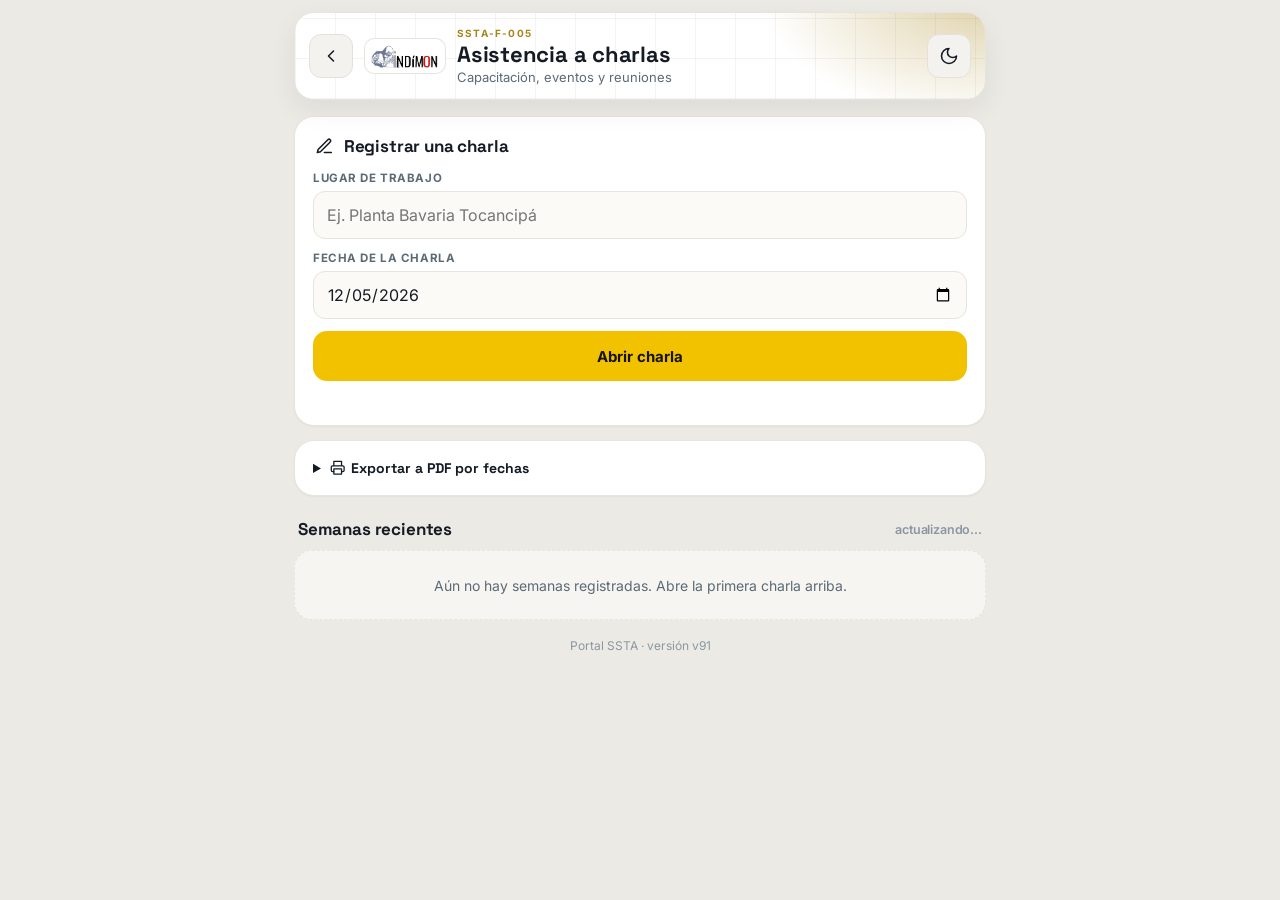
==== asistencia.html @ 8cede5d4 "Add files via upload" ====
<!DOCTYPE html>
<html lang="es">
<head>
<meta charset="UTF-8">
<meta name="viewport" content="width=device-width, initial-scale=1.0">
<title>SSTA-F-005 · Asistencia a charlas</title>
<link rel="stylesheet" href="common.css">
<style>
:root{ --amber:#c9a227; --amber-dark:#8a6408; --ink:#151b24; --line:#dde3e8; --muted:#8a97a3; --ok:#1d7a4c; --warn:#c0392b; --azul:#2f6fbf; }
*{box-sizing:border-box;}
body{margin:0;background:var(--bg,#eef1f4);color:var(--ink);font-family:var(--font-family,-apple-system,sans-serif);padding-bottom:120px;}
.wrap{max-width:680px;margin:0 auto;padding:0 14px;}
.hdr{display:block;background:var(--ink);padding:1.3rem 1.2rem 1.05rem;margin:0 -14px 14px;border-radius:0 0 16px 16px;}
.hdr .eyebrow{font-size:10px;letter-spacing:.12em;text-transform:uppercase;color:#8b97a3;margin-bottom:6px;}
.hdr h1{font-family:var(--font-display);font-size:18px;color:#fff;margin:0 0 2px;}
.hdr p{font-size:11.5px;color:#8b97a3;margin:0;}
.hdr a.back{display:inline-block;margin-bottom:10px;font-size:11.5px;color:#c9a227;text-decoration:none;font-weight:600;}
.card{background:var(--paper,#fff);border:1px solid var(--line);border-radius:12px;padding:14px 15px;margin-bottom:12px;}
.card h2{font-family:var(--font-display);font-size:14.5px;margin:0 0 10px;}
.field{margin-bottom:12px;position:relative;}
.field label{font-size:11px;font-weight:700;color:var(--muted);text-transform:uppercase;display:block;margin-bottom:6px;}
.field input,.field textarea{width:100%;border:1.5px solid var(--line);border-radius:8px;padding:12px 13px;font-size:16px;min-height:46px;background:#fcfbf8;font-family:inherit;}
.field textarea{min-height:70px;resize:vertical;}
.grid2{display:grid;grid-template-columns:1fr 1fr;gap:10px;}
/* iPhone (Safari/Brave): los campos de fecha y hora traen un ancho mínimo propio
   y el texto centrado; se salían de la tarjeta y se montaban sobre el de al lado. */
.grid2{grid-template-columns:minmax(0,1fr) minmax(0,1fr) !important;}
.field input[type=date],.field input[type=time]{-webkit-appearance:none;appearance:none;min-width:0;max-width:100%;width:100%;display:block;text-align:left;}
.field input::-webkit-date-and-time-value{text-align:left;}
.field select{width:100%;border:1.5px solid var(--line);border-radius:8px;padding:12px 13px;font-size:16px;min-height:46px;background:#fcfbf8;font-family:inherit;color:var(--ink);-webkit-appearance:none;appearance:none;
  background-image:linear-gradient(45deg,transparent 50%,#8a97a3 50%),linear-gradient(135deg,#8a97a3 50%,transparent 50%);background-position:calc(100% - 18px) 50%,calc(100% - 12px) 50%;background-size:6px 6px;background-repeat:no-repeat;padding-right:32px;}
.field select + input{margin-top:8px;}
.btn{display:block;width:100%;text-align:center;background:var(--ink);color:#fff;font-weight:700;font-size:14px;border:none;border-radius:10px;padding:14px;margin-top:8px;cursor:pointer;font-family:inherit;}
.btn.amber{background:var(--amber);color:#151b24;}
.btn.ghost{background:#fff;border:1.5px solid var(--line);color:var(--ink);}
.btn:disabled{opacity:.55;}
.chips{display:flex;flex-wrap:wrap;gap:6px;margin-top:7px;}
.chips button{border:1.5px solid var(--line);background:#fff;border-radius:20px;padding:6px 11px;font-size:12.5px;font-weight:600;cursor:pointer;color:var(--ink);}
.chips button.on{border-color:var(--amber);background:#fdf6e3;}
.status-msg{font-size:12.5px;color:var(--muted);text-align:center;margin-top:10px;min-height:16px;}
.empty{background:#fff;border:1px solid var(--line);border-radius:14px;padding:1.6rem;text-align:center;color:var(--muted);font-size:13px;}
.aviso{background:#fdf1ef;border:1px solid #f0c8c1;color:#8a2a1c;border-radius:10px;padding:11px 13px;font-size:12.5px;line-height:1.45;margin-bottom:12px;}
.aviso.info{background:#eef5fd;border-color:#c8dcf3;color:#1d4a7a;}
.screen{display:none;}
.screen.active{display:block;}
.semana-item{display:block;background:#fff;border:1px solid var(--line);border-left:4px solid var(--azul);border-radius:12px;padding:12px 14px;margin-bottom:9px;text-decoration:none;color:inherit;cursor:pointer;}
.semana-item .t{font-family:var(--font-display);font-weight:700;font-size:13.5px;}
.semana-item .m{font-size:11.5px;color:var(--muted);margin-top:3px;line-height:1.4;}
.dia-item{display:flex;gap:12px;align-items:center;background:#fff;border:1px solid var(--line);border-radius:12px;padding:11px 13px;margin-bottom:8px;cursor:pointer;}
.dia-item.hoy{border-color:var(--amber);box-shadow:0 0 0 2px #f4e4b0;}
.dia-item .dn{width:52px;flex-shrink:0;text-align:center;}
.dia-item .dn b{display:block;font-family:var(--font-display);font-size:13px;}
.dia-item .dn span{font-size:11px;color:var(--muted);}
.dia-item .dt{flex:1;min-width:0;}
.dia-item .tema{font-weight:700;font-size:13px;overflow:hidden;text-overflow:ellipsis;}
.dia-item .tema.vacio{color:#aab3ba;font-weight:500;}
.dia-item .meta{font-size:11px;color:var(--muted);margin-top:2px;}
.dia-item .n{font-size:11px;font-weight:700;background:#eef1f4;color:#5c6570;border-radius:20px;padding:3px 9px;flex-shrink:0;}
.guardado{display:flex;align-items:center;gap:10px;border:1px solid var(--line);border-radius:12px;padding:10px 12px;margin-bottom:8px;background:#fff;}
.guardado.quitado{opacity:.45;text-decoration:line-through;}
.guardado .gi{flex:1;min-width:0;}
.guardado .gn{font-weight:700;font-size:13px;line-height:1.3;overflow-wrap:anywhere;}
.guardado .gm{font-size:11px;color:var(--muted);}
.guardado img{height:34px;width:72px;object-fit:contain;flex-shrink:0;}
.guardado .sf{font-size:10.5px;color:var(--ok);font-weight:700;}
.guardado .sf.no{color:var(--warn);}

.as-row{border:1px solid var(--line);border-radius:12px;padding:12px 12px 10px;margin-bottom:12px;background:#fcfbf8;}
.as-row input{width:100%;border:1.5px solid #e3e7ea;border-radius:8px;padding:10px 12px;font-size:15px;margin-bottom:8px;background:#fff;min-height:44px;font-family:inherit;}
.as-row .firma-lbl{font-size:10.5px;font-weight:700;color:var(--muted);text-transform:uppercase;margin:4px 0 6px;display:block;}
.fila-cab{display:flex;align-items:center;justify-content:space-between;gap:10px;margin:-2px 0 10px;}
.fila-cab .fila-n{font-size:11px;font-weight:700;color:var(--muted);text-transform:uppercase;letter-spacing:.05em;}
.btn-quitar{display:inline-flex;align-items:center;gap:5px;flex-shrink:0;border:1.5px solid #f0c8c1;background:#fff;color:var(--warn);font-size:12.5px;font-weight:700;border-radius:20px;padding:6px 12px;min-height:34px;cursor:pointer;font-family:inherit;}
.btn-quitar:active{background:#fdf1ef;}
canvas.mini-pad{width:100%;height:150px;border:1.5px dashed #b9b2a2;border-radius:8px;background:#fff;touch-action:none;cursor:crosshair;display:block;}
.sig-actions{display:flex;justify-content:space-between;align-items:center;margin-top:5px;}
.sig-actions button{font-size:11px;border:1px solid var(--line);background:#fff;border-radius:5px;padding:5px 10px;cursor:pointer;color:var(--muted);}
.sig-status{font-size:11px;color:var(--muted);}
.sig-status.signed{color:var(--ok);font-weight:700;}
.sec-t{font-family:var(--font-display);font-size:13.5px;font-weight:700;margin:16px 2px 8px;display:flex;justify-content:space-between;align-items:center;}
.sec-t span{font-size:11px;color:var(--muted);font-weight:600;}
.version-portal{font-size:10.5px;color:var(--muted);text-align:center;margin:18px 0 0;}
.modal-fondo{position:fixed;inset:0;background:rgba(15,25,35,.5);z-index:9000;display:flex;align-items:flex-end;justify-content:center;}
.modal{background:#fff;border-radius:16px 16px 0 0;width:100%;max-width:680px;max-height:80vh;overflow:auto;padding:16px;}
.modal h3{margin:0 0 10px;font-size:15px;}
.toast.aviso{background:#8a2a1c;}
.toast{position:fixed;left:50%;transform:translateX(-50%);bottom:78px;background:#1d7a4c;color:#fff;font-weight:600;font-size:13px;padding:10px 16px;border-radius:9px;z-index:9500;box-shadow:0 3px 12px rgba(0,0,0,.25);max-width:92%;}

/* ── Hoja SSTA-F-005 para imprimir / PDF (carta horizontal) ── */
.f5{padding:1px 2px 0 1px;font-family:Arial, Helvetica, sans-serif;color:#000;font-size:8.5px;-webkit-print-color-adjust:exact;print-color-adjust:exact;}
.f5 table{width:100%;border-collapse:collapse;table-layout:fixed;}
.f5 td,.f5 th{border:1px solid #000;padding:2px 4px;vertical-align:middle;overflow-wrap:anywhere;}
.f5 tr{break-inside:avoid;page-break-inside:avoid;}
.f5 .cab .logo img{max-height:44px;max-width:100%;display:block;margin:0 auto;}
.f5 .cab .tit{text-align:center;font-weight:700;font-size:11px;}
.f5 .cab .meta td{font-size:7px;padding:1px 3px;border:none;border-bottom:1px solid #000;}
.f5 .cab .meta tr:last-child td{border-bottom:none;}
.f5 .cab .meta td + td{border-left:1px solid #000;}
.f5 .cab td.meta-c{padding:0;}
.f5 .azul{background:#5b8fd3;font-weight:700;text-align:center;}
.f5 .tem td{height:17px;font-size:8.5px;}
.f5 .tem b{font-weight:700;}
.f5 .asis{margin-top:-1px;}
.f5 .asis thead th{font-weight:700;font-size:8px;text-align:center;}
.f5 .asis thead tr.dias th{background:#fff;font-size:8px;padding:1px 2px;}
.f5 .asis td{height:30px;}
.f5 .asis td.n{text-align:center;font-size:7px;}
.f5 .asis td.f{text-align:center;padding:1px;}
.f5 .asis td.f img{max-height:26px;max-width:100%;}
.f5 .asis td.f .no{font-size:7.5px;font-weight:700;color:#8a2a1c;}
.f5 .asis td.f.nd{background:#ececec;color:#777;font-size:8px;}
.f5 .tem .sin{color:#777;font-style:italic;}
.f5 .asis td.f .tx{font-size:6.5px;color:#333;}
.f5 .pie{font-size:6.5px;color:#555;text-align:right;margin-top:3px;}
</style>
<link rel="stylesheet" href="portal-ui.css">
<script src="portal-ui.js"></script>
<link rel="stylesheet" href="ui-extra.css">
<script src="ui-extra.js"></script>
</head>
<body>
<div class="wrap">

<!-- ═══════ INICIO ═══════ -->
<div class="screen active" id="screenInicio">
  <div class="hdr">
    <a class="back" href="index.html">← Volver al portal</a>
    <div class="marca-titulo"><span class="marca" role="img" aria-label="INDIMON"></span><div><div class="eyebrow">SSTA-F-005</div>
    <h1>Asistencia a charlas</h1>
    <p>Capacitación, eventos y reuniones</p></div></div>
  </div>
  <div id="avisoServidor"></div>
  <div class="card">
    <h2>✍️ Registrar una charla</h2>
    <div class="field"><label>Lugar de trabajo</label><input type="text" id="inLugar" autocomplete="off" placeholder="Ej. Planta Bavaria Tocancipá"></div>
    <div class="field"><label>Fecha de la charla</label><input type="date" id="inFecha"></div>
    <button class="btn amber" id="btnAbrirCharla">Abrir charla</button>
    <div class="status-msg" id="inicioStatus"></div>
  </div>
  <details class="card" id="cardRango">
    <summary style="font-family:var(--font-display);font-weight:700;font-size:14px;cursor:pointer;">🖨️ Exportar a PDF por fechas</summary>
    <div style="margin-top:12px;">
      <div class="grid2">
        <div class="field"><label>Desde</label><input type="date" id="rgDesde"></div>
        <div class="field"><label>Hasta</label><input type="date" id="rgHasta"></div>
      </div>
      <div class="field"><label>Lugar de trabajo (vacío = todos)</label><input type="text" id="rgLugar" autocomplete="off" placeholder="Todos los lugares"></div>
      <button class="btn amber" id="btnPdfRango">Exportar</button>
      <div class="status-msg" id="rangoStatus"></div>
    </div>
  </details>
  <div class="sec-t">Semanas recientes <span id="semanasNota"></span></div>
  <div id="semanasList"><div class="status-msg">Cargando…</div></div>
  <div class="version-portal">Portal SSTA · versión v91</div>
</div>

<!-- ═══════ SEMANA ═══════ -->
<div class="screen" id="screenSemana">
  <div class="hdr">
    <a class="back" href="#" id="backSemana">← Semanas</a>
    <div class="eyebrow" id="semLugar">—</div>
    <h1 id="semTitulo">Semana</h1>
    <p id="semSub">—</p>
  </div>
  <div id="semAviso"></div>
  <div id="diasList"></div>
  <button class="btn amber" id="btnPdfSemana">🖨️ Ver / exportar PDF de la semana</button>
  <button class="btn ghost" id="btnRefrescarSemana">↻ Actualizar (ver lo de otros celulares)</button>
</div>

<!-- ═══════ DÍA ═══════ -->
<div class="screen" id="screenDia">
  <div class="hdr">
    <a class="back" href="#" id="backDia">← Semana</a>
    <div class="eyebrow" id="diaLugar">—</div>
    <h1 id="diaTitulo">—</h1>
    <p id="diaSub">SSTA-F-005 · Charla del día</p>
  </div>
  <div class="card">
    <div class="field"><label>Tema de la charla</label><textarea id="inTema" placeholder="Ej. Uso correcto del arnés y línea de vida"></textarea></div>
    <div class="grid2">
      <div class="field"><label>Hora</label><input type="time" id="inHora"></div>
      <div class="field"><label>Duración</label>
        <select id="selDuracion">
          <option value="">Elegir…</option>
          <option>5 min</option><option>10 min</option><option>15 min</option><option>20 min</option><option>30 min</option><option>45 min</option>
          <option>1 hora</option><option>1 hora 30 min</option><option>2 horas</option><option>3 horas</option><option>4 horas</option><option>5 horas</option><option>6 horas</option>
          <option value="otra">Otra…</option>
        </select>
        <input type="text" id="inDuracion" placeholder="Escribe la duración" hidden>
      </div>
    </div>
    <div class="field"><label>Ejecutor (quien da la charla)</label><input type="text" id="inEjecutor" autocomplete="off" placeholder="Nombre (escribe para buscar)"></div>
    <div class="field" id="campoEjecutor2" hidden><label>Segundo ejecutor <button type="button" id="btnQuitarEjecutor2" class="btn-quitar" style="float:right;min-height:26px;padding:2px 10px;font-size:11.5px;margin-top:-4px;">✕ Quitar</button></label>
      <input type="text" id="inEjecutor2" autocomplete="off" placeholder="Nombre (escribe para buscar)"></div>
    <button type="button" class="btn ghost" id="btnEjecutor2" style="font-size:12.5px;padding:10px;margin-top:0;">+ Agregar otro ejecutor</button>
  </div>

  <div class="sec-t">Asistentes <span id="cuentaAsis">0</span></div>
  <div id="guardadosList"></div>
  <div id="nuevosList"></div>
  <button class="btn ghost" id="btnAgregarAsis" style="font-size:13px;">+ Agregar asistente</button>
  <div class="grid2">
    <button class="btn ghost" id="btnTraerAts" style="font-size:12.5px;padding:12px 8px;">🧭 Traer del ATS</button>
    <button class="btn ghost" id="btnCopiarDia" style="font-size:12.5px;padding:12px 8px;">📋 Lista de otro día</button>
  </div>
  <button class="btn amber" id="btnGuardarDia" style="margin-top:16px;">Guardar charla</button>
  <div class="status-msg" id="diaStatus"></div>
</div>

</div>

<script src="config.js"></script>
<script src="common.js"></script>
<script>
OfflineBanner.init();
OutboxBadge.init();
if (typeof Outbox !== 'undefined') Outbox.flush();
if (typeof UpdateManager !== 'undefined') UpdateManager.init();

/* ============================================================
   CONTROL DE ASISTENCIA A CAPACITACIÓN, EVENTOS Y REUNIONES (SSTA-F-005)
   El formato es semanal: una hoja por semana y lugar, con el tema de cada
   día y la firma de cada trabajador en la columna del día que asistió.
   Aquí se diligencia día por día desde el celular (tema + firmas) y la hoja
   semanal se arma sola para imprimir o guardar en PDF.
   ============================================================ */
const URL_ASIS = (PORTAL_CONFIG.BACKENDS.asistencia && PORTAL_CONFIG.BACKENDS.asistencia.url) || '';
const URL_PERSONAL = PORTAL_CONFIG.BACKENDS.personal && PORTAL_CONFIG.BACKENDS.personal.url;
const DIAS = ['lun','mar','mie','jue','vie','sab','dom'];
const NOMBRE_DIA = { lun:'Lunes', mar:'Martes', mie:'Miércoles', jue:'Jueves', vie:'Viernes', sab:'Sábado', dom:'Domingo' };
const $ = (id)=>document.getElementById(id);
const token = ()=>PORTAL_CONFIG.API_TOKEN;

/* ---------- almacenamiento local (nunca debe tumbar la página) ---------- */
const LS = { semanas:'ssta-asis-semanas', lugar:'ssta-asis-lugar', personal:'ssta-asis-personal',
             doc:(c)=>'ssta-asis-doc:'+c, borrador:(c,d)=>'ssta-asis-borrador:'+c+':'+d };
function lsGet(k, def){ try{ const v = localStorage.getItem(k); return v ? JSON.parse(v) : def; }catch(e){ return def; } }
function lsSet(k, v){ try{ localStorage.setItem(k, JSON.stringify(v)); return true; }catch(e){ return false; } }
function lsDel(k){ try{ localStorage.removeItem(k); }catch(e){} }

/* ---------- fechas (siempre texto AAAA-MM-DD, en hora local) ---------- */
function hoyISO(){ const d = new Date(); d.setMinutes(d.getMinutes() - d.getTimezoneOffset()); return d.toISOString().slice(0,10); }
function sumarDias(iso, n){ const p = iso.split('-').map(Number); const d = new Date(Date.UTC(p[0], p[1]-1, p[2]+n)); return d.toISOString().slice(0,10); }
function diaSemana(iso){ const p = iso.split('-').map(Number); return new Date(Date.UTC(p[0], p[1]-1, p[2])).getUTCDay(); }
function lunesDe(iso){ const w = diaSemana(iso); return sumarDias(iso, w === 0 ? -6 : 1 - w); }
function diaDe(iso){ return DIAS[(diaSemana(iso) + 6) % 7]; }
function fechaDelDia(doc, dia){ return sumarDias(doc.semanaDel, DIAS.indexOf(dia)); }
function fechaCorta(iso){ return /^\d{4}-\d{2}-\d{2}$/.test(iso||'') ? iso.slice(8,10)+'/'+iso.slice(5,7)+'/'+iso.slice(0,4) : (iso||''); }
function fechaBonita(iso, conAnio){ const p = iso.split('-').map(Number); return new Date(p[0], p[1]-1, p[2]).toLocaleDateString('es-CO', conAnio ? {day:'numeric', month:'long', year:'numeric'} : {day:'numeric', month:'short'}); }
function normLugar(s){ return String(s||'').trim().toUpperCase().replace(/\s+/g,' '); }
function clavePersona(p){ const c = String((p && p.cedula) || '').replace(/[^0-9A-Za-z]/g,''); return c ? 'C:'+c : 'N:'+String((p && p.nombre) || '').trim().toUpperCase().replace(/\s+/g,' '); }
function nuevoOpId(){ return 'asi-' + Date.now().toString(36) + '-' + Math.random().toString(36).slice(2,8); }
function codigoLocal(semanaDel){ return 'ASI-' + semanaDel.replace(/-/g,'') + '-' + String(Math.floor(Math.random()*900000)+100000); }
function toast(msg, tipo){ const t = document.createElement('div'); t.className = 'toast' + (tipo ? ' ' + tipo : ''); t.textContent = msg; document.body.appendChild(t); setTimeout(()=>t.remove(), tipo ? 6000 : 3500); }

/* ---------- respuestas del servidor ----------
   Si el Apps Script no está publicado para "Cualquier usuario" (o la URL es
   de otra implementación), Google responde con una PÁGINA (inicio de sesión
   o error), no con datos. Antes eso se trataba como "sin señal": la charla
   quedaba en cola para siempre sin que nadie supiera por qué. */
const MSG_PAGINA = 'El servidor de asistencia respondió con una página en vez de datos. Revisa en Apps Script → Implementar → Administrar implementaciones: debe decir "Ejecutar como: yo" y "Acceso: Cualquier usuario", y la URL de config.js debe ser la de esa implementación (termina en /exec).';
async function leerJson(res){
  const texto = await res.text();
  try { return JSON.parse(texto); }
  catch(e){ const err = new Error(MSG_PAGINA + ' (HTTP ' + res.status + ')'); err.pagina = true; throw err; }
}

/* ---------- la misma mezcla que hace el servidor (para mostrar lo pendiente) ---------- */
function mezclarDia(doc, body){
  doc.dias = doc.dias || {};
  const previo = doc.dias[body.dia] || { tema:'', hora:'', duracion:'', ejecutor:'', asistentes:[] };
  const quitar = new Set(body.quitar || []);
  const lista = [], indice = {};
  (previo.asistentes || []).forEach(a=>{ const k = clavePersona(a); if (quitar.has(k)) return; indice[k] = lista.length; lista.push(a); });
  (body.asistentes || []).forEach(a=>{
    if (!String(a.nombre||'').trim()) return;
    const p = { nombre:String(a.nombre).trim(), cedula:String(a.cedula||'').trim(), cargo:String(a.cargo||'').trim(), firma:a.firma || '', pendiente: !!body._pendiente };
    const k = clavePersona(p);
    if (k in indice){ if (!p.firma) p.firma = lista[indice[k]].firma || ''; lista[indice[k]] = p; }
    else { indice[k] = lista.length; lista.push(p); }
  });
  const campo = (k)=> Object.prototype.hasOwnProperty.call(body, k) ? String(body[k]||'').trim() : (previo[k] || '');
  doc.dias[body.dia] = { tema:campo('tema'), hora:campo('hora'), duracion:campo('duracion'), ejecutor:campo('ejecutor'), ejecutorCedula:campo('ejecutorCedula'), asistentes:lista };
  if (body.opId) doc.opIds = (doc.opIds || []).concat([body.opId]);
  return doc;
}
/* Copia para guardar en el equipo sin las imágenes (pesan): se deja una marca. */
function sinImagenes(doc){
  return JSON.parse(JSON.stringify(doc, (k, v)=> (k === 'firma' && typeof v === 'string' && v.indexOf('data:image') === 0) ? '✓' : v));
}
function guardarCache(doc){
  if (!doc || !doc.code) return;
  // Sin servidor (modo solo-equipo) la semana guarda también las firmas: es la única copia.
  if (!URL_ASIS && lsSet(LS.doc(doc.code), doc)) return;
  lsSet(LS.doc(doc.code), sinImagenes(doc));
}
/* Lo que está en la cola sin señal para esta semana se suma a lo que se ve. */
async function aplicarPendientes(doc){
  doc._pendientes = 0;
  if (typeof Outbox === 'undefined' || !URL_ASIS) return doc;
  let items = [];
  try { items = await Outbox.list(); } catch(e){ return doc; }
  items.filter(it=> it.url === URL_ASIS && it.body && it.body.action === 'guardarDia' &&
      (it.body.code === doc.code || (lunesDe(it.body.semanaDel || doc.semanaDel) === doc.semanaDel && normLugar(it.body.lugar) === normLugar(doc.lugar))) &&
      !(doc.opIds || []).includes(it.body.opId))
    .forEach(it=>{ mezclarDia(doc, Object.assign({}, it.body, { _pendiente:true, opId:null })); doc._pendientes++; });
  return doc;
}

/* ---------- navegación ---------- */
function showScreen(id){ document.querySelectorAll('.screen').forEach(s=>s.classList.remove('active')); $(id).classList.add('active'); window.scrollTo(0,0); }
$('backSemana').addEventListener('click', e=>{ e.preventDefault(); cargarSemanas(); showScreen('screenInicio'); });
$('backDia').addEventListener('click', e=>{ e.preventDefault(); if (hayCambiosSinGuardar() && !confirm('Hay asistentes o cambios sin guardar. Quedan guardados como borrador en este equipo. ¿Salir?')) return; mostrarSemana(); });

/* ---------- autocompletar (propio: el <datalist> casi no funciona en iPhone) ---------- */
function autocompletar(inputEl, buscar, onSelect){
  let box = null;
  const cerrar = ()=>{ if (box){ box.remove(); box = null; } };
  function abrir(){
    cerrar();
    const q = inputEl.value.trim().toLowerCase();
    if (!q) return;
    const items = buscar(q).slice(0, 6);
    if (!items.length) return;
    box = document.createElement('div');
    box.className = 'autocomplete-box';
    const r = inputEl.getBoundingClientRect();
    Object.assign(box.style, { position:'absolute', left:(r.left + scrollX)+'px', top:(r.bottom + scrollY + 2)+'px', width:r.width+'px' });
    items.forEach(it=>{
      const d = document.createElement('div');
      d.className = 'autocomplete-item';
      d.innerHTML = '<b>' + esc(it.titulo) + '</b>' + (it.sub ? '<span>' + esc(it.sub) + '</span>' : '');
      d.addEventListener('mousedown', e=>{ e.preventDefault(); onSelect(it); cerrar(); });
      box.appendChild(d);
    });
    document.body.appendChild(box);
  }
  inputEl.addEventListener('input', abrir);
  inputEl.addEventListener('focus', abrir);
  inputEl.addEventListener('blur', ()=>setTimeout(cerrar, 150));
  inputEl.addEventListener('keydown', (e)=>{ if (e.key === 'Escape' || e.key === 'Enter') cerrar(); });
  // Al abrir el teclado el celular desplaza la página: si se cerrara con
  // cada desplazamiento, las sugerencias desaparecerían justo al escribir.
  // Mientras se escribe en el campo, la lista lo sigue.
  window.addEventListener('scroll', ()=>{
    if (!box) return;
    if (document.activeElement !== inputEl) { cerrar(); return; }
    const r = inputEl.getBoundingClientRect();
    box.style.left = (r.left + scrollX) + 'px'; box.style.top = (r.bottom + scrollY + 2) + 'px';
  }, true);
}

/* ---------- base de datos de personal (la misma del anexo) ---------- */
let personal = lsGet(LS.personal, []);
async function cargarPersonal(){
  if (!URL_PERSONAL) return;
  try {
    const res = await fetchWithRetry(URL_PERSONAL + '?action=listPersonal&token=' + encodeURIComponent(token()));
    const data = await res.json();
    if (data.ok && Array.isArray(data.personal)){ personal = data.personal; lsSet(LS.personal, personal); }
  } catch(e){ /* sin señal: se usa la última lista guardada en el equipo */ }
}
const buscarPersona = (q)=> personal.filter(p=> String(p.nombre||'').toLowerCase().includes(q) || String(p.cedula||'').includes(q))
  .map(p=>({ titulo:p.nombre, sub:'CC ' + p.cedula + (p.cargo ? ' · ' + p.cargo : ''), p }));

/* ================= INICIO ================= */
let semanasCache = lsGet(LS.semanas, []);
$('inFecha').value = hoyISO();
$('inLugar').value = lsGet(LS.lugar, '');
autocompletar($('inLugar'), (q)=>{
  const vistos = new Set(), out = [];
  semanasCache.forEach(s=>{ const L = String(s.lugar||''); if (L.toLowerCase().includes(q) && !vistos.has(normLugar(L))){ vistos.add(normLugar(L)); out.push({ titulo:L }); } });
  return out;
}, (it)=>{ $('inLugar').value = it.titulo; });

if (!URL_ASIS) {
  $('avisoServidor').innerHTML = '<div class="aviso info"><b>Modo solo en este equipo.</b> Todavía no está configurado el servidor de asistencia (falta la URL en config.js → BACKENDS.asistencia). Las charlas se guardan en este celular y se pueden imprimir o guardar en PDF, pero no se comparten con otros equipos.</div>';
}

function renderSemanas(){
  const el = $('semanasList');
  if (!semanasCache.length){ el.innerHTML = '<div class="empty">Aún no hay semanas registradas. Abre la primera charla arriba.</div>'; return; }
  el.innerHTML = semanasCache.map(s=>`
    <div class="semana-item" data-code="${esc(s.code)}">
      <div class="t">Semana del ${esc(fechaBonita(s.semanaDel))} al ${esc(fechaBonita(s.semanaAl || sumarDias(s.semanaDel,6), true))}</div>
      <div class="m">📍 ${esc(s.lugar)} · ${Number(s.charlas)||0} charla${Number(s.charlas)===1?'':'s'} · ${Number(s.asistentes)||0} persona${Number(s.asistentes)===1?'':'s'}${s.local ? ' · <b>solo en este equipo</b>' : ''}</div>
      ${s.temas ? `<div class="m">${esc(String(s.temas).slice(0,160))}</div>` : ''}
    </div>`).join('');
  el.querySelectorAll('.semana-item').forEach(x=> x.addEventListener('click', ()=> abrirSemanaPorCodigo(x.dataset.code)));
}
async function cargarSemanas(){
  renderSemanas();
  if (!URL_ASIS){
    // Modo local: el listado sale de lo guardado en el equipo.
    semanasCache = semanasCache.map(s=>{ const d = lsGet(LS.doc(s.code), null); return d ? Object.assign(s, resumenLocal(d)) : s; });
    renderSemanas(); return;
  }
  $('semanasNota').textContent = 'actualizando…';
  try {
    const res = await fetchWithRetry(URL_ASIS + '?list=1&token=' + encodeURIComponent(token()));
    const data = await leerJson(res);
    $('avisoServidor').innerHTML = '';
    if (data.ok && Array.isArray(data.rows)){
      const locales = semanasCache.filter(s=> s.local && !data.rows.some(r=> r.code === s.code || (r.semanaDel === s.semanaDel && normLugar(r.lugar) === normLugar(s.lugar))));
      semanasCache = locales.concat(data.rows);
      lsSet(LS.semanas, semanasCache);
      $('semanasNota').textContent = '';
    } else $('semanasNota').textContent = (data && data.error) ? 'error: ' + data.error : '';
  } catch(e){
    $('semanasNota').textContent = e.pagina ? 'el servidor no respondió con datos' : 'sin conexión (lista guardada)';
    if (e.pagina) $('avisoServidor').innerHTML = '<div class="aviso">⚠️ ' + esc(e.message) + '</div>';
  }
  renderSemanas();
}
function resumenLocal(doc){
  const personas = new Set(); let charlas = 0; const temas = [];
  DIAS.forEach(d=>{ const x = doc.dias && doc.dias[d]; if (!x) return; if (x.tema){ charlas++; temas.push(NOMBRE_DIA[d] + ': ' + x.tema); } (x.asistentes||[]).forEach(a=>personas.add(clavePersona(a))); });
  return { code:doc.code, semanaDel:doc.semanaDel, semanaAl:doc.semanaAl, lugar:doc.lugar, charlas, asistentes:personas.size, temas:temas.join(' | ') };
}
function recordarSemana(doc, local){
  const r = resumenLocal(doc);
  if (local) r.local = true;
  semanasCache = [r].concat(semanasCache.filter(s=> s.code !== doc.code));
  lsSet(LS.semanas, semanasCache);
}

/* ================= ABRIR ================= */
let semana = null;   // la semana abierta
let diaActual = null;

$('btnAbrirCharla').addEventListener('click', async ()=>{
  const lugar = $('inLugar').value.trim(), fecha = $('inFecha').value;
  const st = $('inicioStatus');
  if (!lugar){ st.textContent = 'Escribe el lugar de trabajo.'; $('inLugar').focus(); return; }
  if (!fecha){ st.textContent = 'Elige la fecha.'; return; }
  lsSet(LS.lugar, lugar);
  const btn = $('btnAbrirCharla'); btn.disabled = true; st.textContent = 'Abriendo…';
  try {
    semana = await obtenerSemana(fecha, lugar);
    st.textContent = '';
    abrirDia(diaDe(fecha));
  } finally { btn.disabled = false; }
});

/* La semana de esa fecha y lugar: la del servidor si hay señal; si no, la
   guardada en el equipo, o una nueva con código propio (el servidor la une
   con la de otro celular si ya existía). */
async function obtenerSemana(fecha, lugar){
  const semanaDel = lunesDe(fecha);
  if (URL_ASIS && navigator.onLine){
    try {
      const res = await fetchWithRetry(URL_ASIS, { method:'POST', headers:{'Content-Type':'text/plain;charset=utf-8'},
        body: JSON.stringify({ action:'abrirSemana', fecha, lugar, opId:nuevoOpId(), token:token() }) });
      const data = await leerJson(res);
      if (data.ok && data.semana){
        const doc = await aplicarPendientes(data.semana);
        guardarCache(data.semana); recordarSemana(data.semana, false);
        return doc;
      }
      if (ClavePortal.esErrorDeClave(data)) throw new Error('clave');
    } catch(e){ /* sigue con lo del equipo */ }
  }
  const conocida = semanasCache.find(s=> s.semanaDel === semanaDel && normLugar(s.lugar) === normLugar(lugar));
  const code = conocida ? conocida.code : codigoLocal(semanaDel);
  // Una semana que existe en el servidor pero nunca se abrió en este equipo:
  // sin señal no se sabe qué tiene; se marca para no decir "sin charla".
  const doc = lsGet(LS.doc(code), null) || { code, semanaDel, semanaAl:sumarDias(semanaDel,6), lugar, dias:{}, opIds:[], version:0, local:!conocida, sinDetalle:!!(conocida && !conocida.local) };
  if (!conocida) recordarSemana(doc, true);
  return aplicarPendientes(doc);
}
async function traerSemana(code){
  if (URL_ASIS && navigator.onLine && !/^local/.test(code)){
    try {
      const res = await fetchWithRetry(URL_ASIS + '?code=' + encodeURIComponent(code) + '&token=' + encodeURIComponent(token()));
      const data = await leerJson(res);
      if (data.ok && data.semana){ guardarCache(data.semana); recordarSemana(data.semana, false); return aplicarPendientes(data.semana); }
    } catch(e){}
  }
  const doc = lsGet(LS.doc(code), null);
  if (doc) return aplicarPendientes(doc);
  const s = semanasCache.find(x=> x.code === code);
  if (!s) return null;
  return aplicarPendientes({ code, semanaDel:s.semanaDel, semanaAl:s.semanaAl, lugar:s.lugar, dias:{}, opIds:[], sinDetalle:true });
}
async function abrirSemanaPorCodigo(code){
  $('semanasNota').textContent = 'abriendo…';
  semana = await traerSemana(code);
  $('semanasNota').textContent = '';
  if (!semana){ alert('No se pudo abrir esa semana. Verifique su conexión.'); return; }
  mostrarSemana();
}

/* ================= SEMANA ================= */
function mostrarSemana(){
  const s = semana;
  $('semLugar').textContent = '📍 ' + s.lugar;
  $('semTitulo').textContent = 'Semana del ' + fechaBonita(s.semanaDel) + ' al ' + fechaBonita(s.semanaAl || sumarDias(s.semanaDel,6), true);
  $('semSub').textContent = 'SSTA-F-005 · Control de asistencia';
  const avisos = [];
  if (s._pendientes) avisos.push('<div class="aviso info">⏳ ' + s._pendientes + ' guardado(s) de esta semana están en cola en este equipo. Ya se ven aquí y se envían solos en cuanto el servidor los reciba.</div>');
  if (s.sinDetalle) avisos.push('<div class="aviso">Sin conexión: esta semana no se había abierto en este equipo, así que solo se ve lo registrado aquí. Lo de otros celulares aparece al volver la señal.</div>');
  $('semAviso').innerHTML = avisos.join('');
  const hoy = hoyISO();
  $('diasList').innerHTML = DIAS.map(d=>{
    const f = fechaDelDia(s, d), x = (s.dias && s.dias[d]) || {};
    const n = (x.asistentes || []).length;
    return `<div class="dia-item${f === hoy ? ' hoy' : ''}" data-dia="${d}">
      <div class="dn"><b>${NOMBRE_DIA[d].slice(0,3)}</b><span>${esc(fechaBonita(f))}</span></div>
      <div class="dt"><div class="tema${x.tema ? '' : ' vacio'}">${x.tema ? esc(x.tema) : (s.sinDetalle ? 'Sin datos en este equipo' : 'Sin charla registrada')}</div>
        ${x.tema ? `<div class="meta">${[x.hora, x.duracion, x.ejecutor ? 'Ejecutor: ' + x.ejecutor : ''].filter(Boolean).map(esc).join(' · ')}</div>` : ''}</div>
      <span class="n">${n} 👤</span>
    </div>`;
  }).join('');
  $('diasList').querySelectorAll('.dia-item').forEach(el=> el.addEventListener('click', ()=> abrirDia(el.dataset.dia)));
  showScreen('screenSemana');
}
$('btnRefrescarSemana').addEventListener('click', async ()=>{
  const b = $('btnRefrescarSemana'); b.disabled = true; b.textContent = 'Actualizando…';
  const nueva = await traerSemana(semana.code);
  b.disabled = false; b.textContent = '↻ Actualizar (ver lo de otros celulares)';
  if (nueva) { semana = nueva; mostrarSemana(); toast('✓ Semana actualizada'); }
});

/* ================= DÍA ================= */
const sigMgr = SignaturePad.createManager({ signedLabel:'Firmado', unsignedLabel:'Sin firmar' });
const pads = sigMgr.pads;
sigMgr.bindOrientationChange();
document.addEventListener('click', e=>{
  const c = e.target.closest('button[data-clear]'); if (c){ pads[c.dataset.clear] && pads[c.dataset.clear].clear(); guardarBorradorPronto(); return; }
  const u = e.target.closest('button[data-undo]'); if (u){ pads[u.dataset.undo] && pads[u.dataset.undo].undo(); guardarBorradorPronto(); }
});
let quitarSet = new Set();
let contador = 0;

autocompletar($('inEjecutor'), buscarPersona, (it)=>{ $('inEjecutor').value = it.p.nombre; $('inEjecutor').dataset.cedula = it.p.cedula || ''; guardarBorradorPronto(); });
autocompletar($('inEjecutor2'), buscarPersona, (it)=>{ $('inEjecutor2').value = it.p.nombre; $('inEjecutor2').dataset.cedula = it.p.cedula || ''; guardarBorradorPronto(); });
/* Hasta DOS ejecutores. Se guardan juntos en el mismo campo ("Ana / Carlos"),
   así el servidor, la hoja y el PDF no cambian. */
const SEP_EJEC = ' / ';
function mostrarEjecutor2(si){ $('campoEjecutor2').hidden = !si; $('btnEjecutor2').style.display = si ? 'none' : ''; /* .btn trae display:block, que le gana a [hidden] */ if (!si){ $('inEjecutor2').value = ''; $('inEjecutor2').dataset.cedula = ''; } }
$('btnEjecutor2').addEventListener('click', ()=>{ mostrarEjecutor2(true); $('inEjecutor2').focus(); });
$('btnQuitarEjecutor2').addEventListener('click', ()=>{ mostrarEjecutor2(false); guardarBorradorPronto(); });
function ponerEjecutores(texto, cedulas){
  const n = String(texto || '').split(SEP_EJEC), c = String(cedulas || '').split(SEP_EJEC);
  $('inEjecutor').value = (n[0] || '').trim(); $('inEjecutor').dataset.cedula = (c[0] || '').trim();
  $('inEjecutor2').value = n.slice(1).join(SEP_EJEC).trim(); $('inEjecutor2').dataset.cedula = c.slice(1).join(SEP_EJEC).trim();
  mostrarEjecutor2(!!$('inEjecutor2').value);
}
function ejecutoresTexto(){ return [$('inEjecutor').value.trim(), $('inEjecutor2').value.trim()].filter(Boolean).join(SEP_EJEC); }
function ejecutoresCedula(){
  const c1 = $('inEjecutor').value.trim() ? ($('inEjecutor').dataset.cedula || '') : '';
  if (!$('inEjecutor2').value.trim()) return c1;
  return c1 + SEP_EJEC + ($('inEjecutor2').dataset.cedula || '');
}
/* Duración: lista de 5 min a 6 horas; "Otra…" deja escribirla. El valor que se
   guarda siempre es el del campo de texto (oculto si se eligió de la lista). */
$('selDuracion').addEventListener('change', ()=>{
  const v = $('selDuracion').value;
  if (v === 'otra'){ $('inDuracion').hidden = false; $('inDuracion').value = ''; $('inDuracion').focus(); }
  else { $('inDuracion').hidden = true; $('inDuracion').value = v; }
  guardarBorradorPronto();
});
function marcarChips(){
  const v = $('inDuracion').value.trim();
  const hay = [...$('selDuracion').options].some(o=> o.value === v && v !== 'otra');
  $('selDuracion').value = hay ? v : (v ? 'otra' : '');
  $('inDuracion').hidden = !(v && !hay);
}

function abrirDia(dia){
  diaActual = dia;
  const s = semana, x = (s.dias && s.dias[dia]) || {};
  const f = fechaDelDia(s, dia);
  $('diaLugar').textContent = '📍 ' + s.lugar;
  $('diaTitulo').textContent = NOMBRE_DIA[dia] + ' ' + fechaBonita(f, true);
  $('inTema').value = x.tema || '';
  $('inHora').value = x.hora || (f === hoyISO() && !x.tema ? new Date().toTimeString().slice(0,5) : '');
  $('inDuracion').value = x.duracion || '';
  ponerEjecutores(x.ejecutor || '', x.ejecutorCedula || '');
  marcarChips();
  quitarSet = new Set();
  $('nuevosList').innerHTML = ''; contador = 0;
  Object.keys(pads).forEach(k=>{ if (/^padAs/.test(k)) delete pads[k]; });
  renderGuardados();
  const b = lsGet(LS.borrador(s.code, dia), null);
  if (b){
    if (b.tema != null) $('inTema').value = b.tema;
    if (b.hora != null) $('inHora').value = b.hora;
    if (b.duracion != null) $('inDuracion').value = b.duracion;
    if (b.ejecutor != null) ponerEjecutores(b.ejecutor, '');
    (b.quitar || []).forEach(k=>quitarSet.add(k));
    renderGuardados();
    marcarChips();
  }
  $('diaStatus').textContent = '';
  showScreen('screenDia');
  if (b && b.nuevos && b.nuevos.length){
    b.nuevos.forEach(n=> agregarFila(n));
    $('diaStatus').textContent = 'Se recuperó lo que quedó sin guardar en este equipo.';
  } else agregarFila(); // siempre una fila lista para el siguiente (las vacías no se guardan)
  setTimeout(()=> sigMgr.refreshIn($('screenDia')), 60);
}

function renderGuardados(){
  const x = (semana.dias && semana.dias[diaActual]) || {};
  const lista = x.asistentes || [];
  $('guardadosList').innerHTML = lista.map(a=>{
    const k = clavePersona(a), q = quitarSet.has(k);
    const firma = a.firma && a.firma.indexOf('data:image') === 0 ? `<img src="${a.firma}" alt="firma">`
      : (a.firma ? '<span class="sf">✓ firmó</span>' : '<span class="sf no">sin firma</span>');
    return `<div class="guardado${q ? ' quitado' : ''}" data-k="${esc(k)}">
      <div class="gi"><div class="gn">${esc(a.nombre)}</div><div class="gm">${a.cedula ? 'CC ' + esc(a.cedula) : 'Sin cédula'}${a.pendiente ? ' · ⏳ en cola' : ''}</div></div>
      ${firma}<button type="button" class="btn-quitar">${q ? '↺ Volver' : '✕ Quitar'}</button></div>`;
  }).join('');
  $('guardadosList').querySelectorAll('.guardado button').forEach(b=> b.addEventListener('click', ()=>{
    const k = b.parentElement.dataset.k;
    if (quitarSet.has(k)) quitarSet.delete(k);
    else if (confirm('¿Quitar a esta persona de la charla de este día?')) quitarSet.add(k);
    renderGuardados(); guardarBorradorPronto();
  }));
  actualizarCuenta();
}
function actualizarCuenta(){
  const x = (semana.dias && semana.dias[diaActual]) || {};
  const n = (x.asistentes || []).filter(a=>!quitarSet.has(clavePersona(a))).length + $('nuevosList').querySelectorAll('.as-row').length;
  $('cuentaAsis').textContent = n + ' persona' + (n === 1 ? '' : 's');
}

function renumerarFilas(){ $('nuevosList').querySelectorAll('.as-row .fila-n').forEach((el,i)=>{ el.textContent = 'Asistente nuevo ' + (i+1); }); }
function agregarFila(pre){
  contador++;
  const n = contador;
  const div = document.createElement('div');
  div.className = 'as-row'; div.dataset.n = n;
  div.innerHTML = `
    <div class="fila-cab"><span class="fila-n">Asistente nuevo ${n}</span><button type="button" class="btn-quitar quitar">✕ Quitar</button></div>
    <input type="text" id="asNombre${n}" placeholder="Nombre completo (escribe para buscar)" autocomplete="off" value="${pre ? esc(pre.nombre || '') : ''}">
    <input type="text" id="asCedula${n}" placeholder="N° de identificación" inputmode="numeric" value="${pre ? esc(pre.cedula || '') : ''}">
    <label class="firma-lbl">Firma del trabajador</label>
    <canvas class="mini-pad" id="padAs${n}"></canvas>
    <div class="sig-actions">
      <button type="button" data-clear="padAs${n}">Borrar firma</button>
      <button type="button" data-undo="padAs${n}">Deshacer trazo</button>
      <span class="sig-status" id="status_padAs${n}">Sin firmar</span>
    </div>`;
  $('nuevosList').appendChild(div);
  sigMgr.setup($('padAs' + n));
  if (pre && pre.firma && pre.firma.indexOf('data:image') === 0) setTimeout(()=> pads['padAs' + n] && pads['padAs' + n].setDataUrl(pre.firma), 80);
  div.querySelector('.quitar').addEventListener('click', ()=>{ delete pads['padAs' + n]; div.remove(); renumerarFilas(); actualizarCuenta(); guardarBorradorPronto(); });
  renumerarFilas();
  autocompletar($('asNombre' + n), buscarPersona, (it)=>{ $('asNombre' + n).value = it.p.nombre; $('asCedula' + n).value = it.p.cedula || ''; div.dataset.cargo = it.p.cargo || ''; guardarBorradorPronto(); });
  actualizarCuenta();
  return div;
}
$('btnAgregarAsis').addEventListener('click', ()=>{
  const d = agregarFila();
  setTimeout(()=>{ sigMgr.refreshIn(d); d.querySelector('input').focus(); }, 50);
});

/* Lista de otro día: los días de ESTA semana y, si existe, la semana
   anterior del mismo lugar (el lunes ya hay de dónde copiar). Se traen
   nombre, cédula y cargo; cada persona vuelve a firmar. */
async function opcionesParaCopiar(){
  const ops = [];
  const idx = DIAS.indexOf(diaActual);
  // Primero los días anteriores (el más cercano primero), luego los posteriores.
  const orden = DIAS.map((d,i)=>({ d, i })).filter(x=> x.d !== diaActual)
    .sort((a,b)=> (a.i < idx) !== (b.i < idx) ? (a.i < idx ? -1 : 1) : (a.i < idx ? b.i - a.i : a.i - b.i));
  orden.forEach(({ d })=>{
    const x = semana.dias && semana.dias[d];
    if (x && (x.asistentes || []).length) ops.push({ etq: NOMBRE_DIA[d] + ' ' + fechaBonita(fechaDelDia(semana, d)), x });
  });
  const previa = semanasCache.filter(s=> s.code !== semana.code && s.semanaDel < semana.semanaDel && normLugar(s.lugar) === normLugar(semana.lugar))
    .sort((a,b)=> a.semanaDel < b.semanaDel ? 1 : -1)[0];
  if (previa){
    let doc = null;
    try { doc = await traerSemana(previa.code); } catch (e) {}
    if (doc && doc.dias){
      DIAS.slice().reverse().forEach(d=>{
        const x = doc.dias[d];
        if (x && (x.asistentes || []).length && ops.length < 10) ops.push({ etq: NOMBRE_DIA[d] + ' ' + fechaBonita(fechaDelDia(doc, d)) + ' (semana anterior)', x });
      });
    }
  }
  return ops;
}
$('btnCopiarDia').addEventListener('click', async ()=>{
  const btn = $('btnCopiarDia'), texto = btn.textContent;
  btn.disabled = true; btn.textContent = 'Buscando…';
  let ops = [];
  try { ops = await opcionesParaCopiar(); } finally { btn.disabled = false; btn.textContent = texto; }
  if (!ops.length){ alert('No hay asistentes en otros días de esta semana ni en la semana anterior de este lugar.'); return; }
  const fondo = document.createElement('div');
  fondo.className = 'modal-fondo';
  fondo.innerHTML = '<div class="modal"><h3>¿De qué día traer la lista?</h3><p style="font-size:12px;color:var(--muted);margin-top:0;">Se traen nombre, cédula y cargo. Cada persona debe volver a firmar hoy.</p>' +
    ops.map((o,i)=>`<button type="button" class="btn ghost" data-i="${i}">${esc(o.etq)} · ${o.x.asistentes.length} personas${o.x.tema ? ' · ' + esc(String(o.x.tema).slice(0,40)) : ''}</button>`).join('') +
    '<button type="button" class="btn" data-i="">Cancelar</button></div>';
  document.body.appendChild(fondo);
  fondo.addEventListener('click', e=>{
    const b = e.target.closest('button'); if (!b && e.target !== fondo) return;
    fondo.remove();
    if (!b || b.dataset.i === '' || b.dataset.i === undefined) return;
    const elegido = ops[Number(b.dataset.i)];
    const ya = new Set(((semana.dias[diaActual] || {}).asistentes || []).map(clavePersona));
    [...$('nuevosList').querySelectorAll('.as-row')].forEach(r=>{
      const nom = $('asNombre'+r.dataset.n).value.trim();
      if (nom) ya.add(clavePersona({ nombre:nom, cedula:$('asCedula'+r.dataset.n).value }));
      else { delete pads['padAs'+r.dataset.n]; r.remove(); }   // las filas vacías se reemplazan por la lista
    });
    renumerarFilas();
    let n = 0;
    elegido.x.asistentes.forEach(a=>{
      if (!a || !String(a.nombre || '').trim()) return;
      const k = clavePersona(a); if (ya.has(k)) return; ya.add(k);
      const fila = agregarFila({ nombre:a.nombre, cedula:a.cedula || '' });
      if (fila && a.cargo) fila.dataset.cargo = a.cargo;
      n++;
    });
    if (!$('nuevosList').querySelector('.as-row')) agregarFila();
    setTimeout(()=> sigMgr.refreshIn($('nuevosList')), 50);
    actualizarCuenta(); guardarBorradorPronto();
    toast(n ? '✓ Se agregaron ' + n + ' personas. Cada una debe firmar.' : 'Todas esas personas ya están en este día.');
  });
});

/* Trae a la gente de un ATS abierto (cada uno firma aquí). */
$('btnTraerAts').addEventListener('click', async ()=>{
  const r = await TraerDeAts.elegir();
  if (!r) return;
  const ya = new Set(((semana.dias[diaActual] || {}).asistentes || []).map(clavePersona));
  [...$('nuevosList').querySelectorAll('.as-row')].forEach(row=>{
    const n = row.dataset.n, nom = $('asNombre'+n).value.trim();
    if (nom) ya.add(clavePersona({ nombre:nom, cedula:$('asCedula'+n).value }));
    else { delete pads['padAs'+n]; row.remove(); }
  });
  renumerarFilas();
  let n = 0;
  r.personas.forEach(p=>{ const k = clavePersona(p); if (ya.has(k)) return; ya.add(k); const d = agregarFila(p); d.dataset.cargo = p.cargo || ''; n++; });
  if (!$('nuevosList').querySelector('.as-row')) agregarFila();
  setTimeout(()=> sigMgr.refreshIn($('nuevosList')), 50);
  actualizarCuenta(); guardarBorradorPronto();
  toast(n ? '✓ Se agregaron ' + n + ' personas del ' + r.code + '. Cada una debe firmar.' : 'Todas las personas del ' + r.code + ' ya están en esta charla.');
});

/* ---------- borrador en el equipo: nada se pierde si se cierra la página ---------- */
function leerNuevos(){
  return [...$('nuevosList').querySelectorAll('.as-row')].map(r=>{
    const n = r.dataset.n, p = pads['padAs' + n];
    return { nombre:$('asNombre'+n).value.trim(), cedula:$('asCedula'+n).value.trim(), cargo:r.dataset.cargo || '', firma: p ? p.getDataUrl() : null };
  });
}
function hayCambiosSinGuardar(){
  if (!$('screenDia').classList.contains('active')) return false;
  const x = (semana.dias && semana.dias[diaActual]) || {};
  return leerNuevos().some(a=>a.nombre) || quitarSet.size > 0 || ($('inTema').value.trim() !== (x.tema || '') && $('inTema').value.trim() !== '');
}
function guardarBorrador(){
  if (!semana || !diaActual || !$('screenDia').classList.contains('active')) return;
  const b = { tema:$('inTema').value, hora:$('inHora').value, duracion:$('inDuracion').value, ejecutor:ejecutoresTexto(),
              nuevos:leerNuevos().filter(a=>a.nombre || a.firma), quitar:[...quitarSet], ts:Date.now() };
  if (!lsSet(LS.borrador(semana.code, diaActual), b)) {
    // Sin espacio: se guarda al menos sin las firmas.
    b.nuevos = b.nuevos.map(a=>Object.assign({}, a, { firma:null }));
    lsSet(LS.borrador(semana.code, diaActual), b);
  }
}
let tBorrador = null;
function guardarBorradorPronto(){ clearTimeout(tBorrador); tBorrador = setTimeout(guardarBorrador, 500); }
['input','change','pointerup','touchend'].forEach(ev=> $('screenDia').addEventListener(ev, guardarBorradorPronto, true));
window.addEventListener('pagehide', guardarBorrador);

/* ---------- guardar ---------- */
$('btnGuardarDia').addEventListener('click', async ()=>{
  const st = $('diaStatus');
  const tema = $('inTema').value.trim();
  if (!tema){ st.textContent = 'Escribe el tema de la charla.'; $('inTema').focus(); return; }
  const nuevos = leerNuevos().filter(a=>a.nombre);
  const sinFirma = nuevos.filter(a=>!a.firma).length;
  const x = (semana.dias && semana.dias[diaActual]) || {};
  const quedan = (x.asistentes || []).filter(a=>!quitarSet.has(clavePersona(a))).length + nuevos.length;
  if (!quedan && !confirm('La charla no tiene asistentes. ¿Guardar solo el tema?')) return;
  if (sinFirma && !confirm(sinFirma + ' persona(s) quedaron sin firmar. ¿Guardar de todas formas?')) return;
  const body = { action:'guardarDia', code:semana.code, semanaDel:semana.semanaDel, lugar:semana.lugar, dia:diaActual,
    tema, hora:$('inHora').value, duracion:$('inDuracion').value.trim(), ejecutor:ejecutoresTexto(),
    ejecutorCedula:ejecutoresCedula(), asistentes:nuevos, quitar:[...quitarSet], opId:nuevoOpId(), token:token() };
  const btn = $('btnGuardarDia'); btn.disabled = true; st.textContent = 'Guardando…';

  if (!URL_ASIS){
    mezclarDia(semana, body); semana.updatedAt = new Date().toISOString();
    const ok = lsSet(LS.doc(semana.code), semana);
    btn.disabled = false;
    if (!ok){ st.textContent = 'La memoria del equipo está llena: no se pudo guardar. Exporta el PDF ahora o libera espacio.'; return; }
    recordarSemana(semana, true);
    terminarGuardado('✓ Charla guardada en este equipo'); return;
  }
  let json;
  try {
    const res = await fetchWithRetry(URL_ASIS, { method:'POST', headers:{'Content-Type':'text/plain;charset=utf-8'}, body:JSON.stringify(body) });
    json = await leerJson(res);
  } catch(err){
    // Sin señal o respuesta que no es de datos: la charla NO se pierde, queda
    // en el equipo y se reenvía sola. El aviso dice cuál de las dos pasó.
    try {
      await Outbox.add(URL_ASIS, body);
      mezclarDia(semana, Object.assign({}, body, { _pendiente:true }));
      semana._pendientes = (semana._pendientes || 0) + 1;
      recordarSemana(semana, !!semana.local);
      btn.disabled = false;
      if (err.pagina){
        terminarGuardado('La charla quedó guardada en el equipo, pero el servidor no la recibió.', 'aviso');
        $('semAviso').insertAdjacentHTML('afterbegin', '<div class="aviso">⚠️ ' + esc(err.message) + '</div>');
      } else terminarGuardado('Sin conexión — la charla quedó guardada en el equipo y se envía sola al volver la señal.');
    } catch(e){
      btn.disabled = false;
      st.textContent = 'No se pudo guardar ni en el servidor ni en el equipo (memoria llena o modo privado). No salgas de la página: exporta el PDF o intenta de nuevo con señal.';
    }
    return;
  }
  {
    btn.disabled = false;
    if (!json.ok){
      if (ClavePortal.esErrorDeClave(json)) { st.textContent = 'El servidor no aceptó la clave del portal de este equipo. Escríbela y vuelve a guardar.'; return; }
      st.textContent = json.error || 'No se pudo guardar.'; return;
    }
    if (json.code && json.code !== semana.code){ lsDel(LS.doc(semana.code)); semanasCache = semanasCache.filter(s=>s.code !== semana.code); semana.code = json.code; }
    mezclarDia(semana, body);
    semana.local = false;
    guardarCache(semana); recordarSemana(semana, false);
    terminarGuardado('✓ Charla guardada');
  }
});
function terminarGuardado(msg, tipo){
  if (Jornada.enJornada()) Jornada.marcar('charla', { code: semana.code, pendiente: !!semana._pendientes || tipo === 'aviso' });
  lsDel(LS.borrador(semana.code, diaActual));
  quitarSet = new Set();
  mostrarSemana();
  toast(msg, tipo);
}

/* ================= HOJA SSTA-F-005 (imprimir / PDF) =================
   Igual al formato en papel: encabezado, temario de lunes a domingo (hora,
   duración, ejecutor) y la tabla de asistentes con la firma en la columna
   de cada día. Una persona que vino varios días ocupa UNA fila. */
let logoHoja = null;
try { fetch('logo-indimon.png').then(r=>r.ok ? r.blob() : null).then(b=>{ if (!b) return; const fr = new FileReader(); fr.onload = ()=>{ logoHoja = fr.result; }; fr.readAsDataURL(b); }).catch(()=>{}); } catch(e){}

function personasDeSemana(doc){
  const filas = [], idx = {};
  DIAS.forEach(d=>{
    ((doc.dias && doc.dias[d] && doc.dias[d].asistentes) || []).forEach(a=>{
      const k = clavePersona(a);
      if (!(k in idx)){ idx[k] = filas.length; filas.push({ nombre:a.nombre, cedula:a.cedula, dias:{} }); }
      const f = filas[idx[k]];
      if (!f.cedula && a.cedula) f.cedula = a.cedula;
      f.dias[d] = a.firma || 'SIN';
    });
  });
  return filas;
}
/* Copia de la semana con solo los días dentro del rango (los demás quedan en blanco). */
function recortarSemana(doc, desde, hasta){
  if (!desde && !hasta) return doc;
  const c = Object.assign({}, doc, { dias:{} });
  DIAS.forEach(d=>{ const f = fechaDelDia(doc, d); if ((!desde || f >= desde) && (!hasta || f <= hasta) && doc.dias && doc.dias[d]) c.dias[d] = doc.dias[d]; });
  return c;
}
function htmlHojaF005(doc, nueva){
  const e = esc;
  const personas = personasDeSemana(doc);
  // Solo filas con asistentes (sin renglones en blanco). En un día con charla,
  // quien no está dice "No asistió"; un día sin charla queda sombreado con "—".
  const huboCharla = {};
  DIAS.forEach(d=>{ const x = doc.dias && doc.dias[d]; huboCharla[d] = !!(x && (String(x.tema || '').trim() || (x.asistentes || []).length)); });
  const celdaDia = (p, d)=> p.dias[d] ? '<td class="f">' + celdaFirma(p.dias[d]) + '</td>'
    : (huboCharla[d] ? '<td class="f"><span class="no">No asistió</span></td>' : '<td class="f nd">—</td>');
  const celdaFirma = (v)=> !v ? '' : (v.indexOf && v.indexOf('data:image') === 0 ? '<img src="' + v + '" alt="firma">'
    : (v === 'SIN' ? '<span class="tx">Asistió (sin firma)</span>' : '<span class="tx">✓ Firmó</span>'));
  let h = '<div class="f5"' + (nueva ? ' style="break-before:page;page-break-before:always;"' : '') + '>' +
    '<table class="cab"><colgroup><col style="width:17%"><col><col style="width:22%"></colgroup><tr>' +
    '<td class="logo"><img src="' + (logoHoja || 'logo-indimon.png') + '" alt="INDIMON"></td>' +
    '<td class="tit">CONTROL DE ASISTENCIA A CAPACITACION, EVENTOS Y REUNIONES.</td>' +
    '<td class="meta-c"><table class="meta"><tr><td colspan="2">Página 1 de 1</td></tr><tr><td colspan="2">Versión: 4</td></tr>' +
    '<tr><td colspan="2">Código: SSTA-F-005</td></tr><tr><td>Fecha: 01/04/2013</td><td>Actualización: 26-08-2024</td></tr></table></td>' +
    '</tr></table>' +
    '<table class="tem"><colgroup><col style="width:37%"><col style="width:11.5%"><col style="width:13%"><col></colgroup>' +
    '<tr><td class="azul">Temario</td><td><b>Semana del:</b> ' + e(fechaCorta(doc.semanaDel)) + '</td><td><b>Al:</b> ' + e(fechaCorta(doc.semanaAl || sumarDias(doc.semanaDel,6))) + '</td><td><b>Lugar de trabajo:</b> ' + e(doc.lugar) + '</td></tr>' +
    DIAS.map(d=>{ const x = (doc.dias && doc.dias[d]) || {};
      if (!huboCharla[d]) return '<tr><td><b>' + NOMBRE_DIA[d] + ':</b> <span class="sin">No hubo charla</span></td><td><b>Hora:</b> —</td><td><b>Duración:</b> —</td><td><b>Ejecutor:</b> —</td></tr>';
      return '<tr><td><b>' + NOMBRE_DIA[d] + ':</b> ' + e(x.tema || '') + '</td><td><b>Hora:</b> ' + e(x.hora || '—') + '</td><td><b>Duración:</b> ' + e(x.duracion || '—') + '</td><td><b>Ejecutor:</b> ' + e(x.ejecutor || '—') + '</td></tr>'; }).join('') +
    '</table>' +
    '<table class="asis"><colgroup><col style="width:2.6%"><col style="width:15%"><col style="width:10.8%">' + DIAS.map(()=>'<col>').join('') + '</colgroup>' +
    '<thead><tr><th class="azul" rowspan="2">N°</th><th class="azul" rowspan="2">NOMBRE DEL EMPLEADO</th><th class="azul" rowspan="2">N° IDENTIFICACIÓN</th><th class="azul" colspan="7">DIA DE ASISTENCIA (Firma del trabajador)</th></tr>' +
    '<tr class="dias">' + ['Lunes','Martes','Miercoles','Jueves','Viernes','Sábado','Domingo'].map(x=>'<th>' + x + '</th>').join('') + '</tr></thead><tbody>';
  personas.forEach((p, i)=>{
    h += '<tr><td class="n">' + (i + 1) + '</td><td>' + e(p.nombre) + '</td><td>' + e(p.cedula || '—') + '</td>' + DIAS.map(d=> celdaDia(p, d)).join('') + '</tr>';
  });
  if (!personas.length) h += '<tr><td colspan="10" style="text-align:center;color:#777;">Sin asistentes registrados esta semana.</td></tr>';
  h += '</tbody></table><div class="pie">Semana ' + e(doc.code) + ' · Impreso el ' + e(new Date().toLocaleString('es-CO')) + ' desde el Portal SSTA · INDIMON</div></div>';
  return h;
}
async function imprimirSemana(doc){ return imprimirSemanas([doc]); }
async function imprimirSemanas(docs){
  let cont = $('hojaPermiso');
  if (!cont){ cont = document.createElement('div'); cont.id = 'hojaPermiso'; document.body.appendChild(cont); }
  cont.innerHTML = docs.map((d,i)=> htmlHojaF005(d, i > 0)).join('');
  if (!$('paginaF005')){ const st = document.createElement('style'); st.id = 'paginaF005'; st.textContent = '@media print{@page{size:letter landscape;margin:7mm;}}'; document.head.appendChild(st); }
  document.body.classList.add('hp-lista');
  const imgs = [...cont.querySelectorAll('img')].filter(i=>!i.complete);
  if (imgs.length) await Promise.race([Promise.all(imgs.map(i=>new Promise(r=>{ i.addEventListener('load', r, {once:true}); i.addEventListener('error', r, {once:true}); }))), new Promise(r=>setTimeout(r, 2500))]);
  window.print();
}
window.addEventListener('afterprint', ()=> document.body.classList.remove('hp-lista'));
$('btnPdfSemana').addEventListener('click', async ()=>{
  const b = $('btnPdfSemana'); b.disabled = true; b.textContent = 'Preparando PDF…';
  // Con señal se trae la semana completa del servidor (firmas de todos los celulares).
  const fresca = URL_ASIS ? await traerSemana(semana.code) : semana;
  if (fresca && !fresca.sinDetalle) semana = fresca;
  b.disabled = false; b.textContent = '🖨️ Ver / exportar PDF de la semana';
  const faltan = DIAS.some(d=> ((semana.dias && semana.dias[d] && semana.dias[d].asistentes) || []).some(a=> a.firma === '✓'));
  if (faltan && !confirm('Sin conexión: algunas firmas guardadas en el servidor no están en este equipo y saldrán como "✓ Firmó". ¿Imprimir así?')) return;
  await imprimirSemana(semana);
});

// Cuando sale de la cola una charla guardada sin señal, se refresca lo que se ve.
window.addEventListener('outbox-enviado', async (ev)=>{
  if (!semana || !ev.detail || ev.detail.url !== URL_ASIS) return;
  const nueva = await traerSemana(semana.code);
  if (nueva && !nueva.sinDetalle){ semana = nueva; if ($('screenSemana').classList.contains('active')) mostrarSemana(); }
});

/* ---------- PDF por rango de fechas: una hoja por semana y lugar ---------- */
(function(){
  const hoy = hoyISO();
  $('rgDesde').value = hoy.slice(0,8) + '01';   // desde el 1 del mes
  $('rgHasta').value = hoy;
  autocompletar($('rgLugar'), (q)=>{
    const vistos = new Set(), out = [];
    semanasCache.forEach(s=>{ const L = String(s.lugar||''); if (L.toLowerCase().includes(q) && !vistos.has(normLugar(L))){ vistos.add(normLugar(L)); out.push({ titulo:L }); } });
    return out;
  }, (it)=>{ $('rgLugar').value = it.titulo; });
})();
$('btnPdfRango').addEventListener('click', async ()=>{
  let desde = $('rgDesde').value, hasta = $('rgHasta').value;
  const st = $('rangoStatus');
  if (!desde || !hasta){ st.textContent = 'Elige las dos fechas.'; return; }
  if (desde > hasta) [desde, hasta] = [hasta, desde];
  const lugar = normLugar($('rgLugar').value);
  const semanas = semanasCache.filter(s=> s.semanaDel <= hasta && sumarDias(s.semanaDel, 6) >= desde && (!lugar || normLugar(s.lugar) === lugar))
    .sort((a,b)=> a.semanaDel < b.semanaDel ? -1 : a.semanaDel > b.semanaDel ? 1 : String(a.lugar).localeCompare(String(b.lugar)));
  if (!semanas.length){ st.textContent = 'No hay charlas registradas en ese rango' + (lugar ? ' para ese lugar' : '') + '.'; return; }
  const b = $('btnPdfRango'); b.disabled = true;
  const docs = [], fallas = [];
  for (let i = 0; i < semanas.length; i++){
    b.textContent = 'Preparando… ' + (i+1) + '/' + semanas.length;
    const d = await traerSemana(semanas[i].code);
    if (d && !d.sinDetalle) docs.push(recortarSemana(d, desde, hasta)); else fallas.push(semanas[i].lugar + ' (' + fechaCorta(semanas[i].semanaDel) + ')');
  }
  b.disabled = false; b.textContent = 'Exportar';
  // Solo las semanas que en ese rango sí tienen charlas.
  const conCharlas = docs.filter(d=> DIAS.some(x=> d.dias[x] && (d.dias[x].tema || (d.dias[x].asistentes || []).length)));
  st.textContent = fallas.length ? 'No se pudieron traer: ' + fallas.join(', ') + '. Verifica la conexión.' : '';
  if (!conCharlas.length){ if (!fallas.length) st.textContent = 'En ese rango no hay charlas con tema o asistentes.'; return; }
  const faltan = conCharlas.some(d=> DIAS.some(x=> ((d.dias[x] && d.dias[x].asistentes) || []).some(a=> a.firma === '✓')));
  if (faltan && !confirm('Sin conexión: algunas firmas no están en este equipo y saldrán como "✓ Firmó". ¿Imprimir así?')) return;
  await imprimirSemanas(conCharlas);
});

/* ================= JORNADA (desde el ATS) =================
   Abre la charla de HOY en el sitio del ATS, con el tema "Socialización del
   ATS…", el líder como ejecutor y el personal del ATS listo para firmar. */
async function abrirCharlaDeJornada(){
  const j = Jornada.actual();
  if (!j) return;
  if (j.sitio) $('inLugar').value = j.sitio;
  $('inFecha').value = hoyISO();
  if (!$('inLugar').value.trim()){ $('inicioStatus').textContent = 'Jornada del ' + j.atsCode + ': escribe el lugar de trabajo y toca «Abrir charla».'; $('inLugar').focus(); return; }
  lsSet(LS.lugar, $('inLugar').value.trim());
  semana = await obtenerSemana($('inFecha').value, $('inLugar').value.trim());
  abrirDia(diaDe($('inFecha').value));
  if (!$('inTema').value.trim()) $('inTema').value = 'Socialización del ATS ' + j.atsCode + (j.trabajo ? ': ' + j.trabajo : '');
  if (!$('inEjecutor').value.trim() && j.responsable) $('inEjecutor').value = j.responsable;
  const ya = new Set(((semana.dias[diaActual] || {}).asistentes || []).map(clavePersona));
  [...$('nuevosList').querySelectorAll('.as-row')].forEach(row=>{
    const n = row.dataset.n, nom = $('asNombre'+n).value.trim();
    if (nom) ya.add(clavePersona({ nombre:nom, cedula:$('asCedula'+n).value }));
    else { delete pads['padAs'+n]; row.remove(); }
  });
  let n = 0;
  (j.personas || []).forEach(p=>{ const per = { nombre:p.nombre, cedula:p.cc || p.cedula || '', cargo:p.cargo || '' }; const k = clavePersona(per); if (ya.has(k)) return; ya.add(k); const d = agregarFila(per); d.dataset.cargo = per.cargo; n++; });
  if (!$('nuevosList').querySelector('.as-row')) agregarFila();
  setTimeout(()=> sigMgr.refreshIn($('nuevosList')), 60);
  actualizarCuenta(); guardarBorradorPronto();
  toast(n ? '🗂️ Jornada: ' + n + ' persona(s) del ATS listas para firmar' : '🗂️ Jornada: el personal del ATS ya está en esta charla');
}
window.addEventListener('jornada-ir', (e)=>{ if (e.detail === 'charla') abrirCharlaDeJornada(); });

/* ================= INICIO ================= */
cargarPersonal();
cargarSemanas();
Jornada.barra();
if (Jornada.enJornada() && /[?&]jornada=1\b/.test(location.search)){
  const jj = Jornada.actual();
  history.replaceState(null, '', location.pathname);
  if (jj && !(jj.hechos && jj.hechos.charla)) abrirCharlaDeJornada();
}
</script>
</body>
</html>
---- common.css ----
/* ============================================================
   common.css — Sistema de diseño compartido del Portal SSTA (INDIMON)
   Usado por: index.html, permiso-trabajo-alturas.html,
              permiso-trabajo-caliente.html, dashboard.html
   ------------------------------------------------------------
   Cada página conserva su color de acento propio (identidad del
   tipo de permiso), pero ahora comparte también tipografía,
   contraste de estados y un mismo componente de progreso —
   para que las tres páginas se sientan como un solo producto.
   ============================================================ */

@import url('https://fonts.googleapis.com/css2?family=Space+Grotesk:wght@500;600;700&family=Inter:wght@400;500;600;700&display=swap');

:root{
  --font-family: 'Inter', -apple-system, BlinkMacSystemFont, 'Segoe UI', Roboto, sans-serif;
  --font-display: 'Space Grotesk', var(--font-family);

  --radius-lg: 14px;
  --radius-md: 10px;
  --radius-sm: 7px;

  --shadow-card: 0 3px 10px rgba(15,25,35,.07);
  --shadow-float: 0 -6px 18px rgba(15,25,35,.12);
  --shadow-lift: 0 4px 14px rgba(15,25,35,.14);

  --paper:#ffffff;
  --bg:#eef1f4;
  --ink:#151b24;
  --ink-soft:#5c6a76;
  --line:#dde3e8;
  --line-soft:#eaeef1;
  --ok:#1d7a4c;
  --warn:#c0392b;

  /* Gris para texto secundario y estados apagados. #5c6a76 da 5.56:1 sobre
     blanco; los grises que se venían usando (#aab3ba = 2.13:1, #8a97a3 = 2.98:1)
     no llegaban al mínimo de 4.5:1 y, más allá de la norma, en una tablet a
     pleno sol en planta prácticamente desaparecían. */
  --ink-muted:#5c6a76;

  /* Paleta por tipo de permiso. Antes solo estaban tres aquí y los demás se
     definían a mano dentro de cada página, así que la paleta había dejado de
     estar en un solo sitio. */
  --brand-index:      #F2C200;
  --brand-alturas:    #0f3a5f;
  --brand-caliente:   #c8461a;
  --brand-confinados: #6b4c9a;
  --brand-izajes:     #8a6d1f;
  --brand-electrico:  #1f5f8b;
  --brand-epp:        #1f6f8b;

  /* ── Escala tipográfica ──
     Había 17 tamaños distintos en el portal, y los cuatro más frecuentes eran
     11, 11.5, 12 y 12.5px: diferencias de medio píxel que no se perciben como
     jerarquía, solo como desorden, y un piso demasiado bajo para llenar
     formularios con guantes y a contraluz. Esta escala tiene 6 pasos y sube el
     piso de lectura a 13px; 11px queda reservado para etiquetas de sección. */
  --fs-etiqueta: 11px;   /* SOLO rótulos en mayúsculas de sección */
  --fs-menor:    12.5px; /* metadatos, notas al pie */
  --fs-base:     13.5px; /* texto de lectura: preguntas, ítems, descripciones */
  --fs-campo:    16px;   /* lo que se escribe — evita el zoom automático en iOS */
  --fs-titulo:   15px;
  --fs-display:  18px;

  /* Alto mínimo de cualquier cosa que se toque. Se diligencia con guantes de
     vaqueta, de pie y en movimiento: 44px es el mínimo recomendado y aquí el
     margen de error importa más que en una app de escritorio. */
  --touch:44px;

  --offline-bg: #7a1f14;
}

/* Solo en el lienzo de firma (no en toda la página, que puede bloquear
   la rueda del mouse en algunos navegadores) — evita el rebote/scroll
   accidental mientras se firma. */
canvas.pad, canvas.sigpad, canvas.mini-pad{ overscroll-behavior: contain; touch-action: none; }

h1, .section-title, .gate-top h1, .header h1, .helper-title,
.head .title h1, .card-title, .code, .code-tag {
  font-family: var(--font-display);
  letter-spacing:.01em;
}

/* ── Barra de progreso de scroll (elemento distintivo compartido) ──
   Se activa con ScrollProgress.init(color) en common.js. Muestra cuánto
   del formulario largo lleva recorrido el usuario — información real,
   no decoración, en documentos de 10 secciones diligenciados en celular. */
#scrollProgress{
  position:fixed;
  top:0; left:0;
  height:3px;
  width:0%;
  background:var(--progress-color, var(--brand-alturas));
  z-index:10000;
  transition:width .08s linear;
}

#updateBanner{
  position:sticky;
  top:0;
  z-index:9999;
  background:var(--ink);
  color:#fff;
  font-size:12px;
  font-weight:600;
  text-align:center;
  padding:8px 10px;
  display:flex;
  align-items:center;
  justify-content:center;
  gap:10px;
  flex-wrap:wrap;
}
#updateBanner button{
  background:#fff;
  color:var(--ink);
  border:none;
  border-radius:var(--radius-sm,7px);
  font-size:11.5px;
  font-weight:700;
  padding:5px 12px;
  cursor:pointer;
}
#updateBanner button:hover{background:var(--bg);}

/* ── Modo horizontal para firmar ──
   Al girar el celular, se libera espacio vertical (encabezados/títulos más
   compactos) y el lienzo de firma queda más bajo pero se estira a todo el
   ancho de la pantalla — más cómodo para firmar con el dedo que en vertical. */
@media (orientation: landscape) and (max-height: 500px){
  .hdr, .header{padding:10px 16px !important;}
  .hdr h1, .header h1{font-size:15px !important;}
  .section-title{padding:8px 14px !important;font-size:11px !important;}
  .section-body{padding:14px 16px !important;}
  canvas.pad, canvas.sigpad, canvas.mini-pad{height:150px !important;}
  #scrollProgress{height:2px;}
}

/* En celular, avisa que el recuadro abre la firma a pantalla completa.
   (Antes decía "gira el celular": girar reacomodaba toda la página y había que
   volver a buscar el recuadro. Ver FirmaCompleta en common.js.) */
@media (pointer: coarse) and (max-width: 599px){
  .sig-pad-wrap label::after, .sig-block h5::after{
    content:"💡 toca el recuadro para firmar en pantalla completa";
    display:block;
    font-weight:400;
    text-transform:none;
    color:var(--ink-muted);
    letter-spacing:0;
    font-size:10.5px;
    margin-top:3px;
  }
}
/* Cuadro de sugerencias del autocompletar de personal (reemplaza al datalist
   nativo, que casi no funciona en Safari de iPhone) */
.autocomplete-box{
  background:#fff; border:1.5px solid var(--line,#dde3e8); border-radius:8px;
  box-shadow:0 6px 18px rgba(15,25,35,.18); z-index:10001; max-height:220px; overflow-y:auto;
}
.autocomplete-item{
  padding:9px 12px; cursor:pointer; border-bottom:1px solid var(--line-soft,#eaeef1);
  display:flex; flex-direction:column; gap:1px;
}
.autocomplete-item:last-child{border-bottom:none;}
.autocomplete-item:hover, .autocomplete-item:active{background:var(--bg,#eef1f4);}
.autocomplete-item b{font-size:13px;color:var(--ink,#151b24);}
.autocomplete-item span{font-size:11px;color:var(--ink-muted);}

#offlineBanner{
  display:none;
  position:sticky;
  top:0;
  z-index:9999;
  background:var(--offline-bg);
  color:#fff;
  font-size:12px;
  font-weight:600;
  text-align:center;
  padding:7px 10px;
  letter-spacing:.2px;
}

/* ── Aviso de campos faltantes ──
   La lista dejó de ser texto suelto: cada renglón es un botón que lleva
   directo al campo que falta. En un formulario de 10 secciones llenado en
   celular, leer "Fila 3 de ejecutantes incompleta" y tener que ir a buscarla
   a mano era la parte más incómoda de corregir un permiso. Los renglones ya
   resueltos se tachan solos mientras se llena, sin volver a tocar Guardar. */
.validation-banner .vb-hint{
  margin:0 0 8px;
  font-size:11.5px;
  opacity:.8;
}
.validation-banner .vb-list{
  margin:0;
  padding:0;
  list-style:none;
  display:flex;
  flex-direction:column;
  gap:6px;
  counter-reset:vb;
}
.validation-banner .vb-list li{counter-increment:vb;}
.validation-banner .vb-item{
  display:flex;
  align-items:flex-start;
  gap:8px;
  width:100%;
  text-align:left;
  background:rgba(255,255,255,.75);
  border:1px solid #e0a89f;
  border-radius:var(--radius-sm,7px);
  color:#7a1f14;
  font-family:inherit;
  font-size:12.5px;
  line-height:1.45;
  /* Alto cómodo para el dedo: se toca con guantes, en obra, a pleno sol. */
  padding:10px 12px;
  min-height:40px;
  cursor:pointer;
  transition:.12s;
}
.validation-banner .vb-item::before{
  content:counter(vb);
  flex:0 0 auto;
  min-width:17px;
  height:17px;
  margin-top:1px;
  border-radius:50%;
  background:#c0392b;
  color:#fff;
  font-size:10.5px;
  font-weight:700;
  text-align:center;
  line-height:17px;
}
.validation-banner .vb-item:hover,
.validation-banner .vb-item:active{
  background:#fff;
  border-color:#c0392b;
}
.validation-banner .vb-item.done{
  background:rgba(29,122,76,.08);
  border-color:rgba(29,122,76,.35);
  color:var(--ok,#1d7a4c);
  text-decoration:line-through;
  opacity:.7;
  cursor:default;
}
.validation-banner .vb-item.done::before{
  content:"✓";
  background:var(--ok,#1d7a4c);
  font-size:11px;
}

/* ── Botón flotante: siguiente pregunta sin responder ──
   Va sobre la barra de acciones inferior, sin taparla. En permisos de 60+
   preguntas, evita tener que recorrer el formulario a ojo buscando cuáles
   faltan. Desaparece solo cuando no queda ninguna. */
#pendingNav{
  display:none;
  position:fixed;
  right:14px;
  bottom:76px; /* por encima de .footer-actions */
  z-index:9998;
  align-items:center;
  gap:8px;
  background:var(--ink,#151b24);
  color:#fff;
  border:none;
  border-radius:999px;
  padding:11px 16px 11px 11px;
  font-family:var(--font-family);
  font-size:12.5px;
  font-weight:600;
  cursor:pointer;
  box-shadow:var(--shadow-lift,0 4px 14px rgba(15,25,35,.14));
}
#pendingNav.show{display:flex;}
#pendingNav .pn-count{
  background:#F2C200;
  color:#151b24;
  font-weight:700;
  font-size:12px;
  min-width:22px;
  height:22px;
  line-height:22px;
  border-radius:50%;
  text-align:center;
}
#pendingNav .pn-arrow{opacity:.65;font-size:13px;}
#pendingNav:active{transform:scale(.97);}

/* Resalte breve del ítem al que se acaba de saltar. */
.pn-target{
  animation:pnFlash 1.6s ease-out;
  border-radius:8px;
}
@keyframes pnFlash{
  0%,55%{background:rgba(242,194,0,.28);}
  100%{background:transparent;}
}

/* En horizontal (al firmar) hay poca altura: se compacta. */
@media (orientation: landscape) and (max-height: 500px){
  #pendingNav{bottom:64px;padding:8px 13px 8px 8px;font-size:11.5px;}
}
/* No debe salir en la impresión del permiso. */
@media print{ #pendingNav{display:none !important;} }

/* ════════════════════════════════════════════════════════════════════
   CAPA DE AJUSTES TRANSVERSALES
   --------------------------------------------------------------------
   Estas reglas corrigen desde un solo archivo cosas que estaban repetidas
   dentro del <style> de cada página (contraste, tamaños de texto y alto de
   los botones). Se usa un selector algo más específico (#app …, body …) para
   ganarle a la regla de la página sin recurrir a !important, de modo que
   cada página siga pudiendo sobrescribir algo puntual si de verdad lo
   necesita.

   Cuando haya oportunidad, lo ideal es ir borrando de cada página las reglas
   que aquí ya quedan cubiertas — así el <style> de cada archivo se reduce a
   lo que de verdad es propio de ese permiso.
   ════════════════════════════════════════════════════════════════════ */

/* ── Contraste ──
   Los botones SI/NO/N-A sin responder se veían en #aab3ba (2.13:1): legibles
   en una oficina, casi invisibles en la tablet a pleno sol. Es justo el
   control que más se toca en todo el portal. */
#app .toggle button,
#app .yn-btn{ color:var(--ink-muted); }

/* El estado "No aplica" usaba un fondo gris claro con texto blanco encima
   (2.98:1). Se oscurece el fondo para que el texto blanco se lea. */
#app .toggle button.active-na,
#app .yn-btn.active-na{ background:var(--ink-muted); border-color:var(--ink-muted); color:#fff; }

/* ── Alto mínimo de los controles que se tocan ──
   Espacios confinados tenía estos botones a 36px mientras los otros cuatro
   permisos los tenían a 44px: la misma acción se tocaba distinto según el
   formato. Ahora los cinco quedan igual. */
#app .toggle button,
#app .yn-btn{
  min-width:var(--touch);
  min-height:var(--touch);
}

/* ── Piso de tamaño de texto ──
   Se suben los textos que se leen de verdad (preguntas del checklist,
   etiquetas de campo, botones de acción). Los rótulos de sección en
   mayúsculas se dejan en 11px: ahí lo pequeño sí ayuda a la jerarquía. */
#app .chk,
#app .check-cat h4,
#app .choice-card p{ font-size:var(--fs-base); }

#app .field label{ font-size:var(--fs-menor); }

/* Solo se sube el botón chico del pie de los permisos (venía en 11.5px). No se
   toca "button" en general: la inspección de EPP ya tenía su botón principal en
   14px y esta regla se lo bajaba a 13.5 — la idea era subir lo pequeño, no
   achicar lo que ya estaba bien. */
body .footer-actions .btn{ font-size:var(--fs-base); }

/* Este estado ("Guardando…", "Sin conexión…") llegaba a 10px: es donde el
   portal avisa si algo falló al guardar, o sea justo lo que no se puede
   perder de vista. */
body .footer-actions .status{ font-size:var(--fs-menor); line-height:1.45; }

body .draft-banner{ font-size:var(--fs-menor); }
body .draft-banner button,
body .draft-banner .btn{ font-size:var(--fs-menor); min-height:38px; }

/* Los campos donde se escribe van a 16px: por debajo de eso, Safari en iPhone
   hace zoom automático al enfocar el campo y descuadra el formulario. */
#app input[type="text"], #app input[type="date"], #app input[type="time"],
#app input[type="number"], #app input[type="email"], #app input[type="tel"],
#app textarea, #app select{ font-size:var(--fs-campo); }

/* ════════════════════════════════════════════════════════════════════
   COMPONENTES COMPARTIDOS DE LOS FORMULARIOS DE PERMISO
   --------------------------------------------------------------------
   Estas reglas estaban copiadas TAL CUAL dentro del <style> de los cinco
   permisos. Un ajuste hecho en uno no llegaba a los otros y las páginas se
   iban separando sin que nadie lo notara — el mismo problema que ya habíamos
   tenido con el motor de firmas duplicado.

   Cada permiso conserva su <style> para lo que sí es propio: su color de
   marca, sus secciones particulares y sus bloques @media (que NO se centralizan:
   una regla dentro de un @media movida a global aplicaría siempre, y ese error
   no se ve hasta que alguien gira el celular o imprime).

   Los colores salen de las variables, así que cada página sigue pintando con
   su acento propio sin repetir la estructura.

   NOTA: ".radio-row label" se dejó a propósito dentro de cada página. Tiene la
   misma especificidad que ".field label", y en Espacios Confinados hay filas de
   radio dentro de un .field: al traerla aquí pasaría a ir antes y perdería la
   pelea, cambiando cómo se ven esas etiquetas.
   ════════════════════════════════════════════════════════════════════ */

*{box-sizing:border-box;}
html{-webkit-text-size-adjust:100%;text-size-adjust:100%;}
.wrap{max-width:980px;margin:0 auto;}
.hdr{background:var(--steel);color:#f4f0e6;border-radius:var(--radius-lg, 14px);padding:22px 26px;display:flex;justify-content:space-between;align-items:center;gap:16px;box-shadow:0 6px 18px rgba(0,0,0,.18);position:relative;overflow:hidden;}
.hdr-left{display:flex;align-items:center;gap:14px;position:relative;z-index:1;}
.hdr-logo{width:44px;height:44px;min-width:44px;border-radius:50%;background:var(--ember);display:flex;align-items:center;justify-content:center;font-weight:700;font-size:13px;color:#fff;box-shadow:0 2px 6px rgba(0,0,0,.25);}
.hdr::before{content:"";position:absolute;right:-40px;top:-40px;width:160px;height:160px;border-radius:50%;background:radial-gradient(circle, rgba(200,70,26,.55), transparent 70%);}
.hdr .brand{font-size:12px;letter-spacing:.14em;text-transform:uppercase;color:#e2b79c;margin-bottom:4px;}
.hdr h1{margin:0;font-size:22px;font-weight:700;}
.hdr .meta{font-size:11.5px;color:#c7cdd2;text-align:right;line-height:1.5;}
.hdr .meta b{color:#f4f0e6;}
.status-banner{margin-top:14px;padding:12px 18px;border-radius:8px;font-size:13px;font-weight:700;display:flex;justify-content:space-between;align-items:center;gap:10px;}
.status-banner.open{background:#fff2e5;color:var(--ember-dark);border:1px solid #f0c19c;}
.status-banner.closed{background:#e9f5ec;color:var(--ok);border:1px solid #b9dcc2;}
.status-banner code{background:rgba(0,0,0,.06);padding:2px 8px;border-radius:4px;}
.section{background:var(--paper-panel);border:1px solid var(--line);border-radius:var(--radius-lg, 14px);margin-top:18px;overflow:hidden;}
body.modo-agregar-personal #app .section:not(#execSection), body.modo-agregar-personal #draftBanner, body.modo-agregar-personal #validationBanner, body.modo-agregar-personal .footer-actions{display:none !important;}
body.modo-agregar-personal #footerAddPeople{display:flex !important;}
#footerAddPeople{display:none;position:sticky;bottom:0;margin-top:24px;max-width:980px;margin-left:auto;margin-right:auto; background:var(--steel);border-radius:var(--radius-lg, 14px);padding:14px 20px; justify-content:space-between;align-items:center;gap:12px;flex-wrap:wrap;box-shadow:0 -6px 18px rgba(0,0,0,.18);}
.section-title{background:linear-gradient(90deg, var(--ember), var(--ember-dark));color:#fff;padding:10px 18px;font-size:13px;font-weight:700;letter-spacing:.05em;text-transform:uppercase;display:flex;align-items:center;gap:8px;}
.section-title.locked{background:linear-gradient(90deg, var(--steel-mid), var(--steel));}
.section-body{padding:18px 20px;}
.grid2{display:grid;grid-template-columns:1fr 1fr;gap:14px;}
.grid3{display:grid;grid-template-columns:1fr 1fr 1fr;gap:14px;}
.field input,.field textarea,.field select{width:100%;border:1.5px solid var(--line);border-radius:8px;padding:13px 14px;font-size:16px;min-height:48px;background:#fcfbf8;color:var(--ink);}
.field input.field-invalid,.field textarea.field-invalid,.field select.field-invalid{border-color:#c0392b;border-width:2px;background:#fdecea;}
.field.field-invalid{box-shadow:inset 3px 0 0 #c0392b;padding-left:8px;}
.section-body.field-invalid{box-shadow:inset 0 0 0 2px #c0392b;border-radius:0 0 var(--radius-lg,14px) var(--radius-lg,14px);}
.field input:disabled,.field textarea:disabled,.field select:disabled{background:#f0ede4;color:#7a7466;}
.radio-row{display:flex;gap:18px;align-items:center;margin-top:4px;flex-wrap:wrap;}
.check-cat{margin-bottom:16px;}
.check-cat h4{margin:0 0 8px;font-size:12.5px;font-weight:700;color:var(--steel);border-bottom:2px solid var(--line);padding-bottom:6px;text-transform:uppercase;}
.check-item{display:flex;align-items:flex-start;gap:12px;padding:9px 4px;border-bottom:1px dashed var(--line);}
.check-item:last-child{border-bottom:none;}
.check-item p{margin:0;font-size:14.5px;line-height:1.5;flex:1;padding-top:2px;}
.toggle{display:flex;gap:4px;flex-shrink:0;}
.toggle button:disabled{opacity:.8;cursor:default;}
.progress-pill{font-size:11px;font-weight:700;color:#fff;background:var(--steel-mid);padding:4px 10px;border-radius:20px;}
.sig-block{border:1px solid var(--line);border-radius:8px;padding:14px;background:#fcfbf8;}
.sig-block h5{margin:0 0 8px;font-size:12px;text-transform:uppercase;color:var(--steel);}
.sig-fields{display:grid;grid-template-columns:1fr 1fr;gap:10px;margin-bottom:10px;}
.sig-fields input{width:100%;border:1.5px solid var(--line);border-radius:7px;padding:11px 12px;font-size:15px;min-height:44px;}
canvas.pad{width:100%;height:220px;border:1.5px dashed #b9b2a2;border-radius:8px;background:#fff;touch-action:none;cursor:crosshair;}
canvas.pad.locked{cursor:default;}
.remove-exec-btn{background:none;border:1.5px solid var(--warn);color:var(--warn);font-size:11px;font-weight:700;border-radius:20px;padding:4px 12px;cursor:pointer;white-space:nowrap;}
.remove-exec-btn:disabled{opacity:.4;cursor:default;}
.sig-status.done{color:var(--ok);font-weight:700;}
.exec-cards{margin-top:10px;}
.exec-card{border:1px solid var(--line);border-radius:10px;padding:14px;margin-bottom:14px;background:#fcfbf8;box-shadow:0 1px 3px rgba(0,0,0,.04);position:relative;}
.exec-card-top{display:flex;justify-content:space-between;align-items:center;margin-bottom:10px;}
.exec-card-top .exec-num{font-size:12.5px;font-weight:700;color:var(--muted);background:var(--bg);border-radius:20px;padding:2px 10px;}
.exec-fields{display:grid;grid-template-columns:repeat(auto-fit,minmax(150px,1fr));gap:10px;margin-bottom:10px;}
.exec-fields input[type=text]{width:100%;border:1.5px solid var(--line);border-radius:7px;padding:10px 10px;font-size:14.5px;min-height:42px;}
.exec-card .sig-pad-wrap label{font-size:11px;color:var(--muted);font-weight:700;text-transform:uppercase;letter-spacing:.04em;display:block;margin-bottom:6px;}
.exec-card canvas.mini-pad{width:100%;height:220px;border:1.5px dashed #b9b2a2;border-radius:8px;background:#fff;touch-action:none;cursor:crosshair;display:block;}
.add-row-btn{margin-top:10px;background:var(--steel);color:#fff;border:none;padding:9px 16px;border-radius:6px;font-size:12.5px;font-weight:700;cursor:pointer;}
.close-q{display:flex;justify-content:space-between;align-items:center;padding:8px 0;border-bottom:1px dashed var(--line);}
.close-q p{margin:0;font-size:14.5px;line-height:1.5;flex:1;}
.footer-actions .status{color:#e2b79c;font-size:11px;font-weight:600;line-height:1.3;}
.btn-main{background:var(--ember);color:#fff;border:none;padding:9px 18px;border-radius:var(--radius-sm, 7px);font-size:12.5px;font-weight:700;cursor:pointer;}
.btn-main:hover{background:var(--ember-dark);}
#landing{max-width:640px;margin:60px auto;text-align:center;}
#landing h2{font-size:19px;margin-bottom:6px;}
#landing p{color:var(--muted);font-size:13.5px;margin-bottom:26px;}
#app{display:none;}
.hidden{display:none !important;}
.draft-banner button{font-size:11px;padding:6px 10px;border-radius:6px;border:1px solid #a9c9ef;background:#fff;cursor:pointer;color:#1a4a7a;font-weight:600;}

/* ── Fichas de selección múltiple ──
   Para campos donde antes tocaba escribir a mano lo mismo de siempre. Alto
   táctil completo: se usan con guantes. */
.sm-fichas{display:flex;flex-wrap:wrap;gap:7px;margin-bottom:9px;}
.sm-ficha{
  min-height:var(--touch);
  padding:9px 14px;
  border:1.5px solid var(--line);
  background:var(--paper);
  color:var(--ink-muted);
  border-radius:22px;
  font-family:inherit;
  font-size:var(--fs-menor);
  font-weight:600;
  cursor:pointer;
  transition:.12s;
}
.sm-ficha.on{
  background:var(--ink);
  border-color:var(--ink);
  color:#fff;
}
.sm-ficha:active{transform:scale(.97);}
.sm-libre{
  width:100%;
  box-sizing:border-box;
  border:1.5px solid var(--line);
  border-radius:var(--radius-sm,7px);
  padding:11px 12px;
  font-size:var(--fs-campo);
  font-family:inherit;
  background:var(--paper);
  color:var(--ink);
}

/* Banner de alerta cuando lo guardado NO coincide con lo enviado.
   Tiene que verse distinto de "guardado ✓": es justo el caso en que el portal
   venía diciendo que todo estaba bien mientras se perdían firmas y lecturas. */
.status-banner.warn{
  background:#fdecea !important;
  border:2px solid var(--warn,#c0392b) !important;
  color:#7a1f14 !important;
}
.status-banner.warn *{color:#7a1f14 !important;}

/* Columna de unidades del formato de brigadistas (SSTA-F-147). El de EPP no
   la tiene: ahí solo importa el estado, no cuántos hay. */
.epp-item .epp-unidades{
  width:64px;flex:0 0 auto;text-align:center;
  border:1.5px solid var(--line);border-radius:var(--radius-sm,7px);
  padding:9px 6px;font-size:var(--fs-campo,16px);font-family:inherit;
  min-height:var(--touch,44px);background:var(--paper);color:var(--ink);
}
.epp-item .epp-esperado{
  display:block;font-size:var(--fs-etiqueta,11px);color:var(--ink-muted,#5c6a76);
  font-weight:400;margin-top:2px;
}

/* ════════════════════════════════════════════════════════════════════
   IMPRESIÓN COMPACTA DE LOS PERMISOS
   --------------------------------------------------------------------
   Un permiso salía en demasiadas hojas por tres motivos:

   1. Cada lienzo de firma mide 220px en pantalla y hay hasta diez por
      permiso. En papel una firma se lee perfectamente en un tercio de
      eso.
   2. `break-inside:avoid` sobre secciones enteras: una sección larga que
      no cabe en lo que queda de hoja se empuja COMPLETA a la siguiente,
      dejando media hoja en blanco. Ahora solo se protegen los bloques
      pequeños (una tarjeta de ejecutante, un bloque de firma), que es
      donde partir de verdad estorba.
   3. Espaciados y tipografía pensados para tocar con el dedo, no para
      leer en papel.

   Va en common.css para que los cinco permisos impriman igual.
   ════════════════════════════════════════════════════════════════════ */
@media print{
  /* Nada de la interfaz: solo el documento. */
  #pendingNav, #scrollProgress, #offlineBanner, #updateBanner,
  .autocomplete-box, .sig-actions, .add-row-btn, .footer-actions,
  .validation-banner, .draft-banner, .tabs, .searchbar,
  .remove-worker, .remove-x, .copy-code-btn{ display:none !important; }

  /* La sugerencia de girar el celular para firmar no tiene sentido en papel. */
  .sig-pad-wrap label::after, .sig-block h5::after{ content:none !important; }

  /* Firmas: legibles, pero sin ocupar un tercio de hoja cada una. */
  canvas.pad, canvas.sigpad, canvas.mini-pad{
    height:72px !important;
    border:1px solid #999 !important;
    background:#fff !important;
    page-break-inside:avoid;
  }

  /* Solo se protegen bloques pequeños de partirse. Las secciones SÍ pueden
     partir: forzarlas enteras era lo que dejaba hojas a medias. */
  .section{ break-inside:auto !important; page-break-inside:auto !important;
            margin-top:8px !important; box-shadow:none !important; }
  .exec-card, .sig-block, .sig-pad-wrap, .close-q, .check-item{
    break-inside:avoid; page-break-inside:avoid;
  }

  /* Espaciado de papel, no de dedo. */
  .section-body{ padding:8px 10px !important; }
  .section-title{ padding:5px 10px !important; font-size:10.5px !important; }
  .check-item{ padding:3px 2px !important; gap:8px !important; }
  .chk, .check-item p{ font-size:10.5px !important; line-height:1.3 !important; }
  .field{ margin-bottom:6px !important; }
  .field label{ font-size:9px !important; margin-bottom:2px !important; }
  .field input, .field textarea, .field select{
    font-size:10.5px !important; padding:4px 6px !important; min-height:0 !important;
  }
  .exec-card{ padding:8px !important; margin-bottom:8px !important; }

  /* Los ejecutantes en dos columnas: es lo que más hojas ahorra en permisos
     con cuadrillas grandes. */
  .exec-cards{
    display:grid !important;
    grid-template-columns:1fr 1fr !important;
    gap:8px !important;
  }

  /* Las listas de verificación también. */
  .check-cat, .checklist{ break-inside:auto; }

  @page{ margin:10mm 8mm; }
  body{ font-size:10.5px; }
}

/* ── Código QR del permiso ──
   Se muestra al guardar y va en la impresión, para pegar la hoja en el sitio
   de trabajo: quien vaya a cerrar el permiso lo escanea en vez de teclear
   "PTC-20260914-259129" sin equivocarse. */
.qr-permiso{
  display:none;
  margin-top:14px;
  padding:14px;
  background:var(--paper);
  border:1px solid var(--line);
  border-radius:var(--radius-md,10px);
  text-align:center;
}
.qr-permiso.show{display:block;}
.qr-permiso img{width:180px;height:180px;image-rendering:pixelated;}
.qr-permiso .qr-pie{margin-top:6px;line-height:1.4;}
.qr-permiso .qr-pie b{
  display:block;font-family:var(--font-display);font-size:var(--fs-titulo,15px);
  letter-spacing:.02em;color:var(--ink);
}
.qr-permiso .qr-pie span{font-size:var(--fs-menor,12.5px);color:var(--ink-muted,#5c6a76);}

@media print{
  /* En papel va arriba a la derecha y más pequeño: es para escanear, no para mirar. */
  .qr-permiso{
    display:block !important;
    border:1px solid #999;padding:6px;margin:0 0 8px auto;
    width:132px;page-break-inside:avoid;
  }
  .qr-permiso img{width:108px;height:108px;}
  .qr-permiso .qr-pie b{font-size:9.5px;}
  .qr-permiso .qr-pie span{display:none;}
}

/* ── Historial del permiso (bitácora) ──
   La bitácora guarda cada intento de escritura, incluidos los rechazados. Era
   información valiosa que solo se podía ver entrando a la hoja de cálculo;
   ahora se consulta desde el propio permiso. */
.historial-permiso{
  display:none;
  margin-top:12px;
  border:1px solid var(--line);
  border-radius:var(--radius-md,10px);
  background:var(--paper);
  overflow:hidden;
}
.historial-permiso.show{display:block;}
.historial-permiso .hp-titulo{
  background:var(--ink);color:#fff;
  padding:9px 14px;font-size:var(--fs-etiqueta,11px);
  font-weight:700;text-transform:uppercase;letter-spacing:.05em;
}
.historial-permiso .hp-cuerpo{padding:10px 14px;}
.hp-evento{
  display:flex;gap:10px;align-items:flex-start;
  padding:9px 0;border-bottom:1px solid var(--line-soft);
}
.hp-evento:last-child{border-bottom:none;}
.hp-evento .hp-marca{
  flex:0 0 auto;min-width:80px;
  font-size:var(--fs-etiqueta,11px);font-weight:700;
  text-transform:uppercase;letter-spacing:.03em;
  padding:3px 8px;border-radius:20px;text-align:center;
}
.hp-marca.aplicado{background:rgba(29,122,76,.12);color:var(--ok,#1d7a4c);}
.hp-marca.rechazado{background:rgba(192,57,43,.12);color:var(--warn,#c0392b);}
.hp-marca.duplicado{background:rgba(138,151,163,.18);color:var(--ink-muted,#5c6a76);}
.hp-evento .hp-txt{flex:1;min-width:0;font-size:var(--fs-menor,12.5px);line-height:1.5;}
.hp-evento .hp-txt b{color:var(--ink);}
.hp-evento .hp-cuando{display:block;color:var(--ink-muted,#5c6a76);font-size:var(--fs-etiqueta,11px);margin-top:2px;}
.hp-vacio{font-size:var(--fs-menor,12.5px);color:var(--ink-muted,#5c6a76);padding:6px 0;}
@media print{ .historial-permiso{display:none !important;} }

/* ── Aviso de que la base de personal no cargó ──
   Antes este fallo era invisible: el autocompletar dejaba de sugerir y el
   usuario no tenía forma de saber si era falta de señal, token cambiado o
   la hoja vacía. Ahora aparece esta ficha tocable, que explica el motivo y
   reintenta. No bloquea el formulario: el permiso se puede llenar a mano. */
.aviso-personal{
  display:flex;align-items:center;gap:8px;flex-wrap:wrap;
  background:#fff4e5;color:#7a3e00;border-bottom:1px solid #f0c98d;
  font-family:var(--font-family,inherit);font-size:12.5px;font-weight:600;line-height:1.35;
  padding:6px 12px;
}
.aviso-personal .txt{flex:1 1 200px;}
.aviso-personal button{background:none;border:1px solid #e0b270;color:#7a3e00;border-radius:8px;font:inherit;font-size:12px;
  min-height:32px;padding:0 10px;cursor:pointer;}
.aviso-personal .cerrar{border:none;font-size:15px;min-width:32px;}
@media print{ .aviso-personal{display:none !important;} }


/* ── Firma a pantalla completa (celulares) — ver FirmaCompleta en common.js ── */
/* Pista dentro del recuadro vacío: en celular, tocarlo abre la firma grande. */
@media (pointer: coarse) and (max-width: 599px), (pointer: coarse) and (max-height: 599px){
  canvas.pad:not(.con-firma):not(.locked), canvas.mini-pad:not(.con-firma):not(.locked){
    background-image:url("data:image/svg+xml,%3Csvg xmlns='http://www.w3.org/2000/svg' width='240' height='28'%3E%3Ctext x='120' y='19' font-family='sans-serif' font-size='14' font-weight='600' fill='%238a97a3' text-anchor='middle'%3ETOCA AQU%C3%8D PARA FIRMAR%3C/text%3E%3C/svg%3E");
    background-repeat:no-repeat;
    background-position:center;
  }
}
html.fc-abierta, html.fc-abierta body{overflow:hidden;}
.firma-completa{
  display:none;position:fixed;inset:0;z-index:10050;background:var(--paper,#fff);
  flex-direction:column;font-family:var(--font-family,inherit);
}
.firma-completa.abierta{display:flex;}
.fc-cab{
  display:flex;align-items:center;justify-content:space-between;gap:10px;flex-wrap:wrap;
  padding:calc(10px + env(safe-area-inset-top)) 16px 10px;border-bottom:1px solid var(--line,#dde3e8);
}
.fc-etq{display:block;font-size:11px;font-weight:700;letter-spacing:.06em;text-transform:uppercase;color:var(--ink-muted,#5c6a76);}
.fc-quien b{display:block;font-size:16px;color:var(--ink,#151b24);min-height:1.2em;}
.fc-giro{font-size:12px;color:var(--ink-muted,#5c6a76);}
.fc-aviso{display:none;margin:8px 16px 0;padding:8px 12px;border-radius:8px;background:#fff4d6;color:#6b4a00;font-size:12.5px;line-height:1.4;}
.fc-area{flex:1;min-height:0;position:relative;padding:10px 16px;}
canvas.pad-completa{
  display:block;width:100%;height:100%;border:1.5px dashed #b8c2cc;border-radius:12px;
  background:#fcfcfd;touch-action:none;overscroll-behavior:contain;
}
/* Línea guía de firma, como en el papel */
.fc-linea{position:absolute;left:44px;right:44px;bottom:32%;border-bottom:1.5px solid #cfd6dc;pointer-events:none;}
.fc-pie{
  display:flex;gap:8px;padding:10px 16px calc(10px + env(safe-area-inset-bottom));
  border-top:1px solid var(--line,#dde3e8);
}
.fc-pie button{
  flex:1;min-height:var(--touch,44px);border:1.5px solid var(--line,#dde3e8);background:#fff;
  border-radius:10px;font-weight:700;font-size:14px;font-family:inherit;color:var(--ink,#151b24);cursor:pointer;
}
.fc-pie .fc-listo{flex:1.5;background:var(--ok,#1d7a4c);border-color:var(--ok,#1d7a4c);color:#fff;}
/* Horizontal: todo más compacto para dejarle el alto al lienzo */
@media (orientation: landscape) and (max-height: 500px){
  .fc-cab{padding:6px 16px;}
  .fc-giro{display:none;}
  .fc-quien b{font-size:14px;}
  .fc-area{padding:6px 16px;}
  .fc-pie{padding:6px 16px calc(6px + env(safe-area-inset-bottom));}
  .fc-pie button{min-height:40px;}
}


/* ════════════════════════════════════════════════════════════════════
   HOJA COMPACTA DE LOS PERMISOS (impresión / PDF)
   La arma permiso-core.js al imprimir: tablas como las del ATS, en carta
   horizontal. En pantalla no se ve; al imprimir se ve SOLO ella.
   ════════════════════════════════════════════════════════════════════ */
#hojaPermiso{display:none;}
@media print{
  body.hp-lista > *:not(#hojaPermiso){display:none !important;}
  body.hp-lista{padding:0 !important;margin:0 !important;background:#fff !important;}
  body.hp-lista #hojaPermiso{display:block !important;}
}
.hp{font-family:Arial, Helvetica, sans-serif;font-size:8px;line-height:1.25;color:#000;-webkit-print-color-adjust:exact;print-color-adjust:exact;}
.hp table{width:100%;border-collapse:collapse;table-layout:fixed;margin-top:-1px;}
.hp td,.hp th{border:1px solid #000;padding:2px 4px;vertical-align:top;word-wrap:break-word;overflow-wrap:anywhere;}
.hp tr{break-inside:avoid;page-break-inside:avoid;}
.hp th{background:#d9d9d9;font-weight:700;text-align:left;text-transform:uppercase;font-size:7.5px;}
.hp .l{background:#e8e8e8;font-weight:700;font-size:7.5px;}
.hp .a{text-align:center;font-weight:700;vertical-align:middle;}
.hp .sub{background:#f0f0f0;font-weight:700;}
.hp .nota{font-size:7.5px;color:#222;}
.hp .hp-sec{margin-top:4px;}
.hp .hp-st{background:#bfbfbf;font-weight:700;text-transform:uppercase;font-size:8.5px;}
.hp-cab td{vertical-align:middle;}
.hp-cab .hp-logo img{max-width:100%;max-height:42px;display:block;margin:0 auto;}
.hp-cab .hp-tit{font-size:12px;font-weight:700;text-align:center;}
.hp-cab .hp-tit div{font-size:8.5px;font-weight:400;margin-top:3px;}
.hp-cab .hp-meta{font-size:8px;}
.hp-cab .hp-meta span{font-size:7px;color:#444;}
.hp-cab .hp-qr{text-align:center;padding:3px 2px;}
.hp-cab .hp-qr img{width:78px;height:78px;max-width:100%;display:block;margin:0 auto;image-rendering:pixelated;}
.hp-cab .hp-qr div{font-size:6.5px;}
.hp-firmas td{height:58px;}
.hp-firmas .rol{font-weight:700;font-size:7.5px;text-transform:uppercase;}
.hp-firmas .img{height:34px;display:flex;align-items:center;justify-content:center;}
.hp-firmas .img img,.hp-ejec .firma img{max-height:34px;max-width:100%;}
.hp-firmas .nom{border-top:1px solid #777;font-size:7.5px;padding-top:1px;}
.hp-ejec td{height:30px;vertical-align:middle;}
.hp-ejec .firma{text-align:center;padding:1px;}
.hp-ejec .firma img{max-height:26px;}
.hp .hp-tabla th,.hp .hp-tabla td{font-size:7.5px;}
.hp-pie{margin-top:4px;font-size:6.5px;color:#555;text-align:right;}


/* ── Clave del portal (ver ClavePortal en common.js) ── */
.clave-fondo{position:fixed;inset:0;background:rgba(15,25,35,.55);z-index:10000;display:flex;align-items:center;justify-content:center;padding:16px;}
.clave-caja{background:#fff;border-radius:14px;max-width:420px;width:100%;padding:20px 18px;box-shadow:0 12px 40px rgba(0,0,0,.3);font-family:inherit;}
.clave-caja h3{margin:0 0 8px;font-size:18px;color:#151b24;}
.clave-caja p{margin:0 0 12px;font-size:14px;line-height:1.5;color:#3d4a56;}
.clave-caja input[type=password],.clave-caja input[type=text]{width:100%;box-sizing:border-box;min-height:46px;border:1.5px solid #c9d1d9;border-radius:10px;padding:10px 12px;font-size:16px;font-family:inherit;}
.clave-ver{display:flex;align-items:center;gap:6px;font-size:13px;color:#5c6a76;margin:8px 0 14px;}
.clave-acc{display:flex;gap:8px;flex-wrap:wrap;}
.clave-acc button{min-height:44px;flex:1;}
.clave-quitar{margin-top:12px;background:none;border:none;color:#a02d20;font-size:12.5px;text-decoration:underline;cursor:pointer;padding:4px 0;}
@media print{ .clave-fondo{display:none !important;} }
.clave-acc #claveGuardar{background:#151b24;color:#fff;border:none;border-radius:10px;font-weight:700;font-size:14px;font-family:inherit;cursor:pointer;}
.clave-acc #claveCancelar{background:#fff;color:#151b24;border:1.5px solid #c9d1d9;border-radius:10px;font-weight:700;font-size:14px;font-family:inherit;cursor:pointer;}


/* ════════════════════════════════════════════════════════════════════
   MARCA COMÚN — el mismo logo de INDIMON en todas las pantallas.
   Antes cada una tenía el suyo: ⛑ en el inicio, "IN" en los permisos,
   nada en el ATS y un emoji en el tablero.
   ════════════════════════════════════════════════════════════════════ */
.marca{display:inline-block;flex:0 0 auto;width:84px;height:36px;border-radius:9px;
  background:#fff url('logo-indimon-compacto.png') center/84% auto no-repeat;box-shadow:0 2px 6px rgba(0,0,0,.25);vertical-align:middle;}
.marca-grande{width:100px;height:42px;border-radius:11px;}
.marca-titulo{display:flex;align-items:center;gap:12px;min-width:0;}
/* Los permisos traen <div class="hdr-logo">IN</div>: se convierte en el logo
   sin tocar el HTML de cada permiso. */
body .hdr-logo{width:84px !important;min-width:84px !important;height:36px !important;border-radius:9px !important;
  background:#fff url('logo-indimon-compacto.png') center/84% auto no-repeat !important;color:transparent !important;font-size:0 !important;
  box-shadow:0 2px 6px rgba(0,0,0,.25) !important;}
.btn-clave{margin-left:auto;flex:0 0 auto;min-height:40px;padding:0 12px;border-radius:10px;border:1.5px solid rgba(255,255,255,.35);
  background:rgba(255,255,255,.08);color:#fff;font:inherit;font-size:12.5px;font-weight:700;cursor:pointer;}
.btn-clave.ok{border-color:#7fd3a8;color:#b9f0d2;}
.hdr-acc{margin-left:auto;flex:0 0 auto;display:flex;flex-direction:column;gap:6px;}
.hdr-acc .btn-clave{margin-left:0;min-height:34px;padding:0 10px;font-size:12px;display:flex;align-items:center;justify-content:center;}
.btn-estado{text-decoration:none;}

/* ── Checklists de permisos: encabezado de categoría con avance y "Todo C" ── */
.check-cat h4.cat-cab{display:flex;align-items:center;gap:8px;flex-wrap:wrap;}
.check-cat h4.cat-cab .cat-nombre{flex:1 1 auto;}
.cat-avance{font-size:11px;font-weight:800;color:var(--ink-muted,#5c6a76);background:#eef1f4;border-radius:10px;padding:2px 8px;text-transform:none;}
.cat-avance.completo{background:#e3f4ea;color:#1d7a4c;}
.cat-todo{min-height:34px;padding:0 12px;border-radius:17px;border:1.5px solid #1d7a4c;background:#fff;color:#1d7a4c;
  font:inherit;font-size:12px;font-weight:800;text-transform:none;letter-spacing:0;cursor:pointer;}
.cat-todo[hidden]{display:none;}
.section-title .cat-todo.en-seccion{margin-left:auto;background:rgba(255,255,255,.95);}
@media print{ .cat-todo{display:none !important;} }

/* Permiso abierto desde un ATS */
.ats-relacionado{margin:-6px 0 14px;padding:8px 12px;border-radius:8px;background:#e6f2f2;color:#0f4c4f;font-size:13px;font-weight:600;border:1px solid #b8d9d9;}
.ats-relacionado a{color:inherit;}


/* ── Jornada: barra de avance ATS → permisos → charla → anexo (ver Jornada en common.js) ── */
.jornada-barra{background:#151b24;color:#fff;padding:8px 12px 9px;font-family:var(--font-family,sans-serif);border-bottom:3px solid #c9a227;}
.jornada-barra .jb-fila{display:flex;align-items:center;justify-content:space-between;gap:8px;font-size:12px;}
.jornada-barra .jb-tit b{color:#f2d27a;}
.jornada-barra .jb-ver{border:1px solid rgba(255,255,255,.35);background:transparent;color:#fff;border-radius:7px;padding:4px 9px;font-size:11px;font-weight:700;cursor:pointer;flex-shrink:0;}
.jornada-barra .jb-pasos{display:flex;flex-wrap:nowrap;overflow-x:auto;gap:5px;margin:6px 0 7px;scrollbar-width:none;}
.jornada-barra .jb-pasos::-webkit-scrollbar{display:none;}
.jornada-barra .jb-paso{flex-shrink:0;font-size:10.5px;font-weight:700;border-radius:20px;padding:3px 8px;background:rgba(255,255,255,.1);color:#cfd6dc;}
.jornada-barra .jb-paso.ok{background:#1d7a4c;color:#fff;}
.jornada-barra .jb-paso.omit{opacity:.55;text-decoration:line-through;}
.jornada-barra .jb-sig{width:100%;border:none;background:#c9a227;color:#151b24;border-radius:8px;padding:8px;font-size:13px;font-weight:800;cursor:pointer;}
.jornada-barra .jb-aqui{font-size:12px;color:#f2d27a;font-weight:600;}
.jornada-barra .jb-fin{font-size:12.5px;font-weight:700;color:#b9f0d2;display:flex;align-items:center;justify-content:space-between;gap:8px;}
.jornada-barra .jb-terminar{border:1px solid rgba(255,255,255,.35);background:transparent;color:#fff;border-radius:7px;padding:4px 10px;font-weight:700;cursor:pointer;}
.jornada-aviso{position:fixed;left:50%;transform:translateX(-50%);bottom:64px;z-index:9600;width:calc(100% - 24px);max-width:560px;background:#1d7a4c;color:#fff;border-radius:12px;padding:10px 10px 10px 14px;display:flex;align-items:center;gap:8px;box-shadow:0 6px 20px rgba(0,0,0,.3);font-size:13px;font-family:var(--font-family,sans-serif);}
.jornada-aviso span{flex:1;line-height:1.35;}
.jornada-aviso button{border:none;background:#fff;color:#1d5c3a;font-weight:800;border-radius:8px;padding:8px 12px;cursor:pointer;font-size:13px;}
.jornada-aviso button.x{background:transparent;color:#fff;padding:6px;}
@media print{ .jornada-barra,.jornada-aviso{display:none !important;} }
---- portal-ui.css ----
/* ============================================================
   portal-ui.css — Diseño nuevo + modo claro/oscuro para las páginas
   que no son permisos: ATS, tablero, asistencia, inspección de EPP,
   personal autorizado y estado. Solo estilos: ids y lógica intactos.
   Cada página fija su color con --pui-acc (lo pone portal-ui.js).
   ============================================================ */
:root{
  --pui-acc:#b98f00;
  --pui-page:#eceae4; --pui-text:#151b24; --pui-muted:#5c6a76;
  --pui-hero:#ffffff; --pui-hero-fg:#151b24; --pui-hero-muted:#5c6a76; --pui-grid:rgba(21,27,36,.05);
  --pui-chip:#f3f2ee; --pui-chip-bd:#e3e1da; --pui-chip-hover:#e9e7e1;
  --pui-panel:#ffffff; --pui-card:#f6f5f2; --pui-line:#e7e4dd; --pui-field:#fbfaf7;
  --pui-acc-txt:var(--pui-acc);
  --pui-acc-soft:color-mix(in srgb,var(--pui-acc) 13%,transparent);
}
html.oscuro{
  color-scheme:dark;
  --pui-page:#0b0e12; --pui-text:#e8ebee; --pui-muted:#9aa4ae;
  --pui-hero:#0f1318; --pui-hero-fg:#ffffff; --pui-hero-muted:#9aa4ae; --pui-grid:rgba(255,255,255,.035);
  --pui-chip:rgba(255,255,255,.07); --pui-chip-bd:rgba(255,255,255,.13); --pui-chip-hover:rgba(255,255,255,.15);
  --pui-panel:#151a21; --pui-card:#1d232b; --pui-line:#2a313a; --pui-field:#10151b;
  --pui-acc-txt:color-mix(in srgb,var(--pui-acc) 55%,white);
  --pui-acc-soft:color-mix(in srgb,var(--pui-acc) 26%,transparent);
}

body.pui2{background:var(--pui-page) !important;color:var(--pui-text);-webkit-font-smoothing:antialiased;transition:background .25s,color .25s;}
.pui2 .pui-ic{width:20px;height:20px;fill:none;stroke:currentColor;stroke-width:1.9;stroke-linecap:round;stroke-linejoin:round;display:block;flex-shrink:0;}
.pui-sr{position:absolute;width:1px;height:1px;overflow:hidden;clip:rect(0 0 0 0);white-space:nowrap;}

/* ── Encabezados ── */
.pui2 .pui-h{
  display:flex !important;align-items:center;gap:12px;flex-wrap:nowrap;
  background:var(--pui-hero) !important;color:var(--pui-hero-fg) !important;
  border:1px solid var(--pui-line) !important;border-radius:20px !important;
  box-shadow:0 10px 28px rgba(15,25,35,.07) !important;
  padding:14px 14px 14px 14px !important;margin:12px auto 16px !important;max-width:min(980px,calc(100% - 24px));
  position:relative;overflow:hidden;
}
.pui2 .wrap .pui-h,.pui2 .wrapper .pui-h{max-width:none;margin:12px 0 16px !important;}
.pui2 .pui-h::before{content:"" !important;display:block !important;position:absolute;inset:0;pointer-events:none;border-radius:0;width:auto;height:auto;
  background:radial-gradient(360px 200px at 100% -20%,color-mix(in srgb,var(--pui-acc) 38%,transparent),transparent 62%),
    repeating-linear-gradient(90deg,var(--pui-grid) 0 1px,transparent 1px 40px),repeating-linear-gradient(0deg,var(--pui-grid) 0 1px,transparent 1px 40px) !important;}
.pui2 .pui-h > *{position:relative;z-index:1;}
.pui2 .pui-h .marca-titulo,.pui2 .pui-h .pui-txt{flex:1;min-width:0;}
.pui2 .pui-h .marca{width:80px;height:34px;box-shadow:0 0 0 1px var(--pui-line);}
.pui2 .pui-h h1{font-family:var(--font-display);font-size:clamp(18px,4.6vw,22px) !important;font-weight:700;line-height:1.15;letter-spacing:-.01em;color:var(--pui-hero-fg) !important;margin:0 !important;}
.pui2 .pui-h .cod,.pui2 .pui-h .eyebrow,.pui2 .pui-h p{color:var(--pui-hero-muted) !important;opacity:1 !important;}
.pui2 .pui-h .eyebrow{color:var(--pui-acc-txt) !important;font-weight:700;margin-bottom:3px !important;}
.pui2 .pui-h .cod{font-size:12px !important;margin-top:3px;}
.pui2 .pui-h p{font-size:13px !important;margin-top:2px !important;}
.pui2 .pui-h a.pui-atras,.pui2 .pui-btn,.pui2 .pui-h button.menu{
  order:-1;width:44px;height:44px;min-height:44px;border-radius:12px;padding:0 !important;margin:0 !important;
  border:1px solid var(--pui-chip-bd) !important;background:var(--pui-chip) !important;color:var(--pui-hero-fg) !important;
  display:flex !important;align-items:center;justify-content:center;flex-shrink:0;cursor:pointer;text-decoration:none;font-size:0 !important;transition:background .15s;}
.pui2 .pui-h button.menu{order:0;width:auto;padding:0 12px !important;font-size:13px !important;font-weight:600;gap:6px;}
.pui2 .pui-h a.pui-atras:hover,.pui2 .pui-btn:hover{background:var(--pui-chip-hover) !important;}
.pui2 .pui-btema{order:99;}
.pui-btema .i-sol{display:none;}
html.oscuro .pui-btema .i-sol{display:block;}
html.oscuro .pui-btema .i-luna{display:none;}

/* Opciones del menú del ATS: como las de los permisos */
.pui2 .opcion{background:var(--pui-panel) !important;border:1px solid var(--pui-line) !important;border-radius:20px !important;color:var(--pui-text);}
.pui2 .opcion .ico{width:48px;height:48px;border-radius:14px;font-size:0 !important;background:var(--pui-acc-soft);position:relative;}
.pui2 .opcion .ico::after{content:"";position:absolute;inset:13px;background:var(--pui-acc-txt);-webkit-mask:var(--pui-mask) center/contain no-repeat;mask:var(--pui-mask) center/contain no-repeat;}
.pui2 #opAbrir{--pui-mask:url("data:image/svg+xml,%3Csvg xmlns='http://www.w3.org/2000/svg' viewBox='0 0 24 24' fill='none' stroke='black' stroke-width='2.2' stroke-linecap='round'%3E%3Cpath d='M12 5v14M5 12h14'/%3E%3C/svg%3E");}
.pui2 #opCerrar{--pui-mask:url("data:image/svg+xml,%3Csvg xmlns='http://www.w3.org/2000/svg' viewBox='0 0 24 24' fill='none' stroke='black' stroke-width='2.4' stroke-linecap='round' stroke-linejoin='round'%3E%3Cpath d='M20 6 9 17l-5-5'/%3E%3C/svg%3E");}
.pui2 #opAgregar{--pui-mask:url("data:image/svg+xml,%3Csvg xmlns='http://www.w3.org/2000/svg' viewBox='0 0 24 24' fill='none' stroke='black' stroke-width='2' stroke-linecap='round' stroke-linejoin='round'%3E%3Cpath d='M16 21v-2a4 4 0 0 0-4-4H6a4 4 0 0 0-4 4v2'/%3E%3Ccircle cx='9' cy='7' r='4'/%3E%3Cpath d='M19 8v6M22 11h-6'/%3E%3C/svg%3E");}
.pui2 #opCerrar .ico{background:rgba(29,122,76,.14);}
.pui2 #opCerrar .ico::after{background:#1d8a55;}
.pui2 #opAbrir{background:color-mix(in srgb,var(--pui-acc) 90%,black) !important;border-color:transparent !important;color:#fff;}
.pui2 #opAbrir h3{color:#fff !important;}
.pui2 #opAbrir > p,.pui2 #opAbrir .en-curso{color:rgba(255,255,255,.82) !important;}
.pui2 #opAbrir .en-curso{background:rgba(255,255,255,.12) !important;}
.pui2 #opAbrir .ico{background:rgba(255,255,255,.16);}
.pui2 #opAbrir .ico::after{background:#fff;}
.pui2 #opAbrir .btn{background:#F2C200 !important;color:#16130a !important;border-color:transparent !important;}
.pui2 #opAbrir .btn.sec{background:rgba(255,255,255,.12) !important;color:#fff !important;}

/* ── Modo oscuro: variables propias de cada página ── */
html.oscuro body.pui2{
  --bg:#0b0e12; --paper:#151a21; --ink:#e8ebee; --ink-soft:#9aa4ae; --ink-muted:#9aa4ae; --muted:#9aa4ae;
  --line:#2a313a; --line-soft:#232a33; --brand-ats-soft:rgba(15,94,99,.3);
}
html.oscuro .pui2 input:not([type=checkbox]):not([type=radio]):not([type=range]),
html.oscuro .pui2 textarea,html.oscuro .pui2 select{background-color:var(--pui-field) !important;color:var(--pui-text) !important;border-color:var(--pui-line) !important;}
html.oscuro .pui2 input::placeholder,html.oscuro .pui2 textarea::placeholder{color:#6f7a85;}
html.oscuro .pui2 canvas{background:#fff;}
@media print{
  html.oscuro body.pui2{--bg:#fff;--paper:#fff;--ink:#151b24;--ink-soft:#5c6a76;--muted:#5c6a76;--line:#dde3e8;}
  body.pui2{background:#fff !important;color:#151b24;}
  .pui-btema,.pui2 .pui-h a.pui-atras{display:none !important;}
  .pui2 .pui-h{box-shadow:none !important;}
}

/* ── Correcciones de modo oscuro (colores fijos de cada página) ── */
html.oscuro .pui2 .card,html.oscuro .pui2 .srv,html.oscuro .pui2 .empty,html.oscuro .pui2 .resumen-dia,
html.oscuro .pui2 .opcion,html.oscuro .pui2 .tab:not(.active){background:var(--pui-panel) !important;color:var(--pui-text);border-color:var(--pui-line) !important;}
html.oscuro .pui2 .sig-block{background:var(--pui-card) !important;border-color:var(--pui-line) !important;}
html.oscuro .pui2 .tab.active,html.oscuro .pui2 #btnResumenDia{background:#F2C200 !important;color:#16130a !important;border-color:transparent !important;}
html.oscuro .pui2 button:not([class]),html.oscuro .pui2 .btn.ghost,html.oscuro .pui2 .btn.sec,html.oscuro .pui2 .srv a{
  background:var(--pui-card) !important;color:var(--pui-text) !important;border-color:var(--pui-line) !important;}
html.oscuro .pui2 .opcion h3{color:var(--pui-acc-txt) !important;}
html.oscuro .pui2 .resumen.mal{background:#3a1713 !important;color:#ffc2b8 !important;border-color:#7a2f25 !important;}
html.oscuro .pui2 .resumen.ok{background:rgba(29,122,76,.2) !important;color:#9fe3bf !important;}
html.oscuro .pui2 .resumen.prob{background:var(--pui-card) !important;color:var(--pui-text) !important;}
html.oscuro .pui2 .chip{background:rgba(192,57,43,.22) !important;color:#ffb4a8 !important;}
html.oscuro .pui2 .srv.ok .chip,html.oscuro .pui2 .chip.ok{background:rgba(29,122,76,.22) !important;color:#9fe3bf !important;}
html.oscuro .pui2 .det{color:var(--pui-muted) !important;}

/* Paneles y tarjetas internas */
html.oscuro .pui2 .ficha:not(.on):not(.sug),html.oscuro .pui2 .herr-grupo,html.oscuro .pui2 .tarea-card,html.oscuro .pui2 .editor,
html.oscuro .pui2 .pel-cab,html.oscuro .pui2 .t-despues,html.oscuro .pui2 .ed-acciones,html.oscuro .pui2 .part.tardio,
html.oscuro .pui2 .panel .caja,html.oscuro .pui2 .copia-op,html.oscuro .pui2 .sin-srv,html.oscuro .pui2 .pend-cierre,
html.oscuro .pui2 .semana-item,html.oscuro .pui2 .dia-item,html.oscuro .pui2 .as-row,html.oscuro .pui2 .modal,
html.oscuro .pui2 .obra-item,html.oscuro .pui2 .picker-item:not(.selected),html.oscuro .pui2 .worker-row,html.oscuro .pui2 .day-item,
html.oscuro .pui2 .persona-item,html.oscuro .pui2 .det-firma,html.oscuro .pui2 .footer-actions,html.oscuro .pui2 .chips button:not(.on){
  background:var(--pui-panel) !important;color:var(--pui-text) !important;border-color:var(--pui-line) !important;}
html.oscuro .pui2 .ficha.sug{background:var(--brand-ats-soft) !important;color:#8fd0d3 !important;border-color:#2f8a8f !important;}
html.oscuro .pui2 .chips button.on,html.oscuro .pui2 .picker-item.selected,html.oscuro .pui2 .ctrl.socializado{
  background:color-mix(in srgb,var(--pui-acc) 24%,#151a21) !important;color:var(--pui-text) !important;}
/* Botones pequeños */
html.oscuro .pui2 .banner button,html.oscuro .pui2 .t-acciones button,html.oscuro .pui2 .btn-mini,html.oscuro .pui2 .sug-vivo button,
html.oscuro .pui2 .sig-actions button,html.oscuro .pui2 .btn-quitar,html.oscuro .pui2 .day-item .btn-pdf,html.oscuro .pui2 .badge-tipo,
html.oscuro .pui2 .tag-tardio{background:var(--pui-card) !important;color:var(--pui-text) !important;border-color:var(--pui-line) !important;}
html.oscuro .pui2 .btn.peligro{background:#3a1713 !important;color:#ffb4a8 !important;border-color:#7a2f25 !important;}
/* Avisos */
html.oscuro .pui2 .banner,html.oscuro .pui2 .sug-vivo,html.oscuro .pui2 .aviso,html.oscuro .pui2 .guardado{background:#13263b !important;color:#bcd8f5 !important;border-color:#2b4a6b !important;}
html.oscuro .pui2 .alerta,html.oscuro .pui2 .verif.mal,html.oscuro .pui2 .resumen-dia-msg.err,html.oscuro .pui2 .validation-banner,
html.oscuro .pui2 .aviso-fallo,html.oscuro .pui2 .aviso-incompleto,html.oscuro .pui2 .empty.incompleto,html.oscuro .pui2 .etiqueta-estado.vencido{
  background:#3a1713 !important;color:#ffc2b8 !important;border-color:#7a2f25 !important;}
html.oscuro .pui2 .verif.cola,html.oscuro .pui2 .ficha-pend.hay{background:#2a2410 !important;color:#f1d37a !important;border-color:#5c4a12 !important;}
html.oscuro .pui2 .j-A,html.oscuro .pui2 .j-P{filter:brightness(.85);}
html.oscuro .pui2 .footer-actions .estado{color:var(--pui-muted) !important;}

/* ══ Menú del ATS: misma portada que los permisos ══ */
.ats-portada{--ember:#0f5e63;}
.ats-portada #menuAts > .hdr{display:none !important;}
.ats-portada .menu-in{max-width:720px;padding-top:16px;}
.ats-portada .menu-in > h2{font-family:var(--font-display);font-size:20px;font-weight:700;letter-spacing:-.01em;margin:0 4px 12px;color:var(--pui-text);}
.ats-portada .pui-hero h1{color:var(--pui-hero-fg);}
.ats-portada .opciones{display:flex !important;flex-direction:column;gap:10px;}
.ats-portada .opcion{display:grid !important;grid-template-columns:48px 1fr;column-gap:14px;row-gap:0;align-items:center;padding:16px !important;}
.ats-portada .opcion .ico{grid-row:1 / span 2;}
.ats-portada .opcion h3{grid-column:2;margin:0;font-size:15.5px !important;font-family:var(--font-family) !important;font-weight:700;color:var(--pui-text) !important;align-self:end;}
.ats-portada .opcion > p{grid-column:2;margin:2px 0 0 !important;font-size:13px !important;color:var(--pui-muted) !important;line-height:1.45;align-self:start;}
.ats-portada .op-acc{grid-column:1 / -1;display:flex;flex-direction:column;gap:8px;margin-top:14px;}
.ats-portada .op-acc:empty{display:none;}
.ats-portada .op-acc .inp{min-height:48px;border-radius:12px !important;font-size:16px !important;background:var(--pui-field) !important;border:1px solid var(--pui-line) !important;color:var(--pui-text) !important;}
.ats-portada .op-acc .btn{min-height:46px;border-radius:12px !important;font-size:14px !important;font-weight:600;margin:0 !important;}
.ats-portada .opcion:not(#opAbrir) .op-acc .btn:not(.sec){background:var(--pui-text) !important;color:var(--pui-panel) !important;border-color:transparent !important;}
.ats-portada .opcion:not(#opAbrir) .op-acc .btn.sec{background:var(--pui-card) !important;color:var(--pui-text) !important;border:1px solid var(--pui-line) !important;}
.ats-portada #opAbrir h3{color:#fff !important;}
.ats-portada #opAbrir > p{color:rgba(255,255,255,.8) !important;}
@media (max-width:600px){
  .ats-portada .menu-in{padding-top:20px;}
  .ats-portada #menuAts .pui-hero{margin:-20px -14px 22px;}
}
html.oscuro .ats-portada .opcion:not(#opAbrir) h3{color:var(--pui-text) !important;}

/* ── Listas del ATS (abiertos / historial) como tarjetas ── */
.ats-portada .pl-item{border-radius:14px !important;background:var(--pui-card) !important;border:1px solid var(--pui-line) !important;
  padding:12px 14px !important;margin-bottom:8px !important;color:var(--pui-text);transition:border-color .15s,background .15s;}
.ats-portada .pl-item:hover{border-color:var(--pui-acc) !important;background:var(--pui-panel) !important;}
.ats-portada .pl-item b{font-family:var(--font-display);font-size:14.5px;}
.ats-portada .pl-item small{color:var(--pui-muted) !important;font-size:12.5px !important;line-height:1.5;}
.ats-portada .pl-item .toca{color:var(--pui-acc-txt) !important;font-size:12px !important;font-weight:600;}
.ats-portada .etiqueta-estado{border-radius:999px !important;padding:3px 9px !important;font-size:11px !important;font-weight:700;margin-left:6px;}
.ats-portada .etiqueta-estado.abierto{color:#1d7a4c !important;background:rgba(29,122,76,.12) !important;}
.ats-portada .etiqueta-estado.cerrado{color:var(--pui-muted) !important;background:rgba(92,106,118,.12) !important;}
.ats-portada .etiqueta-estado.vencido{color:#b3261e !important;background:rgba(192,57,43,.12) !important;}
html.oscuro .ats-portada .etiqueta-estado.abierto{color:#7fd3a8 !important;}
html.oscuro .ats-portada .etiqueta-estado.vencido{color:#ff9c8e !important;background:rgba(192,57,43,.22) !important;}
.ats-portada .lista-menu .btn-mini{min-height:40px;border-radius:10px !important;padding:0 14px !important;font-weight:700;}

/* ══ Asistencia y Personal Autorizado: interior con el estilo del portal ══ */
.pui-af .wrap{max-width:720px;}
.pui-af .card{background:var(--pui-panel) !important;border:1px solid var(--pui-line) !important;border-radius:20px !important;padding:18px !important;
  box-shadow:0 1px 2px rgba(15,25,35,.04);margin-bottom:14px !important;}
.pui-af .card h2{font-size:17px !important;letter-spacing:-.01em;margin-bottom:14px !important;display:flex;align-items:center;gap:8px;}
.pui-af .card .k{font-size:11.5px !important;letter-spacing:.06em;}
.pui-af .card .v{font-size:15px !important;}
.pui-af .field label{font-size:11.5px !important;letter-spacing:.05em;color:var(--pui-muted) !important;}
.pui-af .field input,.pui-af .field textarea,.pui-af .field select,.pui-af .as-row input,.pui-af .worker-row input,.pui-af .search-box input{
  border:1px solid var(--pui-line) !important;border-radius:12px !important;background:var(--pui-field) !important;color:var(--pui-text) !important;min-height:48px;}
.pui-af .field input:focus,.pui-af .field textarea:focus,.pui-af .field select:focus,.pui-af .as-row input:focus,.pui-af .worker-row input:focus,.pui-af .search-box input:focus{
  outline:none;border-color:var(--pui-acc) !important;box-shadow:0 0 0 3px var(--pui-acc-soft);}
.pui-af .btn{border-radius:14px !important;min-height:50px;font-size:15px !important;padding:0 16px !important;display:flex !important;align-items:center;justify-content:center;gap:8px;
  background:var(--pui-text) !important;color:var(--pui-panel) !important;border:none !important;transition:transform .1s,filter .15s;}
.pui-af .btn:active:not(:disabled){transform:scale(.98);}
.pui-af .btn.amber{background:#F2C200 !important;color:#16130a !important;}
.pui-af .btn.ghost{background:var(--pui-card) !important;color:var(--pui-text) !important;border:1px solid var(--pui-line) !important;}
.pui-af .chips button{min-height:40px;padding:0 14px !important;border-radius:999px !important;border:1px solid var(--pui-line) !important;
  background:var(--pui-panel) !important;color:var(--pui-text) !important;font-size:13px !important;}
.pui-af .chips button.on{background:color-mix(in srgb,var(--pui-acc) 22%,var(--pui-panel)) !important;border-color:var(--pui-acc) !important;}
.pui-af .sec-t,.pui-af .ya-cab{font-size:17px !important;letter-spacing:-.01em;margin:22px 4px 10px !important;}
.pui-af .sec-t span,.pui-af .ya-cab span{font-family:var(--font-family);font-size:12.5px !important;}
.pui-af .empty{background:var(--pui-card) !important;border:1px dashed var(--pui-line) !important;border-radius:18px !important;color:var(--pui-muted) !important;font-size:14px !important;}
.pui-af .aviso,.pui-af .aviso-info,.pui-af .aviso-fallo,.pui-af .verif-ok{border-radius:14px !important;font-size:13px !important;padding:12px 14px !important;}
.pui-af .status-msg{font-size:13px !important;}

/* Listas: semanas, obras, días */
.pui-af .semana-item,.pui-af .obra-item,.pui-af .day-item{background:var(--pui-panel) !important;border:1px solid var(--pui-line) !important;border-left:1px solid var(--pui-line) !important;
  border-radius:18px !important;padding:14px 16px 14px 20px !important;position:relative;overflow:hidden;margin-bottom:10px !important;transition:border-color .15s,box-shadow .15s;}
.pui-af .semana-item::before,.pui-af .obra-item::before,.pui-af .day-item::before{content:"";position:absolute;left:0;top:0;bottom:0;width:5px;background:var(--pui-acc);}
.pui-af .semana-item::before{background:#2f6fbf;}
.pui-af .semana-item:hover,.pui-af .obra-item:hover,.pui-af .day-item:hover{border-color:var(--pui-acc) !important;box-shadow:0 6px 18px rgba(15,25,35,.07);}
.pui-af .semana-item .t,.pui-af .obra-item .nombre,.pui-af .day-item .fecha{font-size:15.5px !important;color:var(--pui-text) !important;}
.pui-af .semana-item .m,.pui-af .obra-item .meta,.pui-af .day-item .meta{font-size:13px !important;color:var(--pui-muted) !important;margin-top:4px !important;}
.pui-af .day-item .count,.pui-af .dia-item .n{background:var(--pui-acc-soft) !important;color:var(--pui-acc-txt) !important;font-size:12px !important;padding:4px 10px !important;}
.pui-af .day-item .btn-pdf{min-height:42px;border-radius:12px !important;border:1px solid var(--pui-line) !important;background:var(--pui-card) !important;color:var(--pui-text) !important;font-size:13px !important;}

/* Días de la semana (asistencia) */
.pui-af .dia-item{background:var(--pui-panel) !important;border:1px solid var(--pui-line) !important;border-radius:16px !important;padding:10px 14px 10px 10px !important;gap:14px !important;}
.pui-af .dia-item .dn{width:56px !important;padding:8px 0;border-radius:12px;background:var(--pui-card);}
.pui-af .dia-item .dn b{font-size:15px !important;color:var(--pui-text);}
.pui-af .dia-item .dn span{font-size:11.5px !important;text-transform:capitalize;}
.pui-af .dia-item .tema{font-size:14.5px !important;}
.pui-af .dia-item .tema.vacio{color:var(--pui-muted) !important;}
.pui-af .dia-item .meta{font-size:12.5px !important;}
.pui-af .dia-item.hoy{border-color:var(--pui-acc) !important;box-shadow:0 0 0 3px var(--pui-acc-soft) !important;}
.pui-af .dia-item.hoy .dn{background:var(--pui-acc);}
.pui-af .dia-item.hoy .dn b,.pui-af .dia-item.hoy .dn span{color:#fff !important;}

/* Filas de trabajadores / asistentes */
.pui-af .as-row,.pui-af .worker-row{background:var(--pui-card) !important;border:1px solid var(--pui-line) !important;border-radius:18px !important;padding:14px !important;}
.pui-af .fila-cab .fila-n{font-size:12px !important;color:var(--pui-acc-txt) !important;}
.pui-af .btn-quitar{border-radius:999px !important;min-height:36px;}
.pui-af .guardado,.pui-af .persona-item,.pui-af .picker-item{background:var(--pui-panel) !important;border:1px solid var(--pui-line) !important;border-radius:14px !important;padding:12px 14px !important;}
.pui-af .guardado img,.pui-af .verif-ok img{background:#fff;border-radius:8px;}
.pui-af .picker-item.selected{border-color:var(--pui-acc) !important;box-shadow:0 0 0 3px var(--pui-acc-soft);}
.pui-af .badge-tipo{background:var(--pui-acc-soft) !important;color:var(--pui-acc-txt) !important;font-size:11px !important;padding:4px 10px !important;}
.pui-af .code-chip{background:var(--pui-text) !important;color:var(--pui-panel) !important;border-radius:8px !important;padding:4px 9px !important;font-size:12px !important;}
.pui-af .modal{background:var(--pui-panel) !important;color:var(--pui-text);border-radius:24px 24px 0 0 !important;padding:20px !important;}
.pui-af .version-portal{font-size:12px !important;}
@media print{ .pui-af .card,.pui-af .semana-item,.pui-af .obra-item,.pui-af .day-item{box-shadow:none !important;} }
@media (max-width:420px){ .pui2 .pui-h .marca{width:62px;height:28px;} .pui2 .pui-h{gap:10px;} }

/* ── Computador: menú del ATS en dos columnas ── */
@media (min-width:960px){
  .ats-portada .menu-in{max-width:980px;}
  .ats-portada .opciones{display:grid !important;grid-template-columns:1fr 1fr;align-items:start;}
  .ats-portada #opAbrir{grid-column:1 / -1;}
  .ats-portada #opAbrir .op-acc{flex-direction:row;}
  .ats-portada #opAbrir .op-acc .btn{flex:1;}
}
---- ui-extra.css ----
/* ============================================================
   ui-extra.css — Avisos propios, íconos de línea y guía de firma.
   Común a todas las páginas (claro y oscuro).
   ============================================================ */
:root{
  --ux-panel:#ffffff; --ux-text:#151b24; --ux-muted:#5c6a76; --ux-line:#e3e1da; --ux-card:#f6f5f2;
}
html.oscuro{
  --ux-panel:#151a21; --ux-text:#e8ebee; --ux-muted:#9aa4ae; --ux-line:#2a313a; --ux-card:#1d232b;
}

/* ── Íconos que reemplazan emojis ── */
.ux-ico{display:inline-flex;vertical-align:-.18em;margin:0 .12em;}
.ux-ic{width:1.1em;height:1.1em;fill:none;stroke:currentColor;stroke-width:2;stroke-linecap:round;stroke-linejoin:round;}
.ux-alerta{color:#d4840a;}
html.oscuro .ux-alerta{color:#f1c84b;}
.ux-ok{color:#1d8a55;}
html.oscuro .ux-ok{color:#5fd39b;}
@media print{ .ux-ico{display:none !important;} }

/* ── Avisos cortos: franja abajo que se va sola ── */
.ux-toasts{position:fixed;left:0;right:0;top:calc(10px + env(safe-area-inset-top));z-index:10100;display:flex;flex-direction:column;align-items:center;gap:8px;padding:0 12px;pointer-events:none;}
.ux-toast{pointer-events:auto;max-width:520px;width:100%;display:flex;align-items:flex-start;gap:10px;padding:12px 10px 12px 14px;border-radius:16px;
  background:#151b24;color:#f2f4f6;font-family:var(--font-family,system-ui,sans-serif);font-size:14px;line-height:1.45;
  box-shadow:0 12px 32px rgba(0,0,0,.28);transform:translateY(-16px);opacity:0;transition:transform .22s cubic-bezier(.2,.8,.2,1),opacity .22s;}
html.oscuro .ux-toast{background:#f2f4f6;color:#151b24;}
.ux-toast.on{transform:none;opacity:1;}
.ux-toast-ic{width:20px;height:20px;flex-shrink:0;margin-top:1px;border-radius:50%;background:#2fbf71;
  -webkit-mask:url("data:image/svg+xml,%3Csvg xmlns='http://www.w3.org/2000/svg' viewBox='0 0 24 24' fill='none' stroke='black' stroke-width='2.2' stroke-linecap='round' stroke-linejoin='round'%3E%3Ccircle cx='12' cy='12' r='10'/%3E%3Cpath d='M12 16v-4M12 8h.01'/%3E%3C/svg%3E") center/contain no-repeat;
          mask:url("data:image/svg+xml,%3Csvg xmlns='http://www.w3.org/2000/svg' viewBox='0 0 24 24' fill='none' stroke='black' stroke-width='2.2' stroke-linecap='round' stroke-linejoin='round'%3E%3Ccircle cx='12' cy='12' r='10'/%3E%3Cpath d='M12 16v-4M12 8h.01'/%3E%3C/svg%3E") center/contain no-repeat;
  background:#F2C200;}
.ux-toast-txt{flex:1;white-space:pre-line;}
.ux-toast button{flex-shrink:0;width:32px;height:32px;margin:-6px 0;border:none;border-radius:10px;background:transparent;color:inherit;opacity:.6;font-size:20px;cursor:pointer;}
.ux-toast button:hover{opacity:1;}

/* ── Avisos largos o importantes: tarjeta en el centro ── */
.ux-modal{position:fixed;inset:0;z-index:10200;display:flex;align-items:center;justify-content:center;padding:16px;
  background:rgba(8,11,15,.5);backdrop-filter:blur(3px);-webkit-backdrop-filter:blur(3px);opacity:0;transition:opacity .18s;}
.ux-modal.on{opacity:1;}
.ux-modal-caja{width:100%;max-width:440px;max-height:calc(100vh - 32px);overflow:auto;background:var(--ux-panel);color:var(--ux-text);
  border-radius:24px;padding:24px 22px 18px;box-shadow:0 24px 60px rgba(0,0,0,.35);font-family:var(--font-family,system-ui,sans-serif);
  transform:scale(.96);transition:transform .2s cubic-bezier(.2,.8,.2,1);}
.ux-modal.on .ux-modal-caja{transform:none;}
.ux-modal-ic{width:48px;height:48px;border-radius:14px;margin-bottom:12px;background:rgba(242,194,0,.18);position:relative;}
.ux-modal-ic::after{content:"";position:absolute;inset:12px;background:#b98f00;
  -webkit-mask:url("data:image/svg+xml,%3Csvg xmlns='http://www.w3.org/2000/svg' viewBox='0 0 24 24' fill='none' stroke='black' stroke-width='2.2' stroke-linecap='round' stroke-linejoin='round'%3E%3Ccircle cx='12' cy='12' r='10'/%3E%3Cpath d='M12 16v-4M12 8h.01'/%3E%3C/svg%3E") center/contain no-repeat;
          mask:url("data:image/svg+xml,%3Csvg xmlns='http://www.w3.org/2000/svg' viewBox='0 0 24 24' fill='none' stroke='black' stroke-width='2.2' stroke-linecap='round' stroke-linejoin='round'%3E%3Ccircle cx='12' cy='12' r='10'/%3E%3Cpath d='M12 16v-4M12 8h.01'/%3E%3C/svg%3E") center/contain no-repeat;}
.ux-modal.grave .ux-modal-ic{background:rgba(192,57,43,.14);}
.ux-modal.grave .ux-modal-ic::after{background:#c0392b;
  -webkit-mask-image:url("data:image/svg+xml,%3Csvg xmlns='http://www.w3.org/2000/svg' viewBox='0 0 24 24' fill='none' stroke='black' stroke-width='2.2' stroke-linecap='round' stroke-linejoin='round'%3E%3Cpath d='m21.73 18-8-14a2 2 0 0 0-3.48 0l-8 14A2 2 0 0 0 4 21h16a2 2 0 0 0 1.73-3'/%3E%3Cpath d='M12 9v4M12 17h.01'/%3E%3C/svg%3E");
          mask-image:url("data:image/svg+xml,%3Csvg xmlns='http://www.w3.org/2000/svg' viewBox='0 0 24 24' fill='none' stroke='black' stroke-width='2.2' stroke-linecap='round' stroke-linejoin='round'%3E%3Cpath d='m21.73 18-8-14a2 2 0 0 0-3.48 0l-8 14A2 2 0 0 0 4 21h16a2 2 0 0 0 1.73-3'/%3E%3Cpath d='M12 9v4M12 17h.01'/%3E%3C/svg%3E");}
html.oscuro .ux-modal.grave .ux-modal-ic::after{background:#ff8a7a;}
html.oscuro .ux-modal-ic::after{background:#F2C200;}
.ux-modal h3{font-family:var(--font-display,inherit);font-size:19px;line-height:1.25;letter-spacing:-.01em;margin:0 0 8px;}
.ux-modal-txt{font-size:14.5px;line-height:1.55;color:var(--ux-muted);white-space:pre-line;margin-bottom:18px;}
.ux-modal-ok{width:100%;min-height:50px;border:none;border-radius:14px;background:var(--ux-text);color:var(--ux-panel);font:inherit;font-size:15px;font-weight:700;cursor:pointer;}
.ux-modal.grave .ux-modal-ok{background:#c0392b;color:#fff;}
@media (prefers-reduced-motion: reduce){ .ux-toast,.ux-modal,.ux-modal-caja{transition:none;} }
@media print{ .ux-toasts,.ux-modal{display:none !important;} }

/* ── Recuadro de firma: línea, X y "Firme aquí" ── */
canvas.pad,canvas.mini-pad,canvas.sigpad{
  border:1.5px solid var(--ux-line) !important;border-radius:16px !important;background-color:#fff !important;
  background-image:
    url("data:image/svg+xml,%3Csvg xmlns='http://www.w3.org/2000/svg' width='22' height='22' viewBox='0 0 24 24' fill='none' stroke='%239aa3ad' stroke-width='2.4' stroke-linecap='round'%3E%3Cpath d='M18 6 6 18M6 6l12 12'/%3E%3C/svg%3E"),
    linear-gradient(#c3c9cf,#c3c9cf),
    url("data:image/svg+xml,%3Csvg xmlns='http://www.w3.org/2000/svg' width='200' height='22'%3E%3Ctext x='100' y='15' font-family='sans-serif' font-size='13' font-weight='600' fill='%239aa3ad' text-anchor='middle' letter-spacing='1'%3EFIRME AQU%C3%8D%3C/text%3E%3C/svg%3E") !important;
  background-repeat:no-repeat !important;
  background-size:20px 20px,calc(100% - 64px) 1.5px,200px 22px !important;
  background-position:20px calc(72% - 12px),40px 72%,center calc(72% + 26px) !important;
  transition:border-color .2s,box-shadow .2s;
}
/* Ya firmado: se quita el texto guía y el borde pasa a verde */
canvas.pad.con-firma,canvas.mini-pad.con-firma,canvas.sigpad.con-firma{
  border-color:#1d8a55 !important;box-shadow:0 0 0 3px rgba(29,138,85,.14);
  background-image:
    url("data:image/svg+xml,%3Csvg xmlns='http://www.w3.org/2000/svg' width='22' height='22' viewBox='0 0 24 24' fill='none' stroke='%23c3c9cf' stroke-width='2.4' stroke-linecap='round'%3E%3Cpath d='M18 6 6 18M6 6l12 12'/%3E%3C/svg%3E"),
    linear-gradient(#dfe3e7,#dfe3e7) !important;
  background-size:20px 20px,calc(100% - 64px) 1.5px !important;
  background-position:20px calc(72% - 12px),40px 72% !important;
}
canvas.pad.locked,canvas.mini-pad.locked,canvas.sigpad.locked{background-image:none !important;border-style:dashed !important;}
/* En celular el recuadro abre la firma grande: el texto lo dice */
@media (pointer: coarse) and (max-width: 599px), (pointer: coarse) and (max-height: 599px){
  canvas.pad:not(.con-firma):not(.locked),canvas.mini-pad:not(.con-firma):not(.locked){
    background-image:
      url("data:image/svg+xml,%3Csvg xmlns='http://www.w3.org/2000/svg' width='22' height='22' viewBox='0 0 24 24' fill='none' stroke='%239aa3ad' stroke-width='2.4' stroke-linecap='round'%3E%3Cpath d='M18 6 6 18M6 6l12 12'/%3E%3C/svg%3E"),
      linear-gradient(#c3c9cf,#c3c9cf),
      url("data:image/svg+xml,%3Csvg xmlns='http://www.w3.org/2000/svg' width='240' height='22'%3E%3Ctext x='120' y='15' font-family='sans-serif' font-size='13' font-weight='600' fill='%239aa3ad' text-anchor='middle' letter-spacing='1'%3ETOCA AQU%C3%8D PARA FIRMAR%3C/text%3E%3C/svg%3E") !important;
    background-size:20px 20px,calc(100% - 64px) 1.5px,240px 22px !important;
  }
}
.sig-status{display:inline-flex;align-items:center;gap:6px;font-size:12.5px !important;font-weight:600;color:var(--ux-muted) !important;}
.sig-status::before{content:"";width:8px;height:8px;border-radius:50%;background:#c3c9cf;}
.sig-status.signed,.sig-status.done{color:#1d7a4c !important;padding:3px 10px;border-radius:999px;background:rgba(29,122,76,.12);}
.sig-status.signed::before,.sig-status.done::before{background:#1d8a55;}
html.oscuro .sig-status.signed,html.oscuro .sig-status.done{color:#7fd3a8 !important;background:rgba(29,138,85,.2);}
.sig-actions button{min-height:36px;padding:0 12px !important;border-radius:10px !important;text-decoration:none !important;
  border:1px solid var(--ux-line) !important;background:var(--ux-card) !important;color:var(--ux-text) !important;font-weight:600 !important;font-size:12.5px !important;}
@media print{
  canvas.pad,canvas.mini-pad,canvas.sigpad{background-image:none !important;box-shadow:none !important;border:1px solid #999 !important;}
  .sig-status::before{display:none;}
}
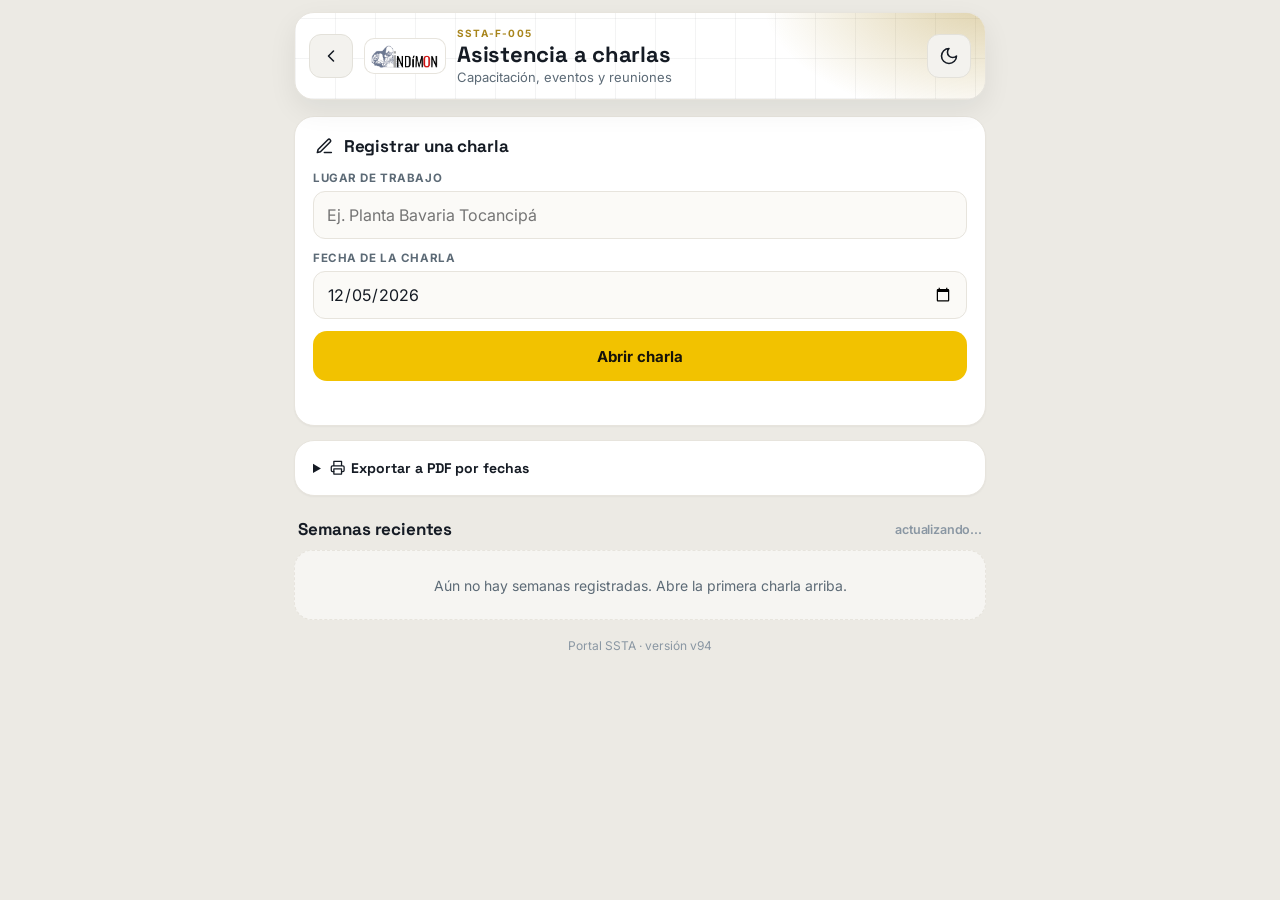
==== commit 91b3cd7a: "Add files via upload" ====
--- a/asistencia.html
+++ b/asistencia.html
@@ -151,7 +151,7 @@
   </details>
   <div class="sec-t">Semanas recientes <span id="semanasNota"></span></div>
   <div id="semanasList"><div class="status-msg">Cargando…</div></div>
-  <div class="version-portal">Portal SSTA · versión v91</div>
+  <div class="version-portal">Portal SSTA · versión v94</div>
 </div>
 
 <!-- ═══════ SEMANA ═══════ -->
--- a/portal-ui.css
+++ b/portal-ui.css
@@ -244,3 +244,7 @@
   .ats-portada #opAbrir .op-acc{flex-direction:row;}
   .ats-portada #opAbrir .op-acc .btn{flex:1;}
 }
+
+/* ATS: el rango de fechas y horas no debe salirse en celular */
+.ats-portada .rango,.pui2 .rango{display:grid !important;grid-template-columns:minmax(0,1fr) auto minmax(0,1fr);align-items:center;gap:8px;}
+.pui2 .rango input{min-width:0 !important;width:100% !important;box-sizing:border-box;}
--- a/ui-extra.css
+++ b/ui-extra.css
@@ -101,3 +101,21 @@
   canvas.pad,canvas.mini-pad,canvas.sigpad{background-image:none !important;box-shadow:none !important;border:1px solid #999 !important;}
   .sig-status::before{display:none;}
 }
+
+/* ══ Al imprimir o guardar PDF: SIEMPRE en claro, aunque el equipo esté en modo oscuro ══
+   (antes la inspección de EPP salía oscura y algunas hojas con bordes negros) */
+@media print{
+  html,html.oscuro{color-scheme:light !important;background:#fff !important;
+    --pui-page:#ffffff; --pui-text:#151b24; --pui-muted:#5c6a76;
+    --pui-hero:#ffffff; --pui-hero-fg:#151b24; --pui-hero-muted:#5c6a76; --pui-grid:transparent;
+    --pui-chip:#f3f2ee; --pui-chip-bd:#e3e1da; --pui-chip-hover:#e9e7e1;
+    --pui-panel:#ffffff; --pui-card:#f6f5f2; --pui-line:#d7dce0; --pui-field:#ffffff;
+    --ux-panel:#ffffff; --ux-text:#151b24; --ux-muted:#5c6a76; --ux-line:#d7dce0; --ux-card:#f6f5f2;
+    --page:#ffffff; --text:#151b24; --muted:#5c6a76; --hero:#ffffff; --hero-fg:#151b24; --hero-muted:#5c6a76;
+    --panel:#ffffff; --card:#f6f5f2; --line2:#e7e4dd; --chip:#f3f2ee; --chip-bd:#e3e1da;}
+  html.oscuro body,html.oscuro body.pui,html.oscuro body.pui2{background:#fff !important;color:#151b24 !important;
+    --paper:#ffffff; --paper-panel:#ffffff; --line:#d8d2c4; --line-soft:#e3e8eb; --ink:#20242a; --text:#20242a;
+    --muted:#6b6459; --bg:#ffffff; --ink-soft:#5c6a76; --ink-muted:#5c6a76; --navy-dark:#0a2842; --brand-ats-soft:#e3f0f0;}
+  html.oscuro input,html.oscuro textarea,html.oscuro select{background:#fff !important;color:#151b24 !important;border-color:#bbb !important;}
+  html.oscuro .pui2 button:not([class]),html.oscuro .pui .toggle button,html.oscuro .pui .yn-btn{background:#fff !important;color:#151b24 !important;}
+}
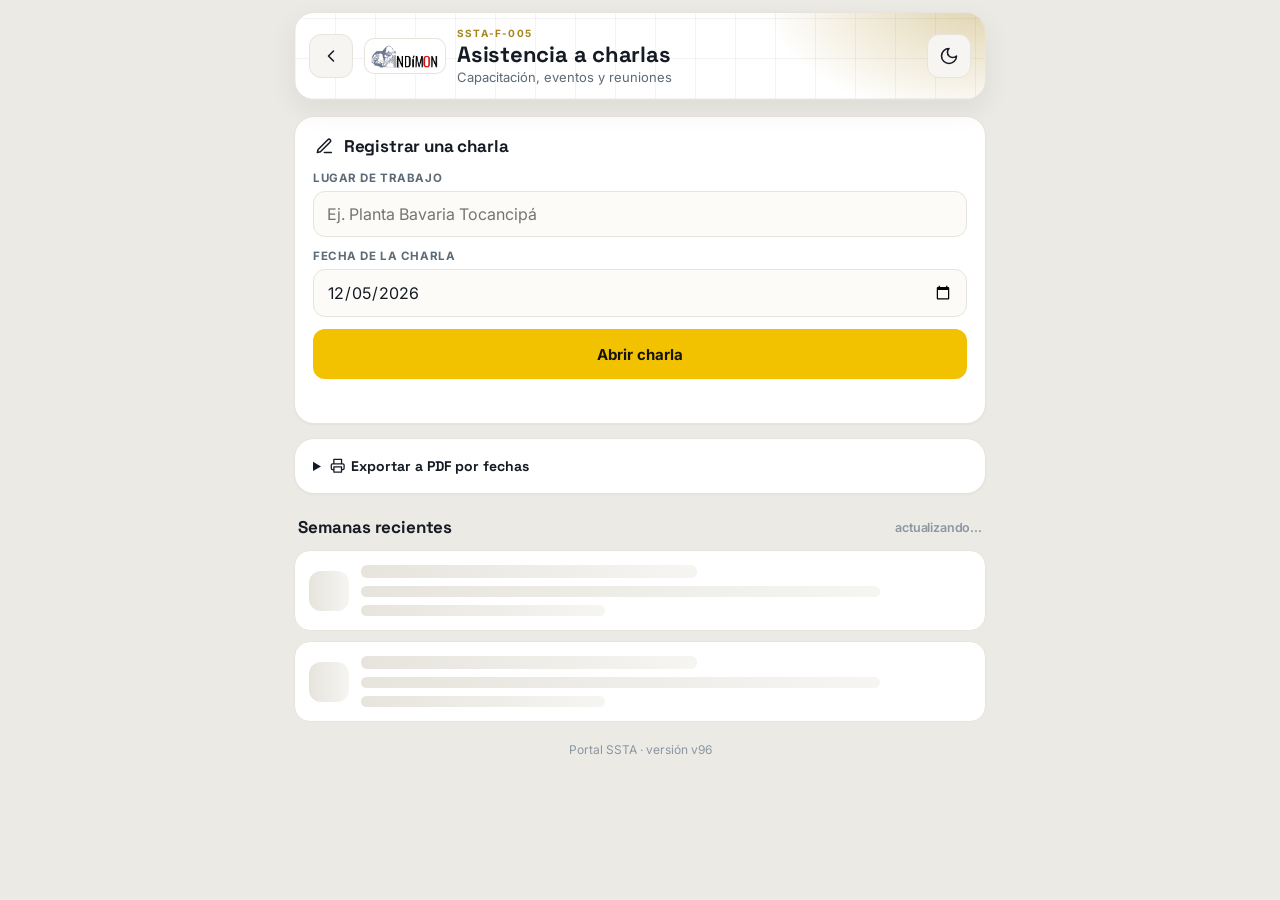
==== commit 75abfee7: "Add files via upload" ====
--- a/asistencia.html
+++ b/asistencia.html
@@ -4,22 +4,23 @@
 <meta charset="UTF-8">
 <meta name="viewport" content="width=device-width, initial-scale=1.0">
 <title>SSTA-F-005 · Asistencia a charlas</title>
+<link rel="stylesheet" href="tokens.css">
 <link rel="stylesheet" href="common.css">
 <style>
-:root{ --amber:#c9a227; --amber-dark:#8a6408; --ink:#151b24; --line:#dde3e8; --muted:#8a97a3; --ok:#1d7a4c; --warn:#c0392b; --azul:#2f6fbf; }
+:root{ --amber:var(--ambar-310); --amber-dark:var(--ambar-570); --ink:var(--pizarra-900); --line:var(--pizarra-100); --muted:var(--pizarra-400); --ok:var(--verde-570); --warn:var(--rojo-550); --azul:var(--azul-550); }
 *{box-sizing:border-box;}
-body{margin:0;background:var(--bg,#eef1f4);color:var(--ink);font-family:var(--font-family,-apple-system,sans-serif);padding-bottom:120px;}
+body{margin:0;background:var(--bg,var(--gris-70));color:var(--ink);font-family:var(--font-family,-apple-system,sans-serif);padding-bottom:120px;}
 .wrap{max-width:680px;margin:0 auto;padding:0 14px;}
 .hdr{display:block;background:var(--ink);padding:1.3rem 1.2rem 1.05rem;margin:0 -14px 14px;border-radius:0 0 16px 16px;}
-.hdr .eyebrow{font-size:10px;letter-spacing:.12em;text-transform:uppercase;color:#8b97a3;margin-bottom:6px;}
-.hdr h1{font-family:var(--font-display);font-size:18px;color:#fff;margin:0 0 2px;}
-.hdr p{font-size:11.5px;color:#8b97a3;margin:0;}
-.hdr a.back{display:inline-block;margin-bottom:10px;font-size:11.5px;color:#c9a227;text-decoration:none;font-weight:600;}
-.card{background:var(--paper,#fff);border:1px solid var(--line);border-radius:12px;padding:14px 15px;margin-bottom:12px;}
+.hdr .eyebrow{font-size:10px;letter-spacing:.12em;text-transform:uppercase;color:var(--pizarra-400);margin-bottom:6px;}
+.hdr h1{font-family:var(--font-display);font-size:18px;color:var(--blanco);margin:0 0 2px;}
+.hdr p{font-size:11.5px;color:var(--pizarra-400);margin:0;}
+.hdr a.back{display:inline-block;margin-bottom:10px;font-size:11.5px;color:var(--ambar-310);text-decoration:none;font-weight:600;}
+.card{background:var(--paper,var(--blanco));border:1px solid var(--line);border-radius:12px;padding:14px 15px;margin-bottom:12px;}
 .card h2{font-family:var(--font-display);font-size:14.5px;margin:0 0 10px;}
 .field{margin-bottom:12px;position:relative;}
 .field label{font-size:11px;font-weight:700;color:var(--muted);text-transform:uppercase;display:block;margin-bottom:6px;}
-.field input,.field textarea{width:100%;border:1.5px solid var(--line);border-radius:8px;padding:12px 13px;font-size:16px;min-height:46px;background:#fcfbf8;font-family:inherit;}
+.field input,.field textarea{width:100%;border:1.5px solid var(--line);border-radius:8px;padding:12px 13px;font-size:16px;min-height:46px;background:var(--gris-10);font-family:inherit;}
 .field textarea{min-height:70px;resize:vertical;}
 .grid2{display:grid;grid-template-columns:1fr 1fr;gap:10px;}
 /* iPhone (Safari/Brave): los campos de fecha y hora traen un ancho mínimo propio
@@ -27,36 +28,36 @@
 .grid2{grid-template-columns:minmax(0,1fr) minmax(0,1fr) !important;}
 .field input[type=date],.field input[type=time]{-webkit-appearance:none;appearance:none;min-width:0;max-width:100%;width:100%;display:block;text-align:left;}
 .field input::-webkit-date-and-time-value{text-align:left;}
-.field select{width:100%;border:1.5px solid var(--line);border-radius:8px;padding:12px 13px;font-size:16px;min-height:46px;background:#fcfbf8;font-family:inherit;color:var(--ink);-webkit-appearance:none;appearance:none;
-  background-image:linear-gradient(45deg,transparent 50%,#8a97a3 50%),linear-gradient(135deg,#8a97a3 50%,transparent 50%);background-position:calc(100% - 18px) 50%,calc(100% - 12px) 50%;background-size:6px 6px;background-repeat:no-repeat;padding-right:32px;}
+.field select{width:100%;border:1.5px solid var(--line);border-radius:8px;padding:12px 13px;font-size:16px;min-height:46px;background:var(--gris-10);font-family:inherit;color:var(--ink);-webkit-appearance:none;appearance:none;
+  background-image:linear-gradient(45deg,transparent 50%,var(--pizarra-400) 50%),linear-gradient(135deg,var(--pizarra-400) 50%,transparent 50%);background-position:calc(100% - 18px) 50%,calc(100% - 12px) 50%;background-size:6px 6px;background-repeat:no-repeat;padding-right:32px;}
 .field select + input{margin-top:8px;}
-.btn{display:block;width:100%;text-align:center;background:var(--ink);color:#fff;font-weight:700;font-size:14px;border:none;border-radius:10px;padding:14px;margin-top:8px;cursor:pointer;font-family:inherit;}
-.btn.amber{background:var(--amber);color:#151b24;}
-.btn.ghost{background:#fff;border:1.5px solid var(--line);color:var(--ink);}
+.btn{display:block;width:100%;text-align:center;background:var(--ink);color:var(--blanco);font-weight:700;font-size:14px;border:none;border-radius:10px;padding:14px;margin-top:8px;cursor:pointer;font-family:inherit;}
+.btn.amber{background:var(--amber);color:var(--pizarra-900);}
+.btn.ghost{background:var(--blanco);border:1.5px solid var(--line);color:var(--ink);}
 .btn:disabled{opacity:.55;}
 .chips{display:flex;flex-wrap:wrap;gap:6px;margin-top:7px;}
-.chips button{border:1.5px solid var(--line);background:#fff;border-radius:20px;padding:6px 11px;font-size:12.5px;font-weight:600;cursor:pointer;color:var(--ink);}
-.chips button.on{border-color:var(--amber);background:#fdf6e3;}
+.chips button{border:1.5px solid var(--line);background:var(--blanco);border-radius:20px;padding:6px 11px;font-size:12.5px;font-weight:600;cursor:pointer;color:var(--ink);}
+.chips button.on{border-color:var(--amber);background:var(--arena-50);}
 .status-msg{font-size:12.5px;color:var(--muted);text-align:center;margin-top:10px;min-height:16px;}
-.empty{background:#fff;border:1px solid var(--line);border-radius:14px;padding:1.6rem;text-align:center;color:var(--muted);font-size:13px;}
-.aviso{background:#fdf1ef;border:1px solid #f0c8c1;color:#8a2a1c;border-radius:10px;padding:11px 13px;font-size:12.5px;line-height:1.45;margin-bottom:12px;}
-.aviso.info{background:#eef5fd;border-color:#c8dcf3;color:#1d4a7a;}
+.empty{background:var(--blanco);border:1px solid var(--line);border-radius:14px;padding:1.6rem;text-align:center;color:var(--muted);font-size:13px;}
+.aviso{background:var(--rojo-50);border:1px solid var(--rojo-160);color:var(--rojo-700);border-radius:10px;padding:11px 13px;font-size:12.5px;line-height:1.45;margin-bottom:12px;}
+.aviso.info{background:var(--pizarra-50);border-color:var(--pizarra-160);color:var(--azul-700);}
 .screen{display:none;}
 .screen.active{display:block;}
-.semana-item{display:block;background:#fff;border:1px solid var(--line);border-left:4px solid var(--azul);border-radius:12px;padding:12px 14px;margin-bottom:9px;text-decoration:none;color:inherit;cursor:pointer;}
+.semana-item{display:block;background:var(--blanco);border:1px solid var(--line);border-left:4px solid var(--azul);border-radius:12px;padding:12px 14px;margin-bottom:9px;text-decoration:none;color:inherit;cursor:pointer;}
 .semana-item .t{font-family:var(--font-display);font-weight:700;font-size:13.5px;}
 .semana-item .m{font-size:11.5px;color:var(--muted);margin-top:3px;line-height:1.4;}
-.dia-item{display:flex;gap:12px;align-items:center;background:#fff;border:1px solid var(--line);border-radius:12px;padding:11px 13px;margin-bottom:8px;cursor:pointer;}
-.dia-item.hoy{border-color:var(--amber);box-shadow:0 0 0 2px #f4e4b0;}
+.dia-item{display:flex;gap:12px;align-items:center;background:var(--blanco);border:1px solid var(--line);border-radius:12px;padding:11px 13px;margin-bottom:8px;cursor:pointer;}
+.dia-item.hoy{border-color:var(--amber);box-shadow:0 0 0 2px var(--ambar-100);}
 .dia-item .dn{width:52px;flex-shrink:0;text-align:center;}
 .dia-item .dn b{display:block;font-family:var(--font-display);font-size:13px;}
 .dia-item .dn span{font-size:11px;color:var(--muted);}
 .dia-item .dt{flex:1;min-width:0;}
 .dia-item .tema{font-weight:700;font-size:13px;overflow:hidden;text-overflow:ellipsis;}
-.dia-item .tema.vacio{color:#aab3ba;font-weight:500;}
+.dia-item .tema.vacio{color:var(--pizarra-300);font-weight:500;}
 .dia-item .meta{font-size:11px;color:var(--muted);margin-top:2px;}
-.dia-item .n{font-size:11px;font-weight:700;background:#eef1f4;color:#5c6570;border-radius:20px;padding:3px 9px;flex-shrink:0;}
-.guardado{display:flex;align-items:center;gap:10px;border:1px solid var(--line);border-radius:12px;padding:10px 12px;margin-bottom:8px;background:#fff;}
+.dia-item .n{font-size:11px;font-weight:700;background:var(--gris-70);color:var(--pizarra-600);border-radius:20px;padding:3px 9px;flex-shrink:0;}
+.guardado{display:flex;align-items:center;gap:10px;border:1px solid var(--line);border-radius:12px;padding:10px 12px;margin-bottom:8px;background:var(--blanco);}
 .guardado.quitado{opacity:.45;text-decoration:line-through;}
 .guardado .gi{flex:1;min-width:0;}
 .guardado .gn{font-weight:700;font-size:13px;line-height:1.3;overflow-wrap:anywhere;}
@@ -65,53 +66,53 @@
 .guardado .sf{font-size:10.5px;color:var(--ok);font-weight:700;}
 .guardado .sf.no{color:var(--warn);}
 
-.as-row{border:1px solid var(--line);border-radius:12px;padding:12px 12px 10px;margin-bottom:12px;background:#fcfbf8;}
-.as-row input{width:100%;border:1.5px solid #e3e7ea;border-radius:8px;padding:10px 12px;font-size:15px;margin-bottom:8px;background:#fff;min-height:44px;font-family:inherit;}
+.as-row{border:1px solid var(--line);border-radius:12px;padding:12px 12px 10px;margin-bottom:12px;background:var(--gris-10);}
+.as-row input{width:100%;border:1.5px solid var(--gris-90);border-radius:8px;padding:10px 12px;font-size:15px;margin-bottom:8px;background:var(--blanco);min-height:44px;font-family:inherit;}
 .as-row .firma-lbl{font-size:10.5px;font-weight:700;color:var(--muted);text-transform:uppercase;margin:4px 0 6px;display:block;}
 .fila-cab{display:flex;align-items:center;justify-content:space-between;gap:10px;margin:-2px 0 10px;}
 .fila-cab .fila-n{font-size:11px;font-weight:700;color:var(--muted);text-transform:uppercase;letter-spacing:.05em;}
-.btn-quitar{display:inline-flex;align-items:center;gap:5px;flex-shrink:0;border:1.5px solid #f0c8c1;background:#fff;color:var(--warn);font-size:12.5px;font-weight:700;border-radius:20px;padding:6px 12px;min-height:34px;cursor:pointer;font-family:inherit;}
-.btn-quitar:active{background:#fdf1ef;}
-canvas.mini-pad{width:100%;height:150px;border:1.5px dashed #b9b2a2;border-radius:8px;background:#fff;touch-action:none;cursor:crosshair;display:block;}
+.btn-quitar{display:inline-flex;align-items:center;gap:5px;flex-shrink:0;border:1.5px solid var(--rojo-160);background:var(--blanco);color:var(--warn);font-size:12.5px;font-weight:700;border-radius:20px;padding:6px 12px;min-height:34px;cursor:pointer;font-family:inherit;}
+.btn-quitar:active{background:var(--rojo-50);}
+canvas.mini-pad{width:100%;height:150px;border:1.5px dashed var(--arena-250);border-radius:8px;background:var(--blanco);touch-action:none;cursor:crosshair;display:block;}
 .sig-actions{display:flex;justify-content:space-between;align-items:center;margin-top:5px;}
-.sig-actions button{font-size:11px;border:1px solid var(--line);background:#fff;border-radius:5px;padding:5px 10px;cursor:pointer;color:var(--muted);}
+.sig-actions button{font-size:11px;border:1px solid var(--line);background:var(--blanco);border-radius:5px;padding:5px 10px;cursor:pointer;color:var(--muted);}
 .sig-status{font-size:11px;color:var(--muted);}
 .sig-status.signed{color:var(--ok);font-weight:700;}
 .sec-t{font-family:var(--font-display);font-size:13.5px;font-weight:700;margin:16px 2px 8px;display:flex;justify-content:space-between;align-items:center;}
 .sec-t span{font-size:11px;color:var(--muted);font-weight:600;}
 .version-portal{font-size:10.5px;color:var(--muted);text-align:center;margin:18px 0 0;}
 .modal-fondo{position:fixed;inset:0;background:rgba(15,25,35,.5);z-index:9000;display:flex;align-items:flex-end;justify-content:center;}
-.modal{background:#fff;border-radius:16px 16px 0 0;width:100%;max-width:680px;max-height:80vh;overflow:auto;padding:16px;}
+.modal{background:var(--blanco);border-radius:16px 16px 0 0;width:100%;max-width:680px;max-height:80vh;overflow:auto;padding:16px;}
 .modal h3{margin:0 0 10px;font-size:15px;}
-.toast.aviso{background:#8a2a1c;}
-.toast{position:fixed;left:50%;transform:translateX(-50%);bottom:78px;background:#1d7a4c;color:#fff;font-weight:600;font-size:13px;padding:10px 16px;border-radius:9px;z-index:9500;box-shadow:0 3px 12px rgba(0,0,0,.25);max-width:92%;}
+.toast.aviso{background:var(--rojo-700);}
+.toast{position:fixed;left:50%;transform:translateX(-50%);bottom:78px;background:var(--verde-570);color:var(--blanco);font-weight:600;font-size:13px;padding:10px 16px;border-radius:9px;z-index:9500;box-shadow:0 3px 12px rgba(0,0,0,.25);max-width:92%;}
 
 /* ── Hoja SSTA-F-005 para imprimir / PDF (carta horizontal) ── */
-.f5{padding:1px 2px 0 1px;font-family:Arial, Helvetica, sans-serif;color:#000;font-size:8.5px;-webkit-print-color-adjust:exact;print-color-adjust:exact;}
+.f5{padding:1px 2px 0 1px;font-family:Arial, Helvetica, sans-serif;color:var(--negro);font-size:8.5px;-webkit-print-color-adjust:exact;print-color-adjust:exact;}
 .f5 table{width:100%;border-collapse:collapse;table-layout:fixed;}
-.f5 td,.f5 th{border:1px solid #000;padding:2px 4px;vertical-align:middle;overflow-wrap:anywhere;}
+.f5 td,.f5 th{border:1px solid var(--negro);padding:2px 4px;vertical-align:middle;overflow-wrap:anywhere;}
 .f5 tr{break-inside:avoid;page-break-inside:avoid;}
 .f5 .cab .logo img{max-height:44px;max-width:100%;display:block;margin:0 auto;}
 .f5 .cab .tit{text-align:center;font-weight:700;font-size:11px;}
-.f5 .cab .meta td{font-size:7px;padding:1px 3px;border:none;border-bottom:1px solid #000;}
+.f5 .cab .meta td{font-size:7px;padding:1px 3px;border:none;border-bottom:1px solid var(--negro);}
 .f5 .cab .meta tr:last-child td{border-bottom:none;}
-.f5 .cab .meta td + td{border-left:1px solid #000;}
+.f5 .cab .meta td + td{border-left:1px solid var(--negro);}
 .f5 .cab td.meta-c{padding:0;}
-.f5 .azul{background:#5b8fd3;font-weight:700;text-align:center;}
+.f5 .azul{background:var(--azul-400);font-weight:700;text-align:center;}
 .f5 .tem td{height:17px;font-size:8.5px;}
 .f5 .tem b{font-weight:700;}
 .f5 .asis{margin-top:-1px;}
 .f5 .asis thead th{font-weight:700;font-size:8px;text-align:center;}
-.f5 .asis thead tr.dias th{background:#fff;font-size:8px;padding:1px 2px;}
+.f5 .asis thead tr.dias th{background:var(--blanco);font-size:8px;padding:1px 2px;}
 .f5 .asis td{height:30px;}
 .f5 .asis td.n{text-align:center;font-size:7px;}
 .f5 .asis td.f{text-align:center;padding:1px;}
 .f5 .asis td.f img{max-height:26px;max-width:100%;}
-.f5 .asis td.f .no{font-size:7.5px;font-weight:700;color:#8a2a1c;}
-.f5 .asis td.f.nd{background:#ececec;color:#777;font-size:8px;}
-.f5 .tem .sin{color:#777;font-style:italic;}
-.f5 .asis td.f .tx{font-size:6.5px;color:#333;}
-.f5 .pie{font-size:6.5px;color:#555;text-align:right;margin-top:3px;}
+.f5 .asis td.f .no{font-size:7.5px;font-weight:700;color:var(--rojo-700);}
+.f5 .asis td.f.nd{background:var(--gris-80);color:var(--gris-500);font-size:8px;}
+.f5 .tem .sin{color:var(--gris-500);font-style:italic;}
+.f5 .asis td.f .tx{font-size:6.5px;color:var(--gris-800);}
+.f5 .pie{font-size:6.5px;color:var(--gris-650);text-align:right;margin-top:3px;}
 </style>
 <link rel="stylesheet" href="portal-ui.css">
 <script src="portal-ui.js"></script>
@@ -151,7 +152,7 @@
   </details>
   <div class="sec-t">Semanas recientes <span id="semanasNota"></span></div>
   <div id="semanasList"><div class="status-msg">Cargando…</div></div>
-  <div class="version-portal">Portal SSTA · versión v94</div>
+  <div class="version-portal">Portal SSTA · versión v96</div>
 </div>
 
 <!-- ═══════ SEMANA ═══════ -->
@@ -378,8 +379,10 @@
   $('avisoServidor').innerHTML = '<div class="aviso info"><b>Modo solo en este equipo.</b> Todavía no está configurado el servidor de asistencia (falta la URL en config.js → BACKENDS.asistencia). Las charlas se guardan en este celular y se pueden imprimir o guardar en PDF, pero no se comparten con otros equipos.</div>';
 }
 
+let semanasCargando = false;
 function renderSemanas(){
   const el = $('semanasList');
+  if (!semanasCache.length && semanasCargando && window.UX){ el.innerHTML = UX.esqueleto(2, 'Cargando semanas…'); return; }
   if (!semanasCache.length){ el.innerHTML = '<div class="empty">Aún no hay semanas registradas. Abre la primera charla arriba.</div>'; return; }
   el.innerHTML = semanasCache.map(s=>`
     <div class="semana-item" data-code="${esc(s.code)}">
@@ -390,7 +393,9 @@
   el.querySelectorAll('.semana-item').forEach(x=> x.addEventListener('click', ()=> abrirSemanaPorCodigo(x.dataset.code)));
 }
 async function cargarSemanas(){
+  semanasCargando = !!URL_ASIS;
   renderSemanas();
+  semanasCargando = false;
   if (!URL_ASIS){
     // Modo local: el listado sale de lo guardado en el equipo.
     semanasCache = semanasCache.map(s=>{ const d = lsGet(LS.doc(s.code), null); return d ? Object.assign(s, resumenLocal(d)) : s; });
@@ -895,7 +900,7 @@
   personas.forEach((p, i)=>{
     h += '<tr><td class="n">' + (i + 1) + '</td><td>' + e(p.nombre) + '</td><td>' + e(p.cedula || '—') + '</td>' + DIAS.map(d=> celdaDia(p, d)).join('') + '</tr>';
   });
-  if (!personas.length) h += '<tr><td colspan="10" style="text-align:center;color:#777;">Sin asistentes registrados esta semana.</td></tr>';
+  if (!personas.length) h += '<tr><td colspan="10" style="text-align:center;color:var(--gris-500);">Sin asistentes registrados esta semana.</td></tr>';
   h += '</tbody></table><div class="pie">Semana ' + e(doc.code) + ' · Impreso el ' + e(new Date().toLocaleString('es-CO')) + ' desde el Portal SSTA · INDIMON</div></div>';
   return h;
 }
--- a/tokens.css
+++ b/tokens.css
@@ -0,0 +1,178 @@
+/* ============================================================
+   tokens.css — Paleta única del Portal SSTA (tokens de diseño).
+   Se carga ANTES que cualquier otra hoja en todas las páginas.
+
+   Dos capas:
+   1) Paleta base (--gris-500, --rojo-550…): cada color del portal
+      escrito UNA sola vez. El número sube de claro (25) a oscuro (975).
+      Nadie escribe colores sueltos: se usa la variable.
+   2) Roles (--ds-texto, --ds-panel, --ds-error…): lo que significa el
+      color. Cambian solos en modo oscuro. Lo nuevo se escribe con roles.
+
+   Para cambiar un color en todo el portal: se cambia aquí.
+   ============================================================ */
+:root{
+  /* Grises puros (hojas impresas) y blanco/negro */
+  --blanco:#ffffff; --gris-10:#fcfbf8; --gris-50:#f4f8fb; --gris-60:#f6f5f2;
+  --gris-70:#eef1f4; --gris-80:#eeeeee; --gris-90:#e8ebee; --gris-150:#d9d9d9;
+  --gris-200:#cccccc; --gris-250:#bfbfbf; --gris-350:#999999; --gris-450:#888888;
+  --gris-500:#777777; --gris-550:#666666; --gris-650:#555555; --gris-700:#444444;
+  --gris-800:#333333; --gris-850:#222222; --gris-900:#1a1a1a; --gris-950:#111111;
+  --gris-960:#0b0e12; --negro:#000000;
+  /* Arena: papeles, tarjetas y líneas cálidas */
+  --arena-10:#fffdf5; --arena-20:#fdf8ec; --arena-50:#fff7e0; --arena-60:#fff2e5;
+  --arena-70:#f6f3ec; --arena-80:#f6f0dc; --arena-90:#fbeae3; --arena-100:#eceae4;
+  --arena-110:#e7e4dd; --arena-150:#d8d2c4; --arena-250:#b9b2a2; --arena-500:#7a7466;
+  --arena-550:#6b6459; --arena-950:#16130a;
+  /* Pizarra: textos, líneas frías y fondos del modo oscuro */
+  --pizarra-50:#eef5fd; --pizarra-60:#eaf3ff; --pizarra-70:#e3f0f0; --pizarra-80:#e3eef7;
+  --pizarra-90:#e5ecfb; --pizarra-100:#dde3e8; --pizarra-150:#d7dce0; --pizarra-160:#c8dcf3;
+  --pizarra-170:#cfd6dc; --pizarra-180:#c9d6e6; --pizarra-190:#b8d9d9; --pizarra-200:#c9d1d9;
+  --pizarra-210:#c7cdd2; --pizarra-220:#b8c2cc; --pizarra-300:#aab3ba; --pizarra-310:#a3adb6;
+  --pizarra-350:#9aa4ae; --pizarra-400:#8a97a3; --pizarra-450:#7f8a95; --pizarra-500:#6b7884;
+  --pizarra-550:#5c6a76; --pizarra-600:#5c6570; --pizarra-650:#4a5762; --pizarra-700:#3a4753;
+  --pizarra-750:#2f3a48; --pizarra-800:#2a313a; --pizarra-850:#1f2a33; --pizarra-860:#13263b;
+  --pizarra-870:#1c2530; --pizarra-880:#20242a; --pizarra-900:#151b24; --pizarra-950:#0f1318;
+  /* Azules (alturas, información, foco) */
+  --azul-150:#bcd8f5; --azul-200:#a9c9ef; --azul-250:#7cc4dd; --azul-260:#8cb4ff;
+  --azul-400:#5b8fd3; --azul-550:#2f6fbf; --azul-560:#1c6ea4; --azul-570:#1f6f8b;
+  --azul-580:#1a5fd0; --azul-600:#2c5fc4; --azul-610:#1c5f99; --azul-620:#1f5f8b;
+  --azul-650:#3e4aa0; --azul-700:#1a4a7a; --azul-710:#2b4a6b; --azul-750:#123a63;
+  --azul-760:#0f3a5f; --azul-800:#333344; --azul-850:#0a2842;
+  /* Teal (ATS, EPP) */
+  --teal-200:#8fd0d3; --teal-450:#2f8a8f; --teal-550:#0f7a72; --teal-650:#0f5e63;
+  --teal-660:#0a5a54; --teal-700:#0f4c4f;
+  /* Verdes (correcto, abierto, firmado) */
+  --verde-50:#eef8f2; --verde-60:#e3f4ea; --verde-100:#b9f0d2; --verde-110:#00ff00;
+  --verde-150:#bfe3cd; --verde-160:#9fe3bf; --verde-170:#b9dcc2; --verde-200:#9fd1b3;
+  --verde-210:#7fd3a8; --verde-250:#5fd39b; --verde-260:#25d366; --verde-300:#2fbf71;
+  --verde-350:#7cb342; --verde-450:#2f9a62; --verde-500:#1d8a55; --verde-550:#0e7c4a;
+  --verde-560:#1f7a55; --verde-570:#1d7a4c; --verde-600:#2f6b45; --verde-610:#1d6b43;
+  --verde-650:#14603a; --verde-660:#2e5e18; --verde-670:#1d5c3a; --verde-700:#0f4f3a;
+  /* Ámbar y amarillo INDIMON (marca, avisos) */
+  --ambar-50:#fff4d6; --ambar-60:#fff3cd; --ambar-70:#fbeed4; --ambar-100:#f4e4b0;
+  --ambar-150:#ffd84d; --ambar-160:#f2d27a; --ambar-170:#f0c98d; --ambar-200:#f1c84b;
+  --ambar-210:#e8c56a; --ambar-250:#e0b270; --ambar-260:#d9ad00; --ambar-300:#e0a800;
+  --ambar-310:#c9a227; --ambar-400:#b98f00; --ambar-410:#b8860b; --ambar-450:#a8851c;
+  --ambar-460:#a47f00; --ambar-500:#8a6d1f; --ambar-550:#8a6d00; --ambar-560:#8a6800;
+  --ambar-570:#8a6408; --ambar-600:#8a5a00; --ambar-610:#7a5b00; --ambar-620:#7a5600;
+  --ambar-650:#6b4a00; --ambar-700:#5c4a12; --ambar-800:#3d2f00; --ambar-850:#2a2410;
+  --amarillo-indimon:#f2c200;
+  /* Naranjas (avisos, caliente) */
+  --naranja-200:#f0c19c; --naranja-210:#e2b79c; --naranja-400:#d4840a; --naranja-500:#b26a00;
+  --naranja-510:#a86400; --naranja-650:#7a3e00;
+  /* Rojos (errores, vencido, cerrar) */
+  --rojo-50:#fdf1ef; --rojo-60:#fdecea; --rojo-100:#fbe4e0; --rojo-150:#f7c9c2;
+  --rojo-160:#f0c8c1; --rojo-170:#ffc2b8; --rojo-200:#ffb4a8; --rojo-210:#f3b6b1;
+  --rojo-250:#e3b3ad; --rojo-260:#ff9c8e; --rojo-270:#e0a89f; --rojo-300:#ff8a7a;
+  --rojo-350:#e08a80; --rojo-500:#d24a1c; --rojo-510:#c8461a; --rojo-550:#c0392b;
+  --rojo-600:#b8323a; --rojo-610:#b4342a; --rojo-620:#b3261e; --rojo-650:#9c3413;
+  --rojo-660:#a02d20; --rojo-670:#a1281c; --rojo-700:#8a2a1c; --rojo-710:#7a2f25;
+  --rojo-750:#7a1f14; --rojo-850:#3a1713;
+  /* Morados (izajes) */
+  --morado-50:#f5e9f7; --morado-600:#6b4c9a; --morado-650:#7b3b86; --morado-700:#5b3a91;
+  --morado-750:#432a6c;
+}
+
+/* ── 2) ROLES: qué significa cada color (cambian solos en modo oscuro) ── */
+:root{
+  /* superficies y texto */
+  --ds-fondo:var(--gris-10);          /* fondo de la página */
+  --ds-panel:var(--blanco);           /* tarjetas principales, ventanas */
+  --ds-tarjeta:var(--gris-60);        /* tarjetas dentro de un panel */
+  --ds-chip:var(--gris-70);           /* etiquetas pequeñas */
+  --ds-linea:var(--arena-110);        /* bordes suaves */
+  --ds-linea-fria:var(--pizarra-100); /* bordes de campos */
+  --ds-texto:var(--pizarra-900);
+  --ds-texto-2:var(--pizarra-550);    /* texto secundario */
+  --ds-texto-3:var(--pizarra-400);    /* ayudas, marcadores de posición */
+  --ds-velo:rgba(8,11,15,.55);        /* fondo detrás de una ventana */
+  --ds-sombra-1:0 1px 2px rgba(0,0,0,.04),0 4px 14px rgba(15,25,35,.07);
+  --ds-sombra-2:0 12px 32px rgba(0,0,0,.25);
+  /* marca */
+  --ds-marca:var(--amarillo-indimon);
+  --ds-sobre-marca:var(--arena-950);  /* texto encima del amarillo */
+  /* estados */
+  --ds-ok:var(--verde-500);       --ds-ok-texto:var(--verde-570);  --ds-ok-suave:var(--verde-60);
+  --ds-aviso:var(--naranja-500);  --ds-aviso-texto:var(--naranja-500); --ds-aviso-suave:var(--arena-50);
+  --ds-error:var(--rojo-610);     --ds-error-texto:var(--rojo-750); --ds-error-suave:var(--rojo-60); --ds-error-borde:var(--rojo-160);
+  --ds-info:var(--azul-570);      --ds-info-suave:var(--pizarra-70);
+  --ds-foco:var(--azul-580);      --ds-foco-anillo:0 0 0 3px rgba(26,95,208,.28);
+  /* acento de cada formulario */
+  --acento-caliente:var(--rojo-510);
+  --acento-alturas:var(--azul-700);
+  --acento-ats:var(--teal-650);
+  --acento-epp:var(--azul-570);
+  --acento-izajes:var(--morado-600);
+  --acento-anexos:var(--ambar-450);
+  --acento-tablero:var(--ambar-400);
+  /* forma, alturas, espacio y movimiento */
+  --ds-r-sm:8px; --ds-r-md:12px; --ds-r-lg:16px; --ds-r-xl:24px; --ds-r-full:999px;
+  --ds-ctl-h:48px; --ds-ctl-h-sm:44px; --ds-touch:44px;
+  --ds-s1:4px; --ds-s2:8px; --ds-s3:12px; --ds-s4:16px; --ds-s5:20px; --ds-s6:24px; --ds-s8:32px;
+  --ds-t-rapido:.12s; --ds-t-medio:.22s; --ds-curva:cubic-bezier(.2,.8,.2,1);
+  /* esqueleto de carga */
+  --ds-skel-a:var(--arena-110); --ds-skel-b:var(--gris-60);
+}
+html.oscuro{
+  --ds-fondo:var(--gris-960);
+  --ds-panel:var(--pizarra-900);
+  --ds-tarjeta:var(--pizarra-880);
+  --ds-chip:var(--pizarra-800);
+  --ds-linea:var(--pizarra-800);
+  --ds-linea-fria:var(--pizarra-800);
+  --ds-texto:var(--gris-90);
+  --ds-texto-2:var(--pizarra-350);
+  --ds-texto-3:var(--pizarra-450);
+  --ds-sombra-1:0 1px 2px rgba(0,0,0,.3),0 4px 14px rgba(0,0,0,.25);
+  --ds-sobre-marca:var(--arena-950);
+  --ds-ok:var(--verde-250);       --ds-ok-texto:var(--verde-210);  --ds-ok-suave:rgba(95,211,155,.12);
+  --ds-aviso:var(--ambar-200);    --ds-aviso-texto:var(--ambar-200); --ds-aviso-suave:rgba(241,200,75,.12);
+  --ds-error:var(--rojo-300);     --ds-error-texto:var(--rojo-200); --ds-error-suave:rgba(255,138,122,.12); --ds-error-borde:var(--rojo-710);
+  --ds-info:var(--azul-250);      --ds-info-suave:rgba(124,198,223,.12);
+  --ds-foco:var(--azul-260);      --ds-foco-anillo:0 0 0 3px rgba(140,180,255,.35);
+  --ds-skel-a:var(--pizarra-850); --ds-skel-b:var(--pizarra-750);
+}
+
+/* Al imprimir siempre se usa papel claro, aunque la pantalla esté en modo oscuro. */
+@media print{
+  html.oscuro{
+  /* superficies y texto */
+  --ds-fondo:var(--gris-10);          /* fondo de la página */
+  --ds-panel:var(--blanco);           /* tarjetas principales, ventanas */
+  --ds-tarjeta:var(--gris-60);        /* tarjetas dentro de un panel */
+  --ds-chip:var(--gris-70);           /* etiquetas pequeñas */
+  --ds-linea:var(--arena-110);        /* bordes suaves */
+  --ds-linea-fria:var(--pizarra-100); /* bordes de campos */
+  --ds-texto:var(--pizarra-900);
+  --ds-texto-2:var(--pizarra-550);    /* texto secundario */
+  --ds-texto-3:var(--pizarra-400);    /* ayudas, marcadores de posición */
+  --ds-velo:rgba(8,11,15,.55);        /* fondo detrás de una ventana */
+  --ds-sombra-1:0 1px 2px rgba(0,0,0,.04),0 4px 14px rgba(15,25,35,.07);
+  --ds-sombra-2:0 12px 32px rgba(0,0,0,.25);
+  /* marca */
+  --ds-marca:var(--amarillo-indimon);
+  --ds-sobre-marca:var(--arena-950);  /* texto encima del amarillo */
+  /* estados */
+  --ds-ok:var(--verde-500);       --ds-ok-texto:var(--verde-570);  --ds-ok-suave:var(--verde-60);
+  --ds-aviso:var(--naranja-500);  --ds-aviso-texto:var(--naranja-500); --ds-aviso-suave:var(--arena-50);
+  --ds-error:var(--rojo-610);     --ds-error-texto:var(--rojo-750); --ds-error-suave:var(--rojo-60); --ds-error-borde:var(--rojo-160);
+  --ds-info:var(--azul-570);      --ds-info-suave:var(--pizarra-70);
+  --ds-foco:var(--azul-580);      --ds-foco-anillo:0 0 0 3px rgba(26,95,208,.28);
+  /* acento de cada formulario */
+  --acento-caliente:var(--rojo-510);
+  --acento-alturas:var(--azul-700);
+  --acento-ats:var(--teal-650);
+  --acento-epp:var(--azul-570);
+  --acento-izajes:var(--morado-600);
+  --acento-anexos:var(--ambar-450);
+  --acento-tablero:var(--ambar-400);
+  /* forma, alturas, espacio y movimiento */
+  --ds-r-sm:8px; --ds-r-md:12px; --ds-r-lg:16px; --ds-r-xl:24px; --ds-r-full:999px;
+  --ds-ctl-h:48px; --ds-ctl-h-sm:44px; --ds-touch:44px;
+  --ds-s1:4px; --ds-s2:8px; --ds-s3:12px; --ds-s4:16px; --ds-s5:20px; --ds-s6:24px; --ds-s8:32px;
+  --ds-t-rapido:.12s; --ds-t-medio:.22s; --ds-curva:cubic-bezier(.2,.8,.2,1);
+  /* esqueleto de carga */
+  --ds-skel-a:var(--arena-110); --ds-skel-b:var(--gris-60);
+}
+}
--- a/common.css
+++ b/common.css
@@ -23,31 +23,31 @@
   --shadow-float: 0 -6px 18px rgba(15,25,35,.12);
   --shadow-lift: 0 4px 14px rgba(15,25,35,.14);
 
-  --paper:#ffffff;
-  --bg:#eef1f4;
-  --ink:#151b24;
-  --ink-soft:#5c6a76;
-  --line:#dde3e8;
-  --line-soft:#eaeef1;
-  --ok:#1d7a4c;
-  --warn:#c0392b;
-
-  /* Gris para texto secundario y estados apagados. #5c6a76 da 5.56:1 sobre
-     blanco; los grises que se venían usando (#aab3ba = 2.13:1, #8a97a3 = 2.98:1)
+  --paper:var(--blanco);
+  --bg:var(--gris-70);
+  --ink:var(--pizarra-900);
+  --ink-soft:var(--pizarra-550);
+  --line:var(--pizarra-100);
+  --line-soft:var(--gris-90);
+  --ok:var(--verde-570);
+  --warn:var(--rojo-550);
+
+  /* Gris para texto secundario y estados apagados. var(--pizarra-550) da 5.56:1 sobre
+     blanco; los grises que se venían usando (var(--pizarra-300) = 2.13:1, var(--pizarra-400) = 2.98:1)
      no llegaban al mínimo de 4.5:1 y, más allá de la norma, en una tablet a
      pleno sol en planta prácticamente desaparecían. */
-  --ink-muted:#5c6a76;
+  --ink-muted:var(--pizarra-550);
 
   /* Paleta por tipo de permiso. Antes solo estaban tres aquí y los demás se
      definían a mano dentro de cada página, así que la paleta había dejado de
      estar en un solo sitio. */
-  --brand-index:      #F2C200;
-  --brand-alturas:    #0f3a5f;
-  --brand-caliente:   #c8461a;
-  --brand-confinados: #6b4c9a;
-  --brand-izajes:     #8a6d1f;
-  --brand-electrico:  #1f5f8b;
-  --brand-epp:        #1f6f8b;
+  --brand-index:      var(--amarillo-indimon);
+  --brand-alturas:    var(--azul-760);
+  --brand-caliente:   var(--rojo-510);
+  --brand-confinados: var(--morado-600);
+  --brand-izajes:     var(--ambar-500);
+  --brand-electrico:  var(--azul-620);
+  --brand-epp:        var(--azul-570);
 
   /* ── Escala tipográfica ──
      Había 17 tamaños distintos en el portal, y los cuatro más frecuentes eran
@@ -67,7 +67,7 @@
      margen de error importa más que en una app de escritorio. */
   --touch:44px;
 
-  --offline-bg: #7a1f14;
+  --offline-bg: var(--rojo-750);
 }
 
 /* Solo en el lienzo de firma (no en toda la página, que puede bloquear
@@ -100,7 +100,7 @@
   top:0;
   z-index:9999;
   background:var(--ink);
-  color:#fff;
+  color:var(--blanco);
   font-size:12px;
   font-weight:600;
   text-align:center;
@@ -112,7 +112,7 @@
   flex-wrap:wrap;
 }
 #updateBanner button{
-  background:#fff;
+  background:var(--blanco);
   color:var(--ink);
   border:none;
   border-radius:var(--radius-sm,7px);
@@ -154,16 +154,16 @@
 /* Cuadro de sugerencias del autocompletar de personal (reemplaza al datalist
    nativo, que casi no funciona en Safari de iPhone) */
 .autocomplete-box{
-  background:#fff; border:1.5px solid var(--line,#dde3e8); border-radius:8px;
+  background:var(--blanco); border:1.5px solid var(--line,var(--pizarra-100)); border-radius:8px;
   box-shadow:0 6px 18px rgba(15,25,35,.18); z-index:10001; max-height:220px; overflow-y:auto;
 }
 .autocomplete-item{
-  padding:9px 12px; cursor:pointer; border-bottom:1px solid var(--line-soft,#eaeef1);
+  padding:9px 12px; cursor:pointer; border-bottom:1px solid var(--line-soft,var(--gris-90));
   display:flex; flex-direction:column; gap:1px;
 }
 .autocomplete-item:last-child{border-bottom:none;}
-.autocomplete-item:hover, .autocomplete-item:active{background:var(--bg,#eef1f4);}
-.autocomplete-item b{font-size:13px;color:var(--ink,#151b24);}
+.autocomplete-item:hover, .autocomplete-item:active{background:var(--bg,var(--gris-70));}
+.autocomplete-item b{font-size:13px;color:var(--ink,var(--pizarra-900));}
 .autocomplete-item span{font-size:11px;color:var(--ink-muted);}
 
 #offlineBanner{
@@ -172,7 +172,7 @@
   top:0;
   z-index:9999;
   background:var(--offline-bg);
-  color:#fff;
+  color:var(--blanco);
   font-size:12px;
   font-weight:600;
   text-align:center;
@@ -208,9 +208,9 @@
   width:100%;
   text-align:left;
   background:rgba(255,255,255,.75);
-  border:1px solid #e0a89f;
+  border:1px solid var(--rojo-270);
   border-radius:var(--radius-sm,7px);
-  color:#7a1f14;
+  color:var(--rojo-750);
   font-family:inherit;
   font-size:12.5px;
   line-height:1.45;
@@ -227,8 +227,8 @@
   height:17px;
   margin-top:1px;
   border-radius:50%;
-  background:#c0392b;
-  color:#fff;
+  background:var(--rojo-550);
+  color:var(--blanco);
   font-size:10.5px;
   font-weight:700;
   text-align:center;
@@ -236,20 +236,20 @@
 }
 .validation-banner .vb-item:hover,
 .validation-banner .vb-item:active{
-  background:#fff;
-  border-color:#c0392b;
+  background:var(--blanco);
+  border-color:var(--rojo-550);
 }
 .validation-banner .vb-item.done{
   background:rgba(29,122,76,.08);
   border-color:rgba(29,122,76,.35);
-  color:var(--ok,#1d7a4c);
+  color:var(--ok,var(--verde-570));
   text-decoration:line-through;
   opacity:.7;
   cursor:default;
 }
 .validation-banner .vb-item.done::before{
   content:"✓";
-  background:var(--ok,#1d7a4c);
+  background:var(--ok,var(--verde-570));
   font-size:11px;
 }
 
@@ -265,8 +265,8 @@
   z-index:9998;
   align-items:center;
   gap:8px;
-  background:var(--ink,#151b24);
-  color:#fff;
+  background:var(--ink,var(--pizarra-900));
+  color:var(--blanco);
   border:none;
   border-radius:999px;
   padding:11px 16px 11px 11px;
@@ -278,8 +278,8 @@
 }
 #pendingNav.show{display:flex;}
 #pendingNav .pn-count{
-  background:#F2C200;
-  color:#151b24;
+  background:var(--amarillo-indimon);
+  color:var(--pizarra-900);
   font-weight:700;
   font-size:12px;
   min-width:22px;
@@ -324,7 +324,7 @@
    ════════════════════════════════════════════════════════════════════ */
 
 /* ── Contraste ──
-   Los botones SI/NO/N-A sin responder se veían en #aab3ba (2.13:1): legibles
+   Los botones SI/NO/N-A sin responder se veían en var(--pizarra-300) (2.13:1): legibles
    en una oficina, casi invisibles en la tablet a pleno sol. Es justo el
    control que más se toca en todo el portal. */
 #app .toggle button,
@@ -333,7 +333,7 @@
 /* El estado "No aplica" usaba un fondo gris claro con texto blanco encima
    (2.98:1). Se oscurece el fondo para que el texto blanco se lea. */
 #app .toggle button.active-na,
-#app .yn-btn.active-na{ background:var(--ink-muted); border-color:var(--ink-muted); color:#fff; }
+#app .yn-btn.active-na{ background:var(--ink-muted); border-color:var(--ink-muted); color:var(--blanco); }
 
 /* ── Alto mínimo de los controles que se tocan ──
    Espacios confinados tenía estos botones a 36px mientras los otros cuatro
@@ -401,32 +401,32 @@
 *{box-sizing:border-box;}
 html{-webkit-text-size-adjust:100%;text-size-adjust:100%;}
 .wrap{max-width:980px;margin:0 auto;}
-.hdr{background:var(--steel);color:#f4f0e6;border-radius:var(--radius-lg, 14px);padding:22px 26px;display:flex;justify-content:space-between;align-items:center;gap:16px;box-shadow:0 6px 18px rgba(0,0,0,.18);position:relative;overflow:hidden;}
+.hdr{background:var(--steel);color:var(--arena-70);border-radius:var(--radius-lg, 14px);padding:22px 26px;display:flex;justify-content:space-between;align-items:center;gap:16px;box-shadow:0 6px 18px rgba(0,0,0,.18);position:relative;overflow:hidden;}
 .hdr-left{display:flex;align-items:center;gap:14px;position:relative;z-index:1;}
-.hdr-logo{width:44px;height:44px;min-width:44px;border-radius:50%;background:var(--ember);display:flex;align-items:center;justify-content:center;font-weight:700;font-size:13px;color:#fff;box-shadow:0 2px 6px rgba(0,0,0,.25);}
+.hdr-logo{width:44px;height:44px;min-width:44px;border-radius:50%;background:var(--ember);display:flex;align-items:center;justify-content:center;font-weight:700;font-size:13px;color:var(--blanco);box-shadow:0 2px 6px rgba(0,0,0,.25);}
 .hdr::before{content:"";position:absolute;right:-40px;top:-40px;width:160px;height:160px;border-radius:50%;background:radial-gradient(circle, rgba(200,70,26,.55), transparent 70%);}
-.hdr .brand{font-size:12px;letter-spacing:.14em;text-transform:uppercase;color:#e2b79c;margin-bottom:4px;}
+.hdr .brand{font-size:12px;letter-spacing:.14em;text-transform:uppercase;color:var(--naranja-210);margin-bottom:4px;}
 .hdr h1{margin:0;font-size:22px;font-weight:700;}
-.hdr .meta{font-size:11.5px;color:#c7cdd2;text-align:right;line-height:1.5;}
-.hdr .meta b{color:#f4f0e6;}
+.hdr .meta{font-size:11.5px;color:var(--pizarra-210);text-align:right;line-height:1.5;}
+.hdr .meta b{color:var(--arena-70);}
 .status-banner{margin-top:14px;padding:12px 18px;border-radius:8px;font-size:13px;font-weight:700;display:flex;justify-content:space-between;align-items:center;gap:10px;}
-.status-banner.open{background:#fff2e5;color:var(--ember-dark);border:1px solid #f0c19c;}
-.status-banner.closed{background:#e9f5ec;color:var(--ok);border:1px solid #b9dcc2;}
+.status-banner.open{background:var(--arena-60);color:var(--ember-dark);border:1px solid var(--naranja-200);}
+.status-banner.closed{background:var(--verde-60);color:var(--ok);border:1px solid var(--verde-170);}
 .status-banner code{background:rgba(0,0,0,.06);padding:2px 8px;border-radius:4px;}
 .section{background:var(--paper-panel);border:1px solid var(--line);border-radius:var(--radius-lg, 14px);margin-top:18px;overflow:hidden;}
 body.modo-agregar-personal #app .section:not(#execSection), body.modo-agregar-personal #draftBanner, body.modo-agregar-personal #validationBanner, body.modo-agregar-personal .footer-actions{display:none !important;}
 body.modo-agregar-personal #footerAddPeople{display:flex !important;}
 #footerAddPeople{display:none;position:sticky;bottom:0;margin-top:24px;max-width:980px;margin-left:auto;margin-right:auto; background:var(--steel);border-radius:var(--radius-lg, 14px);padding:14px 20px; justify-content:space-between;align-items:center;gap:12px;flex-wrap:wrap;box-shadow:0 -6px 18px rgba(0,0,0,.18);}
-.section-title{background:linear-gradient(90deg, var(--ember), var(--ember-dark));color:#fff;padding:10px 18px;font-size:13px;font-weight:700;letter-spacing:.05em;text-transform:uppercase;display:flex;align-items:center;gap:8px;}
+.section-title{background:linear-gradient(90deg, var(--ember), var(--ember-dark));color:var(--blanco);padding:10px 18px;font-size:13px;font-weight:700;letter-spacing:.05em;text-transform:uppercase;display:flex;align-items:center;gap:8px;}
 .section-title.locked{background:linear-gradient(90deg, var(--steel-mid), var(--steel));}
 .section-body{padding:18px 20px;}
 .grid2{display:grid;grid-template-columns:1fr 1fr;gap:14px;}
 .grid3{display:grid;grid-template-columns:1fr 1fr 1fr;gap:14px;}
-.field input,.field textarea,.field select{width:100%;border:1.5px solid var(--line);border-radius:8px;padding:13px 14px;font-size:16px;min-height:48px;background:#fcfbf8;color:var(--ink);}
-.field input.field-invalid,.field textarea.field-invalid,.field select.field-invalid{border-color:#c0392b;border-width:2px;background:#fdecea;}
-.field.field-invalid{box-shadow:inset 3px 0 0 #c0392b;padding-left:8px;}
-.section-body.field-invalid{box-shadow:inset 0 0 0 2px #c0392b;border-radius:0 0 var(--radius-lg,14px) var(--radius-lg,14px);}
-.field input:disabled,.field textarea:disabled,.field select:disabled{background:#f0ede4;color:#7a7466;}
+.field input,.field textarea,.field select{width:100%;border:1.5px solid var(--line);border-radius:8px;padding:13px 14px;font-size:16px;min-height:48px;background:var(--gris-10);color:var(--ink);}
+.field input.field-invalid,.field textarea.field-invalid,.field select.field-invalid{border-color:var(--rojo-550);border-width:2px;background:var(--rojo-60);}
+.field.field-invalid{box-shadow:inset 3px 0 0 var(--rojo-550);padding-left:8px;}
+.section-body.field-invalid{box-shadow:inset 0 0 0 2px var(--rojo-550);border-radius:0 0 var(--radius-lg,14px) var(--radius-lg,14px);}
+.field input:disabled,.field textarea:disabled,.field select:disabled{background:var(--arena-100);color:var(--arena-500);}
 .radio-row{display:flex;gap:18px;align-items:center;margin-top:4px;flex-wrap:wrap;}
 .check-cat{margin-bottom:16px;}
 .check-cat h4{margin:0 0 8px;font-size:12.5px;font-weight:700;color:var(--steel);border-bottom:2px solid var(--line);padding-bottom:6px;text-transform:uppercase;}
@@ -435,36 +435,36 @@
 .check-item p{margin:0;font-size:14.5px;line-height:1.5;flex:1;padding-top:2px;}
 .toggle{display:flex;gap:4px;flex-shrink:0;}
 .toggle button:disabled{opacity:.8;cursor:default;}
-.progress-pill{font-size:11px;font-weight:700;color:#fff;background:var(--steel-mid);padding:4px 10px;border-radius:20px;}
-.sig-block{border:1px solid var(--line);border-radius:8px;padding:14px;background:#fcfbf8;}
+.progress-pill{font-size:11px;font-weight:700;color:var(--blanco);background:var(--steel-mid);padding:4px 10px;border-radius:20px;}
+.sig-block{border:1px solid var(--line);border-radius:8px;padding:14px;background:var(--gris-10);}
 .sig-block h5{margin:0 0 8px;font-size:12px;text-transform:uppercase;color:var(--steel);}
 .sig-fields{display:grid;grid-template-columns:1fr 1fr;gap:10px;margin-bottom:10px;}
 .sig-fields input{width:100%;border:1.5px solid var(--line);border-radius:7px;padding:11px 12px;font-size:15px;min-height:44px;}
-canvas.pad{width:100%;height:220px;border:1.5px dashed #b9b2a2;border-radius:8px;background:#fff;touch-action:none;cursor:crosshair;}
+canvas.pad{width:100%;height:220px;border:1.5px dashed var(--arena-250);border-radius:8px;background:var(--blanco);touch-action:none;cursor:crosshair;}
 canvas.pad.locked{cursor:default;}
 .remove-exec-btn{background:none;border:1.5px solid var(--warn);color:var(--warn);font-size:11px;font-weight:700;border-radius:20px;padding:4px 12px;cursor:pointer;white-space:nowrap;}
 .remove-exec-btn:disabled{opacity:.4;cursor:default;}
 .sig-status.done{color:var(--ok);font-weight:700;}
 .exec-cards{margin-top:10px;}
-.exec-card{border:1px solid var(--line);border-radius:10px;padding:14px;margin-bottom:14px;background:#fcfbf8;box-shadow:0 1px 3px rgba(0,0,0,.04);position:relative;}
+.exec-card{border:1px solid var(--line);border-radius:10px;padding:14px;margin-bottom:14px;background:var(--gris-10);box-shadow:0 1px 3px rgba(0,0,0,.04);position:relative;}
 .exec-card-top{display:flex;justify-content:space-between;align-items:center;margin-bottom:10px;}
 .exec-card-top .exec-num{font-size:12.5px;font-weight:700;color:var(--muted);background:var(--bg);border-radius:20px;padding:2px 10px;}
 .exec-fields{display:grid;grid-template-columns:repeat(auto-fit,minmax(150px,1fr));gap:10px;margin-bottom:10px;}
 .exec-fields input[type=text]{width:100%;border:1.5px solid var(--line);border-radius:7px;padding:10px 10px;font-size:14.5px;min-height:42px;}
 .exec-card .sig-pad-wrap label{font-size:11px;color:var(--muted);font-weight:700;text-transform:uppercase;letter-spacing:.04em;display:block;margin-bottom:6px;}
-.exec-card canvas.mini-pad{width:100%;height:220px;border:1.5px dashed #b9b2a2;border-radius:8px;background:#fff;touch-action:none;cursor:crosshair;display:block;}
-.add-row-btn{margin-top:10px;background:var(--steel);color:#fff;border:none;padding:9px 16px;border-radius:6px;font-size:12.5px;font-weight:700;cursor:pointer;}
+.exec-card canvas.mini-pad{width:100%;height:220px;border:1.5px dashed var(--arena-250);border-radius:8px;background:var(--blanco);touch-action:none;cursor:crosshair;display:block;}
+.add-row-btn{margin-top:10px;background:var(--steel);color:var(--blanco);border:none;padding:9px 16px;border-radius:6px;font-size:12.5px;font-weight:700;cursor:pointer;}
 .close-q{display:flex;justify-content:space-between;align-items:center;padding:8px 0;border-bottom:1px dashed var(--line);}
 .close-q p{margin:0;font-size:14.5px;line-height:1.5;flex:1;}
-.footer-actions .status{color:#e2b79c;font-size:11px;font-weight:600;line-height:1.3;}
-.btn-main{background:var(--ember);color:#fff;border:none;padding:9px 18px;border-radius:var(--radius-sm, 7px);font-size:12.5px;font-weight:700;cursor:pointer;}
+.footer-actions .status{color:var(--naranja-210);font-size:11px;font-weight:600;line-height:1.3;}
+.btn-main{background:var(--ember);color:var(--blanco);border:none;padding:9px 18px;border-radius:var(--radius-sm, 7px);font-size:12.5px;font-weight:700;cursor:pointer;}
 .btn-main:hover{background:var(--ember-dark);}
 #landing{max-width:640px;margin:60px auto;text-align:center;}
 #landing h2{font-size:19px;margin-bottom:6px;}
 #landing p{color:var(--muted);font-size:13.5px;margin-bottom:26px;}
 #app{display:none;}
 .hidden{display:none !important;}
-.draft-banner button{font-size:11px;padding:6px 10px;border-radius:6px;border:1px solid #a9c9ef;background:#fff;cursor:pointer;color:#1a4a7a;font-weight:600;}
+.draft-banner button{font-size:11px;padding:6px 10px;border-radius:6px;border:1px solid var(--azul-200);background:var(--blanco);cursor:pointer;color:var(--azul-700);font-weight:600;}
 
 /* ── Fichas de selección múltiple ──
    Para campos donde antes tocaba escribir a mano lo mismo de siempre. Alto
@@ -486,7 +486,7 @@
 .sm-ficha.on{
   background:var(--ink);
   border-color:var(--ink);
-  color:#fff;
+  color:var(--blanco);
 }
 .sm-ficha:active{transform:scale(.97);}
 .sm-libre{
@@ -505,11 +505,11 @@
    Tiene que verse distinto de "guardado ✓": es justo el caso en que el portal
    venía diciendo que todo estaba bien mientras se perdían firmas y lecturas. */
 .status-banner.warn{
-  background:#fdecea !important;
-  border:2px solid var(--warn,#c0392b) !important;
-  color:#7a1f14 !important;
-}
-.status-banner.warn *{color:#7a1f14 !important;}
+  background:var(--rojo-60) !important;
+  border:2px solid var(--warn,var(--rojo-550)) !important;
+  color:var(--rojo-750) !important;
+}
+.status-banner.warn *{color:var(--rojo-750) !important;}
 
 /* Columna de unidades del formato de brigadistas (SSTA-F-147). El de EPP no
    la tiene: ahí solo importa el estado, no cuántos hay. */
@@ -520,7 +520,7 @@
   min-height:var(--touch,44px);background:var(--paper);color:var(--ink);
 }
 .epp-item .epp-esperado{
-  display:block;font-size:var(--fs-etiqueta,11px);color:var(--ink-muted,#5c6a76);
+  display:block;font-size:var(--fs-etiqueta,11px);color:var(--ink-muted,var(--pizarra-550));
   font-weight:400;margin-top:2px;
 }
 
@@ -555,8 +555,8 @@
   /* Firmas: legibles, pero sin ocupar un tercio de hoja cada una. */
   canvas.pad, canvas.sigpad, canvas.mini-pad{
     height:72px !important;
-    border:1px solid #999 !important;
-    background:#fff !important;
+    border:1px solid var(--gris-350) !important;
+    background:var(--blanco) !important;
     page-break-inside:avoid;
   }
 
@@ -615,13 +615,13 @@
   display:block;font-family:var(--font-display);font-size:var(--fs-titulo,15px);
   letter-spacing:.02em;color:var(--ink);
 }
-.qr-permiso .qr-pie span{font-size:var(--fs-menor,12.5px);color:var(--ink-muted,#5c6a76);}
+.qr-permiso .qr-pie span{font-size:var(--fs-menor,12.5px);color:var(--ink-muted,var(--pizarra-550));}
 
 @media print{
   /* En papel va arriba a la derecha y más pequeño: es para escanear, no para mirar. */
   .qr-permiso{
     display:block !important;
-    border:1px solid #999;padding:6px;margin:0 0 8px auto;
+    border:1px solid var(--gris-350);padding:6px;margin:0 0 8px auto;
     width:132px;page-break-inside:avoid;
   }
   .qr-permiso img{width:108px;height:108px;}
@@ -643,7 +643,7 @@
 }
 .historial-permiso.show{display:block;}
 .historial-permiso .hp-titulo{
-  background:var(--ink);color:#fff;
+  background:var(--ink);color:var(--blanco);
   padding:9px 14px;font-size:var(--fs-etiqueta,11px);
   font-weight:700;text-transform:uppercase;letter-spacing:.05em;
 }
@@ -659,13 +659,13 @@
   text-transform:uppercase;letter-spacing:.03em;
   padding:3px 8px;border-radius:20px;text-align:center;
 }
-.hp-marca.aplicado{background:rgba(29,122,76,.12);color:var(--ok,#1d7a4c);}
-.hp-marca.rechazado{background:rgba(192,57,43,.12);color:var(--warn,#c0392b);}
-.hp-marca.duplicado{background:rgba(138,151,163,.18);color:var(--ink-muted,#5c6a76);}
+.hp-marca.aplicado{background:rgba(29,122,76,.12);color:var(--ok,var(--verde-570));}
+.hp-marca.rechazado{background:rgba(192,57,43,.12);color:var(--warn,var(--rojo-550));}
+.hp-marca.duplicado{background:rgba(138,151,163,.18);color:var(--ink-muted,var(--pizarra-550));}
 .hp-evento .hp-txt{flex:1;min-width:0;font-size:var(--fs-menor,12.5px);line-height:1.5;}
 .hp-evento .hp-txt b{color:var(--ink);}
-.hp-evento .hp-cuando{display:block;color:var(--ink-muted,#5c6a76);font-size:var(--fs-etiqueta,11px);margin-top:2px;}
-.hp-vacio{font-size:var(--fs-menor,12.5px);color:var(--ink-muted,#5c6a76);padding:6px 0;}
+.hp-evento .hp-cuando{display:block;color:var(--ink-muted,var(--pizarra-550));font-size:var(--fs-etiqueta,11px);margin-top:2px;}
+.hp-vacio{font-size:var(--fs-menor,12.5px);color:var(--ink-muted,var(--pizarra-550));padding:6px 0;}
 @media print{ .historial-permiso{display:none !important;} }
 
 /* ── Aviso de que la base de personal no cargó ──
@@ -675,12 +675,12 @@
    reintenta. No bloquea el formulario: el permiso se puede llenar a mano. */
 .aviso-personal{
   display:flex;align-items:center;gap:8px;flex-wrap:wrap;
-  background:#fff4e5;color:#7a3e00;border-bottom:1px solid #f0c98d;
+  background:var(--arena-60);color:var(--naranja-650);border-bottom:1px solid var(--ambar-170);
   font-family:var(--font-family,inherit);font-size:12.5px;font-weight:600;line-height:1.35;
   padding:6px 12px;
 }
 .aviso-personal .txt{flex:1 1 200px;}
-.aviso-personal button{background:none;border:1px solid #e0b270;color:#7a3e00;border-radius:8px;font:inherit;font-size:12px;
+.aviso-personal button{background:none;border:1px solid var(--ambar-250);color:var(--naranja-650);border-radius:8px;font:inherit;font-size:12px;
   min-height:32px;padding:0 10px;cursor:pointer;}
 .aviso-personal .cerrar{border:none;font-size:15px;min-width:32px;}
 @media print{ .aviso-personal{display:none !important;} }
@@ -697,34 +697,34 @@
 }
 html.fc-abierta, html.fc-abierta body{overflow:hidden;}
 .firma-completa{
-  display:none;position:fixed;inset:0;z-index:10050;background:var(--paper,#fff);
+  display:none;position:fixed;inset:0;z-index:10050;background:var(--paper,var(--blanco));
   flex-direction:column;font-family:var(--font-family,inherit);
 }
 .firma-completa.abierta{display:flex;}
 .fc-cab{
   display:flex;align-items:center;justify-content:space-between;gap:10px;flex-wrap:wrap;
-  padding:calc(10px + env(safe-area-inset-top)) 16px 10px;border-bottom:1px solid var(--line,#dde3e8);
-}
-.fc-etq{display:block;font-size:11px;font-weight:700;letter-spacing:.06em;text-transform:uppercase;color:var(--ink-muted,#5c6a76);}
-.fc-quien b{display:block;font-size:16px;color:var(--ink,#151b24);min-height:1.2em;}
-.fc-giro{font-size:12px;color:var(--ink-muted,#5c6a76);}
-.fc-aviso{display:none;margin:8px 16px 0;padding:8px 12px;border-radius:8px;background:#fff4d6;color:#6b4a00;font-size:12.5px;line-height:1.4;}
+  padding:calc(10px + env(safe-area-inset-top)) 16px 10px;border-bottom:1px solid var(--line,var(--pizarra-100));
+}
+.fc-etq{display:block;font-size:11px;font-weight:700;letter-spacing:.06em;text-transform:uppercase;color:var(--ink-muted,var(--pizarra-550));}
+.fc-quien b{display:block;font-size:16px;color:var(--ink,var(--pizarra-900));min-height:1.2em;}
+.fc-giro{font-size:12px;color:var(--ink-muted,var(--pizarra-550));}
+.fc-aviso{display:none;margin:8px 16px 0;padding:8px 12px;border-radius:8px;background:var(--ambar-50);color:var(--ambar-650);font-size:12.5px;line-height:1.4;}
 .fc-area{flex:1;min-height:0;position:relative;padding:10px 16px;}
 canvas.pad-completa{
-  display:block;width:100%;height:100%;border:1.5px dashed #b8c2cc;border-radius:12px;
-  background:#fcfcfd;touch-action:none;overscroll-behavior:contain;
+  display:block;width:100%;height:100%;border:1.5px dashed var(--pizarra-220);border-radius:12px;
+  background:var(--blanco);touch-action:none;overscroll-behavior:contain;
 }
 /* Línea guía de firma, como en el papel */
-.fc-linea{position:absolute;left:44px;right:44px;bottom:32%;border-bottom:1.5px solid #cfd6dc;pointer-events:none;}
+.fc-linea{position:absolute;left:44px;right:44px;bottom:32%;border-bottom:1.5px solid var(--pizarra-170);pointer-events:none;}
 .fc-pie{
   display:flex;gap:8px;padding:10px 16px calc(10px + env(safe-area-inset-bottom));
-  border-top:1px solid var(--line,#dde3e8);
+  border-top:1px solid var(--line,var(--pizarra-100));
 }
 .fc-pie button{
-  flex:1;min-height:var(--touch,44px);border:1.5px solid var(--line,#dde3e8);background:#fff;
-  border-radius:10px;font-weight:700;font-size:14px;font-family:inherit;color:var(--ink,#151b24);cursor:pointer;
-}
-.fc-pie .fc-listo{flex:1.5;background:var(--ok,#1d7a4c);border-color:var(--ok,#1d7a4c);color:#fff;}
+  flex:1;min-height:var(--touch,44px);border:1.5px solid var(--line,var(--pizarra-100));background:var(--blanco);
+  border-radius:10px;font-weight:700;font-size:14px;font-family:inherit;color:var(--ink,var(--pizarra-900));cursor:pointer;
+}
+.fc-pie .fc-listo{flex:1.5;background:var(--ok,var(--verde-570));border-color:var(--ok,var(--verde-570));color:var(--blanco);}
 /* Horizontal: todo más compacto para dejarle el alto al lienzo */
 @media (orientation: landscape) and (max-height: 500px){
   .fc-cab{padding:6px 16px;}
@@ -744,26 +744,26 @@
 #hojaPermiso{display:none;}
 @media print{
   body.hp-lista > *:not(#hojaPermiso){display:none !important;}
-  body.hp-lista{padding:0 !important;margin:0 !important;background:#fff !important;}
+  body.hp-lista{padding:0 !important;margin:0 !important;background:var(--blanco) !important;}
   body.hp-lista #hojaPermiso{display:block !important;}
 }
-.hp{font-family:Arial, Helvetica, sans-serif;font-size:8px;line-height:1.25;color:#000;-webkit-print-color-adjust:exact;print-color-adjust:exact;}
+.hp{font-family:Arial, Helvetica, sans-serif;font-size:8px;line-height:1.25;color:var(--negro);-webkit-print-color-adjust:exact;print-color-adjust:exact;}
 .hp table{width:100%;border-collapse:collapse;table-layout:fixed;margin-top:-1px;}
-.hp td,.hp th{border:1px solid #000;padding:2px 4px;vertical-align:top;word-wrap:break-word;overflow-wrap:anywhere;}
+.hp td,.hp th{border:1px solid var(--negro);padding:2px 4px;vertical-align:top;word-wrap:break-word;overflow-wrap:anywhere;}
 .hp tr{break-inside:avoid;page-break-inside:avoid;}
-.hp th{background:#d9d9d9;font-weight:700;text-align:left;text-transform:uppercase;font-size:7.5px;}
-.hp .l{background:#e8e8e8;font-weight:700;font-size:7.5px;}
+.hp th{background:var(--gris-150);font-weight:700;text-align:left;text-transform:uppercase;font-size:7.5px;}
+.hp .l{background:var(--gris-90);font-weight:700;font-size:7.5px;}
 .hp .a{text-align:center;font-weight:700;vertical-align:middle;}
-.hp .sub{background:#f0f0f0;font-weight:700;}
-.hp .nota{font-size:7.5px;color:#222;}
+.hp .sub{background:var(--gris-80);font-weight:700;}
+.hp .nota{font-size:7.5px;color:var(--gris-850);}
 .hp .hp-sec{margin-top:4px;}
-.hp .hp-st{background:#bfbfbf;font-weight:700;text-transform:uppercase;font-size:8.5px;}
+.hp .hp-st{background:var(--gris-250);font-weight:700;text-transform:uppercase;font-size:8.5px;}
 .hp-cab td{vertical-align:middle;}
 .hp-cab .hp-logo img{max-width:100%;max-height:42px;display:block;margin:0 auto;}
 .hp-cab .hp-tit{font-size:12px;font-weight:700;text-align:center;}
 .hp-cab .hp-tit div{font-size:8.5px;font-weight:400;margin-top:3px;}
 .hp-cab .hp-meta{font-size:8px;}
-.hp-cab .hp-meta span{font-size:7px;color:#444;}
+.hp-cab .hp-meta span{font-size:7px;color:var(--gris-700);}
 .hp-cab .hp-qr{text-align:center;padding:3px 2px;}
 .hp-cab .hp-qr img{width:78px;height:78px;max-width:100%;display:block;margin:0 auto;image-rendering:pixelated;}
 .hp-cab .hp-qr div{font-size:6.5px;}
@@ -771,27 +771,27 @@
 .hp-firmas .rol{font-weight:700;font-size:7.5px;text-transform:uppercase;}
 .hp-firmas .img{height:34px;display:flex;align-items:center;justify-content:center;}
 .hp-firmas .img img,.hp-ejec .firma img{max-height:34px;max-width:100%;}
-.hp-firmas .nom{border-top:1px solid #777;font-size:7.5px;padding-top:1px;}
+.hp-firmas .nom{border-top:1px solid var(--gris-500);font-size:7.5px;padding-top:1px;}
 .hp-ejec td{height:30px;vertical-align:middle;}
 .hp-ejec .firma{text-align:center;padding:1px;}
 .hp-ejec .firma img{max-height:26px;}
 .hp .hp-tabla th,.hp .hp-tabla td{font-size:7.5px;}
-.hp-pie{margin-top:4px;font-size:6.5px;color:#555;text-align:right;}
+.hp-pie{margin-top:4px;font-size:6.5px;color:var(--gris-650);text-align:right;}
 
 
 /* ── Clave del portal (ver ClavePortal en common.js) ── */
 .clave-fondo{position:fixed;inset:0;background:rgba(15,25,35,.55);z-index:10000;display:flex;align-items:center;justify-content:center;padding:16px;}
-.clave-caja{background:#fff;border-radius:14px;max-width:420px;width:100%;padding:20px 18px;box-shadow:0 12px 40px rgba(0,0,0,.3);font-family:inherit;}
-.clave-caja h3{margin:0 0 8px;font-size:18px;color:#151b24;}
-.clave-caja p{margin:0 0 12px;font-size:14px;line-height:1.5;color:#3d4a56;}
-.clave-caja input[type=password],.clave-caja input[type=text]{width:100%;box-sizing:border-box;min-height:46px;border:1.5px solid #c9d1d9;border-radius:10px;padding:10px 12px;font-size:16px;font-family:inherit;}
-.clave-ver{display:flex;align-items:center;gap:6px;font-size:13px;color:#5c6a76;margin:8px 0 14px;}
+.clave-caja{background:var(--blanco);border-radius:14px;max-width:420px;width:100%;padding:20px 18px;box-shadow:0 12px 40px rgba(0,0,0,.3);font-family:inherit;}
+.clave-caja h3{margin:0 0 8px;font-size:18px;color:var(--pizarra-900);}
+.clave-caja p{margin:0 0 12px;font-size:14px;line-height:1.5;color:var(--pizarra-700);}
+.clave-caja input[type=password],.clave-caja input[type=text]{width:100%;box-sizing:border-box;min-height:46px;border:1.5px solid var(--pizarra-200);border-radius:10px;padding:10px 12px;font-size:16px;font-family:inherit;}
+.clave-ver{display:flex;align-items:center;gap:6px;font-size:13px;color:var(--pizarra-550);margin:8px 0 14px;}
 .clave-acc{display:flex;gap:8px;flex-wrap:wrap;}
 .clave-acc button{min-height:44px;flex:1;}
-.clave-quitar{margin-top:12px;background:none;border:none;color:#a02d20;font-size:12.5px;text-decoration:underline;cursor:pointer;padding:4px 0;}
+.clave-quitar{margin-top:12px;background:none;border:none;color:var(--rojo-660);font-size:12.5px;text-decoration:underline;cursor:pointer;padding:4px 0;}
 @media print{ .clave-fondo{display:none !important;} }
-.clave-acc #claveGuardar{background:#151b24;color:#fff;border:none;border-radius:10px;font-weight:700;font-size:14px;font-family:inherit;cursor:pointer;}
-.clave-acc #claveCancelar{background:#fff;color:#151b24;border:1.5px solid #c9d1d9;border-radius:10px;font-weight:700;font-size:14px;font-family:inherit;cursor:pointer;}
+.clave-acc #claveGuardar{background:var(--pizarra-900);color:var(--blanco);border:none;border-radius:10px;font-weight:700;font-size:14px;font-family:inherit;cursor:pointer;}
+.clave-acc #claveCancelar{background:var(--blanco);color:var(--pizarra-900);border:1.5px solid var(--pizarra-200);border-radius:10px;font-weight:700;font-size:14px;font-family:inherit;cursor:pointer;}
 
 
 /* ════════════════════════════════════════════════════════════════════
@@ -800,17 +800,17 @@
    nada en el ATS y un emoji en el tablero.
    ════════════════════════════════════════════════════════════════════ */
 .marca{display:inline-block;flex:0 0 auto;width:84px;height:36px;border-radius:9px;
-  background:#fff url('logo-indimon-compacto.png') center/84% auto no-repeat;box-shadow:0 2px 6px rgba(0,0,0,.25);vertical-align:middle;}
+  background:var(--blanco) url('logo-indimon-compacto.png') center/84% auto no-repeat;box-shadow:0 2px 6px rgba(0,0,0,.25);vertical-align:middle;}
 .marca-grande{width:100px;height:42px;border-radius:11px;}
 .marca-titulo{display:flex;align-items:center;gap:12px;min-width:0;}
 /* Los permisos traen <div class="hdr-logo">IN</div>: se convierte en el logo
    sin tocar el HTML de cada permiso. */
 body .hdr-logo{width:84px !important;min-width:84px !important;height:36px !important;border-radius:9px !important;
-  background:#fff url('logo-indimon-compacto.png') center/84% auto no-repeat !important;color:transparent !important;font-size:0 !important;
+  background:var(--blanco) url('logo-indimon-compacto.png') center/84% auto no-repeat !important;color:transparent !important;font-size:0 !important;
   box-shadow:0 2px 6px rgba(0,0,0,.25) !important;}
 .btn-clave{margin-left:auto;flex:0 0 auto;min-height:40px;padding:0 12px;border-radius:10px;border:1.5px solid rgba(255,255,255,.35);
-  background:rgba(255,255,255,.08);color:#fff;font:inherit;font-size:12.5px;font-weight:700;cursor:pointer;}
-.btn-clave.ok{border-color:#7fd3a8;color:#b9f0d2;}
+  background:rgba(255,255,255,.08);color:var(--blanco);font:inherit;font-size:12.5px;font-weight:700;cursor:pointer;}
+.btn-clave.ok{border-color:var(--verde-210);color:var(--verde-100);}
 .hdr-acc{margin-left:auto;flex:0 0 auto;display:flex;flex-direction:column;gap:6px;}
 .hdr-acc .btn-clave{margin-left:0;min-height:34px;padding:0 10px;font-size:12px;display:flex;align-items:center;justify-content:center;}
 .btn-estado{text-decoration:none;}
@@ -818,35 +818,35 @@
 /* ── Checklists de permisos: encabezado de categoría con avance y "Todo C" ── */
 .check-cat h4.cat-cab{display:flex;align-items:center;gap:8px;flex-wrap:wrap;}
 .check-cat h4.cat-cab .cat-nombre{flex:1 1 auto;}
-.cat-avance{font-size:11px;font-weight:800;color:var(--ink-muted,#5c6a76);background:#eef1f4;border-radius:10px;padding:2px 8px;text-transform:none;}
-.cat-avance.completo{background:#e3f4ea;color:#1d7a4c;}
-.cat-todo{min-height:34px;padding:0 12px;border-radius:17px;border:1.5px solid #1d7a4c;background:#fff;color:#1d7a4c;
+.cat-avance{font-size:11px;font-weight:800;color:var(--ink-muted,var(--pizarra-550));background:var(--gris-70);border-radius:10px;padding:2px 8px;text-transform:none;}
+.cat-avance.completo{background:var(--verde-60);color:var(--verde-570);}
+.cat-todo{min-height:34px;padding:0 12px;border-radius:17px;border:1.5px solid var(--verde-570);background:var(--blanco);color:var(--verde-570);
   font:inherit;font-size:12px;font-weight:800;text-transform:none;letter-spacing:0;cursor:pointer;}
 .cat-todo[hidden]{display:none;}
 .section-title .cat-todo.en-seccion{margin-left:auto;background:rgba(255,255,255,.95);}
 @media print{ .cat-todo{display:none !important;} }
 
 /* Permiso abierto desde un ATS */
-.ats-relacionado{margin:-6px 0 14px;padding:8px 12px;border-radius:8px;background:#e6f2f2;color:#0f4c4f;font-size:13px;font-weight:600;border:1px solid #b8d9d9;}
+.ats-relacionado{margin:-6px 0 14px;padding:8px 12px;border-radius:8px;background:var(--pizarra-70);color:var(--teal-700);font-size:13px;font-weight:600;border:1px solid var(--pizarra-190);}
 .ats-relacionado a{color:inherit;}
 
 
 /* ── Jornada: barra de avance ATS → permisos → charla → anexo (ver Jornada en common.js) ── */
-.jornada-barra{background:#151b24;color:#fff;padding:8px 12px 9px;font-family:var(--font-family,sans-serif);border-bottom:3px solid #c9a227;}
+.jornada-barra{background:var(--pizarra-900);color:var(--blanco);padding:8px 12px 9px;font-family:var(--font-family,sans-serif);border-bottom:3px solid var(--ambar-310);}
 .jornada-barra .jb-fila{display:flex;align-items:center;justify-content:space-between;gap:8px;font-size:12px;}
-.jornada-barra .jb-tit b{color:#f2d27a;}
-.jornada-barra .jb-ver{border:1px solid rgba(255,255,255,.35);background:transparent;color:#fff;border-radius:7px;padding:4px 9px;font-size:11px;font-weight:700;cursor:pointer;flex-shrink:0;}
+.jornada-barra .jb-tit b{color:var(--ambar-160);}
+.jornada-barra .jb-ver{border:1px solid rgba(255,255,255,.35);background:transparent;color:var(--blanco);border-radius:7px;padding:4px 9px;font-size:11px;font-weight:700;cursor:pointer;flex-shrink:0;}
 .jornada-barra .jb-pasos{display:flex;flex-wrap:nowrap;overflow-x:auto;gap:5px;margin:6px 0 7px;scrollbar-width:none;}
 .jornada-barra .jb-pasos::-webkit-scrollbar{display:none;}
-.jornada-barra .jb-paso{flex-shrink:0;font-size:10.5px;font-weight:700;border-radius:20px;padding:3px 8px;background:rgba(255,255,255,.1);color:#cfd6dc;}
-.jornada-barra .jb-paso.ok{background:#1d7a4c;color:#fff;}
+.jornada-barra .jb-paso{flex-shrink:0;font-size:10.5px;font-weight:700;border-radius:20px;padding:3px 8px;background:rgba(255,255,255,.1);color:var(--pizarra-170);}
+.jornada-barra .jb-paso.ok{background:var(--verde-570);color:var(--blanco);}
 .jornada-barra .jb-paso.omit{opacity:.55;text-decoration:line-through;}
-.jornada-barra .jb-sig{width:100%;border:none;background:#c9a227;color:#151b24;border-radius:8px;padding:8px;font-size:13px;font-weight:800;cursor:pointer;}
-.jornada-barra .jb-aqui{font-size:12px;color:#f2d27a;font-weight:600;}
-.jornada-barra .jb-fin{font-size:12.5px;font-weight:700;color:#b9f0d2;display:flex;align-items:center;justify-content:space-between;gap:8px;}
-.jornada-barra .jb-terminar{border:1px solid rgba(255,255,255,.35);background:transparent;color:#fff;border-radius:7px;padding:4px 10px;font-weight:700;cursor:pointer;}
-.jornada-aviso{position:fixed;left:50%;transform:translateX(-50%);bottom:64px;z-index:9600;width:calc(100% - 24px);max-width:560px;background:#1d7a4c;color:#fff;border-radius:12px;padding:10px 10px 10px 14px;display:flex;align-items:center;gap:8px;box-shadow:0 6px 20px rgba(0,0,0,.3);font-size:13px;font-family:var(--font-family,sans-serif);}
+.jornada-barra .jb-sig{width:100%;border:none;background:var(--ambar-310);color:var(--pizarra-900);border-radius:8px;padding:8px;font-size:13px;font-weight:800;cursor:pointer;}
+.jornada-barra .jb-aqui{font-size:12px;color:var(--ambar-160);font-weight:600;}
+.jornada-barra .jb-fin{font-size:12.5px;font-weight:700;color:var(--verde-100);display:flex;align-items:center;justify-content:space-between;gap:8px;}
+.jornada-barra .jb-terminar{border:1px solid rgba(255,255,255,.35);background:transparent;color:var(--blanco);border-radius:7px;padding:4px 10px;font-weight:700;cursor:pointer;}
+.jornada-aviso{position:fixed;left:50%;transform:translateX(-50%);bottom:64px;z-index:9600;width:calc(100% - 24px);max-width:560px;background:var(--verde-570);color:var(--blanco);border-radius:12px;padding:10px 10px 10px 14px;display:flex;align-items:center;gap:8px;box-shadow:0 6px 20px rgba(0,0,0,.3);font-size:13px;font-family:var(--font-family,sans-serif);}
 .jornada-aviso span{flex:1;line-height:1.35;}
-.jornada-aviso button{border:none;background:#fff;color:#1d5c3a;font-weight:800;border-radius:8px;padding:8px 12px;cursor:pointer;font-size:13px;}
-.jornada-aviso button.x{background:transparent;color:#fff;padding:6px;}
+.jornada-aviso button{border:none;background:var(--blanco);color:var(--verde-670);font-weight:800;border-radius:8px;padding:8px 12px;cursor:pointer;font-size:13px;}
+.jornada-aviso button.x{background:transparent;color:var(--blanco);padding:6px;}
 @media print{ .jornada-barra,.jornada-aviso{display:none !important;} }
--- a/portal-ui.css
+++ b/portal-ui.css
@@ -5,20 +5,19 @@
    Cada página fija su color con --pui-acc (lo pone portal-ui.js).
    ============================================================ */
 :root{
-  --pui-acc:#b98f00;
-  --pui-page:#eceae4; --pui-text:#151b24; --pui-muted:#5c6a76;
-  --pui-hero:#ffffff; --pui-hero-fg:#151b24; --pui-hero-muted:#5c6a76; --pui-grid:rgba(21,27,36,.05);
-  --pui-chip:#f3f2ee; --pui-chip-bd:#e3e1da; --pui-chip-hover:#e9e7e1;
-  --pui-panel:#ffffff; --pui-card:#f6f5f2; --pui-line:#e7e4dd; --pui-field:#fbfaf7;
+  --pui-acc:var(--ambar-400);
+  --pui-page:var(--arena-100); --pui-text:var(--ds-texto); --pui-muted:var(--ds-texto-2);
+  --pui-hero:var(--blanco); --pui-hero-fg:var(--pizarra-900); --pui-hero-muted:var(--ds-texto-2); --pui-grid:rgba(21,27,36,.05);
+  --pui-chip:var(--gris-60); --pui-chip-bd:var(--arena-110); --pui-chip-hover:var(--arena-100);
+  --pui-panel:var(--ds-panel); --pui-card:var(--ds-tarjeta); --pui-line:var(--ds-linea); --pui-field:var(--gris-10);
   --pui-acc-txt:var(--pui-acc);
   --pui-acc-soft:color-mix(in srgb,var(--pui-acc) 13%,transparent);
 }
 html.oscuro{
   color-scheme:dark;
-  --pui-page:#0b0e12; --pui-text:#e8ebee; --pui-muted:#9aa4ae;
-  --pui-hero:#0f1318; --pui-hero-fg:#ffffff; --pui-hero-muted:#9aa4ae; --pui-grid:rgba(255,255,255,.035);
-  --pui-chip:rgba(255,255,255,.07); --pui-chip-bd:rgba(255,255,255,.13); --pui-chip-hover:rgba(255,255,255,.15);
-  --pui-panel:#151a21; --pui-card:#1d232b; --pui-line:#2a313a; --pui-field:#10151b;
+  --pui-page:var(--gris-960);
+  --pui-hero:var(--pizarra-950); --pui-hero-fg:var(--blanco); --pui-grid:rgba(255,255,255,.035);
+  --pui-chip:rgba(255,255,255,.07); --pui-chip-bd:rgba(255,255,255,.13); --pui-chip-hover:rgba(255,255,255,.15); --pui-field:var(--pizarra-950);
   --pui-acc-txt:color-mix(in srgb,var(--pui-acc) 55%,white);
   --pui-acc-soft:color-mix(in srgb,var(--pui-acc) 26%,transparent);
 }
@@ -67,28 +66,28 @@
 .pui2 #opCerrar{--pui-mask:url("data:image/svg+xml,%3Csvg xmlns='http://www.w3.org/2000/svg' viewBox='0 0 24 24' fill='none' stroke='black' stroke-width='2.4' stroke-linecap='round' stroke-linejoin='round'%3E%3Cpath d='M20 6 9 17l-5-5'/%3E%3C/svg%3E");}
 .pui2 #opAgregar{--pui-mask:url("data:image/svg+xml,%3Csvg xmlns='http://www.w3.org/2000/svg' viewBox='0 0 24 24' fill='none' stroke='black' stroke-width='2' stroke-linecap='round' stroke-linejoin='round'%3E%3Cpath d='M16 21v-2a4 4 0 0 0-4-4H6a4 4 0 0 0-4 4v2'/%3E%3Ccircle cx='9' cy='7' r='4'/%3E%3Cpath d='M19 8v6M22 11h-6'/%3E%3C/svg%3E");}
 .pui2 #opCerrar .ico{background:rgba(29,122,76,.14);}
-.pui2 #opCerrar .ico::after{background:#1d8a55;}
-.pui2 #opAbrir{background:color-mix(in srgb,var(--pui-acc) 90%,black) !important;border-color:transparent !important;color:#fff;}
-.pui2 #opAbrir h3{color:#fff !important;}
+.pui2 #opCerrar .ico::after{background:var(--verde-500);}
+.pui2 #opAbrir{background:color-mix(in srgb,var(--pui-acc) 90%,black) !important;border-color:transparent !important;color:var(--blanco);}
+.pui2 #opAbrir h3{color:var(--blanco) !important;}
 .pui2 #opAbrir > p,.pui2 #opAbrir .en-curso{color:rgba(255,255,255,.82) !important;}
 .pui2 #opAbrir .en-curso{background:rgba(255,255,255,.12) !important;}
 .pui2 #opAbrir .ico{background:rgba(255,255,255,.16);}
-.pui2 #opAbrir .ico::after{background:#fff;}
-.pui2 #opAbrir .btn{background:#F2C200 !important;color:#16130a !important;border-color:transparent !important;}
-.pui2 #opAbrir .btn.sec{background:rgba(255,255,255,.12) !important;color:#fff !important;}
+.pui2 #opAbrir .ico::after{background:var(--blanco);}
+.pui2 #opAbrir .btn{background:var(--amarillo-indimon) !important;color:var(--arena-950) !important;border-color:transparent !important;}
+.pui2 #opAbrir .btn.sec{background:rgba(255,255,255,.12) !important;color:var(--blanco) !important;}
 
 /* ── Modo oscuro: variables propias de cada página ── */
 html.oscuro body.pui2{
-  --bg:#0b0e12; --paper:#151a21; --ink:#e8ebee; --ink-soft:#9aa4ae; --ink-muted:#9aa4ae; --muted:#9aa4ae;
-  --line:#2a313a; --line-soft:#232a33; --brand-ats-soft:rgba(15,94,99,.3);
+  --bg:var(--gris-960); --paper:var(--pizarra-900); --ink:var(--gris-90); --ink-soft:var(--pizarra-350); --ink-muted:var(--pizarra-350); --muted:var(--pizarra-350);
+  --line:var(--pizarra-800); --line-soft:var(--pizarra-850); --brand-ats-soft:rgba(15,94,99,.3);
 }
 html.oscuro .pui2 input:not([type=checkbox]):not([type=radio]):not([type=range]),
 html.oscuro .pui2 textarea,html.oscuro .pui2 select{background-color:var(--pui-field) !important;color:var(--pui-text) !important;border-color:var(--pui-line) !important;}
-html.oscuro .pui2 input::placeholder,html.oscuro .pui2 textarea::placeholder{color:#6f7a85;}
-html.oscuro .pui2 canvas{background:#fff;}
+html.oscuro .pui2 input::placeholder,html.oscuro .pui2 textarea::placeholder{color:var(--pizarra-500);}
+html.oscuro .pui2 canvas{background:var(--blanco);}
 @media print{
-  html.oscuro body.pui2{--bg:#fff;--paper:#fff;--ink:#151b24;--ink-soft:#5c6a76;--muted:#5c6a76;--line:#dde3e8;}
-  body.pui2{background:#fff !important;color:#151b24;}
+  html.oscuro body.pui2{--bg:var(--blanco);--paper:var(--blanco);--ink:var(--pizarra-900);--ink-soft:var(--pizarra-550);--muted:var(--pizarra-550);--line:var(--pizarra-100);}
+  body.pui2{background:var(--blanco) !important;color:var(--pizarra-900);}
   .pui-btema,.pui2 .pui-h a.pui-atras{display:none !important;}
   .pui2 .pui-h{box-shadow:none !important;}
 }
@@ -97,15 +96,15 @@
 html.oscuro .pui2 .card,html.oscuro .pui2 .srv,html.oscuro .pui2 .empty,html.oscuro .pui2 .resumen-dia,
 html.oscuro .pui2 .opcion,html.oscuro .pui2 .tab:not(.active){background:var(--pui-panel) !important;color:var(--pui-text);border-color:var(--pui-line) !important;}
 html.oscuro .pui2 .sig-block{background:var(--pui-card) !important;border-color:var(--pui-line) !important;}
-html.oscuro .pui2 .tab.active,html.oscuro .pui2 #btnResumenDia{background:#F2C200 !important;color:#16130a !important;border-color:transparent !important;}
+html.oscuro .pui2 .tab.active,html.oscuro .pui2 #btnResumenDia{background:var(--amarillo-indimon) !important;color:var(--arena-950) !important;border-color:transparent !important;}
 html.oscuro .pui2 button:not([class]),html.oscuro .pui2 .btn.ghost,html.oscuro .pui2 .btn.sec,html.oscuro .pui2 .srv a{
   background:var(--pui-card) !important;color:var(--pui-text) !important;border-color:var(--pui-line) !important;}
 html.oscuro .pui2 .opcion h3{color:var(--pui-acc-txt) !important;}
-html.oscuro .pui2 .resumen.mal{background:#3a1713 !important;color:#ffc2b8 !important;border-color:#7a2f25 !important;}
-html.oscuro .pui2 .resumen.ok{background:rgba(29,122,76,.2) !important;color:#9fe3bf !important;}
+html.oscuro .pui2 .resumen.mal{background:var(--rojo-850) !important;color:var(--rojo-170) !important;border-color:var(--rojo-710) !important;}
+html.oscuro .pui2 .resumen.ok{background:rgba(29,122,76,.2) !important;color:var(--verde-160) !important;}
 html.oscuro .pui2 .resumen.prob{background:var(--pui-card) !important;color:var(--pui-text) !important;}
-html.oscuro .pui2 .chip{background:rgba(192,57,43,.22) !important;color:#ffb4a8 !important;}
-html.oscuro .pui2 .srv.ok .chip,html.oscuro .pui2 .chip.ok{background:rgba(29,122,76,.22) !important;color:#9fe3bf !important;}
+html.oscuro .pui2 .chip{background:rgba(192,57,43,.22) !important;color:var(--rojo-200) !important;}
+html.oscuro .pui2 .srv.ok .chip,html.oscuro .pui2 .chip.ok{background:rgba(29,122,76,.22) !important;color:var(--verde-160) !important;}
 html.oscuro .pui2 .det{color:var(--pui-muted) !important;}
 
 /* Paneles y tarjetas internas */
@@ -116,25 +115,25 @@
 html.oscuro .pui2 .obra-item,html.oscuro .pui2 .picker-item:not(.selected),html.oscuro .pui2 .worker-row,html.oscuro .pui2 .day-item,
 html.oscuro .pui2 .persona-item,html.oscuro .pui2 .det-firma,html.oscuro .pui2 .footer-actions,html.oscuro .pui2 .chips button:not(.on){
   background:var(--pui-panel) !important;color:var(--pui-text) !important;border-color:var(--pui-line) !important;}
-html.oscuro .pui2 .ficha.sug{background:var(--brand-ats-soft) !important;color:#8fd0d3 !important;border-color:#2f8a8f !important;}
+html.oscuro .pui2 .ficha.sug{background:var(--brand-ats-soft) !important;color:var(--teal-200) !important;border-color:var(--teal-450) !important;}
 html.oscuro .pui2 .chips button.on,html.oscuro .pui2 .picker-item.selected,html.oscuro .pui2 .ctrl.socializado{
-  background:color-mix(in srgb,var(--pui-acc) 24%,#151a21) !important;color:var(--pui-text) !important;}
+  background:color-mix(in srgb,var(--pui-acc) 24%,var(--pizarra-900)) !important;color:var(--pui-text) !important;}
 /* Botones pequeños */
 html.oscuro .pui2 .banner button,html.oscuro .pui2 .t-acciones button,html.oscuro .pui2 .btn-mini,html.oscuro .pui2 .sug-vivo button,
 html.oscuro .pui2 .sig-actions button,html.oscuro .pui2 .btn-quitar,html.oscuro .pui2 .day-item .btn-pdf,html.oscuro .pui2 .badge-tipo,
 html.oscuro .pui2 .tag-tardio{background:var(--pui-card) !important;color:var(--pui-text) !important;border-color:var(--pui-line) !important;}
-html.oscuro .pui2 .btn.peligro{background:#3a1713 !important;color:#ffb4a8 !important;border-color:#7a2f25 !important;}
+html.oscuro .pui2 .btn.peligro{background:var(--rojo-850) !important;color:var(--rojo-200) !important;border-color:var(--rojo-710) !important;}
 /* Avisos */
-html.oscuro .pui2 .banner,html.oscuro .pui2 .sug-vivo,html.oscuro .pui2 .aviso,html.oscuro .pui2 .guardado{background:#13263b !important;color:#bcd8f5 !important;border-color:#2b4a6b !important;}
+html.oscuro .pui2 .banner,html.oscuro .pui2 .sug-vivo,html.oscuro .pui2 .aviso,html.oscuro .pui2 .guardado{background:var(--pizarra-860) !important;color:var(--azul-150) !important;border-color:var(--azul-710) !important;}
 html.oscuro .pui2 .alerta,html.oscuro .pui2 .verif.mal,html.oscuro .pui2 .resumen-dia-msg.err,html.oscuro .pui2 .validation-banner,
 html.oscuro .pui2 .aviso-fallo,html.oscuro .pui2 .aviso-incompleto,html.oscuro .pui2 .empty.incompleto,html.oscuro .pui2 .etiqueta-estado.vencido{
-  background:#3a1713 !important;color:#ffc2b8 !important;border-color:#7a2f25 !important;}
-html.oscuro .pui2 .verif.cola,html.oscuro .pui2 .ficha-pend.hay{background:#2a2410 !important;color:#f1d37a !important;border-color:#5c4a12 !important;}
+  background:var(--rojo-850) !important;color:var(--rojo-170) !important;border-color:var(--rojo-710) !important;}
+html.oscuro .pui2 .verif.cola,html.oscuro .pui2 .ficha-pend.hay{background:var(--ambar-850) !important;color:var(--ambar-160) !important;border-color:var(--ambar-700) !important;}
 html.oscuro .pui2 .j-A,html.oscuro .pui2 .j-P{filter:brightness(.85);}
 html.oscuro .pui2 .footer-actions .estado{color:var(--pui-muted) !important;}
 
 /* ══ Menú del ATS: misma portada que los permisos ══ */
-.ats-portada{--ember:#0f5e63;}
+.ats-portada{--ember:var(--teal-650);}
 .ats-portada #menuAts > .hdr{display:none !important;}
 .ats-portada .menu-in{max-width:720px;padding-top:16px;}
 .ats-portada .menu-in > h2{font-family:var(--font-display);font-size:20px;font-weight:700;letter-spacing:-.01em;margin:0 4px 12px;color:var(--pui-text);}
@@ -150,7 +149,7 @@
 .ats-portada .op-acc .btn{min-height:46px;border-radius:12px !important;font-size:14px !important;font-weight:600;margin:0 !important;}
 .ats-portada .opcion:not(#opAbrir) .op-acc .btn:not(.sec){background:var(--pui-text) !important;color:var(--pui-panel) !important;border-color:transparent !important;}
 .ats-portada .opcion:not(#opAbrir) .op-acc .btn.sec{background:var(--pui-card) !important;color:var(--pui-text) !important;border:1px solid var(--pui-line) !important;}
-.ats-portada #opAbrir h3{color:#fff !important;}
+.ats-portada #opAbrir h3{color:var(--blanco) !important;}
 .ats-portada #opAbrir > p{color:rgba(255,255,255,.8) !important;}
 @media (max-width:600px){
   .ats-portada .menu-in{padding-top:20px;}
@@ -166,11 +165,11 @@
 .ats-portada .pl-item small{color:var(--pui-muted) !important;font-size:12.5px !important;line-height:1.5;}
 .ats-portada .pl-item .toca{color:var(--pui-acc-txt) !important;font-size:12px !important;font-weight:600;}
 .ats-portada .etiqueta-estado{border-radius:999px !important;padding:3px 9px !important;font-size:11px !important;font-weight:700;margin-left:6px;}
-.ats-portada .etiqueta-estado.abierto{color:#1d7a4c !important;background:rgba(29,122,76,.12) !important;}
+.ats-portada .etiqueta-estado.abierto{color:var(--verde-570) !important;background:rgba(29,122,76,.12) !important;}
 .ats-portada .etiqueta-estado.cerrado{color:var(--pui-muted) !important;background:rgba(92,106,118,.12) !important;}
-.ats-portada .etiqueta-estado.vencido{color:#b3261e !important;background:rgba(192,57,43,.12) !important;}
-html.oscuro .ats-portada .etiqueta-estado.abierto{color:#7fd3a8 !important;}
-html.oscuro .ats-portada .etiqueta-estado.vencido{color:#ff9c8e !important;background:rgba(192,57,43,.22) !important;}
+.ats-portada .etiqueta-estado.vencido{color:var(--rojo-620) !important;background:rgba(192,57,43,.12) !important;}
+html.oscuro .ats-portada .etiqueta-estado.abierto{color:var(--verde-210) !important;}
+html.oscuro .ats-portada .etiqueta-estado.vencido{color:var(--rojo-260) !important;background:rgba(192,57,43,.22) !important;}
 .ats-portada .lista-menu .btn-mini{min-height:40px;border-radius:10px !important;padding:0 14px !important;font-weight:700;}
 
 /* ══ Asistencia y Personal Autorizado: interior con el estilo del portal ══ */
@@ -188,7 +187,7 @@
 .pui-af .btn{border-radius:14px !important;min-height:50px;font-size:15px !important;padding:0 16px !important;display:flex !important;align-items:center;justify-content:center;gap:8px;
   background:var(--pui-text) !important;color:var(--pui-panel) !important;border:none !important;transition:transform .1s,filter .15s;}
 .pui-af .btn:active:not(:disabled){transform:scale(.98);}
-.pui-af .btn.amber{background:#F2C200 !important;color:#16130a !important;}
+.pui-af .btn.amber{background:var(--amarillo-indimon) !important;color:var(--arena-950) !important;}
 .pui-af .btn.ghost{background:var(--pui-card) !important;color:var(--pui-text) !important;border:1px solid var(--pui-line) !important;}
 .pui-af .chips button{min-height:40px;padding:0 14px !important;border-radius:999px !important;border:1px solid var(--pui-line) !important;
   background:var(--pui-panel) !important;color:var(--pui-text) !important;font-size:13px !important;}
@@ -203,7 +202,7 @@
 .pui-af .semana-item,.pui-af .obra-item,.pui-af .day-item{background:var(--pui-panel) !important;border:1px solid var(--pui-line) !important;border-left:1px solid var(--pui-line) !important;
   border-radius:18px !important;padding:14px 16px 14px 20px !important;position:relative;overflow:hidden;margin-bottom:10px !important;transition:border-color .15s,box-shadow .15s;}
 .pui-af .semana-item::before,.pui-af .obra-item::before,.pui-af .day-item::before{content:"";position:absolute;left:0;top:0;bottom:0;width:5px;background:var(--pui-acc);}
-.pui-af .semana-item::before{background:#2f6fbf;}
+.pui-af .semana-item::before{background:var(--azul-550);}
 .pui-af .semana-item:hover,.pui-af .obra-item:hover,.pui-af .day-item:hover{border-color:var(--pui-acc) !important;box-shadow:0 6px 18px rgba(15,25,35,.07);}
 .pui-af .semana-item .t,.pui-af .obra-item .nombre,.pui-af .day-item .fecha{font-size:15.5px !important;color:var(--pui-text) !important;}
 .pui-af .semana-item .m,.pui-af .obra-item .meta,.pui-af .day-item .meta{font-size:13px !important;color:var(--pui-muted) !important;margin-top:4px !important;}
@@ -220,14 +219,14 @@
 .pui-af .dia-item .meta{font-size:12.5px !important;}
 .pui-af .dia-item.hoy{border-color:var(--pui-acc) !important;box-shadow:0 0 0 3px var(--pui-acc-soft) !important;}
 .pui-af .dia-item.hoy .dn{background:var(--pui-acc);}
-.pui-af .dia-item.hoy .dn b,.pui-af .dia-item.hoy .dn span{color:#fff !important;}
+.pui-af .dia-item.hoy .dn b,.pui-af .dia-item.hoy .dn span{color:var(--blanco) !important;}
 
 /* Filas de trabajadores / asistentes */
 .pui-af .as-row,.pui-af .worker-row{background:var(--pui-card) !important;border:1px solid var(--pui-line) !important;border-radius:18px !important;padding:14px !important;}
 .pui-af .fila-cab .fila-n{font-size:12px !important;color:var(--pui-acc-txt) !important;}
 .pui-af .btn-quitar{border-radius:999px !important;min-height:36px;}
 .pui-af .guardado,.pui-af .persona-item,.pui-af .picker-item{background:var(--pui-panel) !important;border:1px solid var(--pui-line) !important;border-radius:14px !important;padding:12px 14px !important;}
-.pui-af .guardado img,.pui-af .verif-ok img{background:#fff;border-radius:8px;}
+.pui-af .guardado img,.pui-af .verif-ok img{background:var(--blanco);border-radius:8px;}
 .pui-af .picker-item.selected{border-color:var(--pui-acc) !important;box-shadow:0 0 0 3px var(--pui-acc-soft);}
 .pui-af .badge-tipo{background:var(--pui-acc-soft) !important;color:var(--pui-acc-txt) !important;font-size:11px !important;padding:4px 10px !important;}
 .pui-af .code-chip{background:var(--pui-text) !important;color:var(--pui-panel) !important;border-radius:8px !important;padding:4px 9px !important;font-size:12px !important;}
--- a/ui-extra.css
+++ b/ui-extra.css
@@ -3,32 +3,30 @@
    Común a todas las páginas (claro y oscuro).
    ============================================================ */
 :root{
-  --ux-panel:#ffffff; --ux-text:#151b24; --ux-muted:#5c6a76; --ux-line:#e3e1da; --ux-card:#f6f5f2;
-}
-html.oscuro{
-  --ux-panel:#151a21; --ux-text:#e8ebee; --ux-muted:#9aa4ae; --ux-line:#2a313a; --ux-card:#1d232b;
+  /* nombres viejos de esta hoja, ahora apuntan a los roles de tokens.css */
+  --ux-panel:var(--ds-panel); --ux-text:var(--ds-texto); --ux-muted:var(--ds-texto-2); --ux-line:var(--ds-linea); --ux-card:var(--ds-tarjeta);
 }
 
 /* ── Íconos que reemplazan emojis ── */
 .ux-ico{display:inline-flex;vertical-align:-.18em;margin:0 .12em;}
 .ux-ic{width:1.1em;height:1.1em;fill:none;stroke:currentColor;stroke-width:2;stroke-linecap:round;stroke-linejoin:round;}
-.ux-alerta{color:#d4840a;}
-html.oscuro .ux-alerta{color:#f1c84b;}
-.ux-ok{color:#1d8a55;}
-html.oscuro .ux-ok{color:#5fd39b;}
+.ux-alerta{color:var(--naranja-400);}
+html.oscuro .ux-alerta{color:var(--ambar-200);}
+.ux-ok{color:var(--verde-500);}
+html.oscuro .ux-ok{color:var(--verde-250);}
 @media print{ .ux-ico{display:none !important;} }
 
 /* ── Avisos cortos: franja abajo que se va sola ── */
 .ux-toasts{position:fixed;left:0;right:0;top:calc(10px + env(safe-area-inset-top));z-index:10100;display:flex;flex-direction:column;align-items:center;gap:8px;padding:0 12px;pointer-events:none;}
 .ux-toast{pointer-events:auto;max-width:520px;width:100%;display:flex;align-items:flex-start;gap:10px;padding:12px 10px 12px 14px;border-radius:16px;
-  background:#151b24;color:#f2f4f6;font-family:var(--font-family,system-ui,sans-serif);font-size:14px;line-height:1.45;
+  background:var(--pizarra-900);color:var(--gris-70);font-family:var(--font-family,system-ui,sans-serif);font-size:14px;line-height:1.45;
   box-shadow:0 12px 32px rgba(0,0,0,.28);transform:translateY(-16px);opacity:0;transition:transform .22s cubic-bezier(.2,.8,.2,1),opacity .22s;}
-html.oscuro .ux-toast{background:#f2f4f6;color:#151b24;}
+html.oscuro .ux-toast{background:var(--gris-70);color:var(--pizarra-900);}
 .ux-toast.on{transform:none;opacity:1;}
-.ux-toast-ic{width:20px;height:20px;flex-shrink:0;margin-top:1px;border-radius:50%;background:#2fbf71;
+.ux-toast-ic{width:20px;height:20px;flex-shrink:0;margin-top:1px;border-radius:50%;background:var(--verde-300);
   -webkit-mask:url("data:image/svg+xml,%3Csvg xmlns='http://www.w3.org/2000/svg' viewBox='0 0 24 24' fill='none' stroke='black' stroke-width='2.2' stroke-linecap='round' stroke-linejoin='round'%3E%3Ccircle cx='12' cy='12' r='10'/%3E%3Cpath d='M12 16v-4M12 8h.01'/%3E%3C/svg%3E") center/contain no-repeat;
           mask:url("data:image/svg+xml,%3Csvg xmlns='http://www.w3.org/2000/svg' viewBox='0 0 24 24' fill='none' stroke='black' stroke-width='2.2' stroke-linecap='round' stroke-linejoin='round'%3E%3Ccircle cx='12' cy='12' r='10'/%3E%3Cpath d='M12 16v-4M12 8h.01'/%3E%3C/svg%3E") center/contain no-repeat;
-  background:#F2C200;}
+  background:var(--amarillo-indimon);}
 .ux-toast-txt{flex:1;white-space:pre-line;}
 .ux-toast button{flex-shrink:0;width:32px;height:32px;margin:-6px 0;border:none;border-radius:10px;background:transparent;color:inherit;opacity:.6;font-size:20px;cursor:pointer;}
 .ux-toast button:hover{opacity:1;}
@@ -42,28 +40,28 @@
   transform:scale(.96);transition:transform .2s cubic-bezier(.2,.8,.2,1);}
 .ux-modal.on .ux-modal-caja{transform:none;}
 .ux-modal-ic{width:48px;height:48px;border-radius:14px;margin-bottom:12px;background:rgba(242,194,0,.18);position:relative;}
-.ux-modal-ic::after{content:"";position:absolute;inset:12px;background:#b98f00;
+.ux-modal-ic::after{content:"";position:absolute;inset:12px;background:var(--ambar-400);
   -webkit-mask:url("data:image/svg+xml,%3Csvg xmlns='http://www.w3.org/2000/svg' viewBox='0 0 24 24' fill='none' stroke='black' stroke-width='2.2' stroke-linecap='round' stroke-linejoin='round'%3E%3Ccircle cx='12' cy='12' r='10'/%3E%3Cpath d='M12 16v-4M12 8h.01'/%3E%3C/svg%3E") center/contain no-repeat;
           mask:url("data:image/svg+xml,%3Csvg xmlns='http://www.w3.org/2000/svg' viewBox='0 0 24 24' fill='none' stroke='black' stroke-width='2.2' stroke-linecap='round' stroke-linejoin='round'%3E%3Ccircle cx='12' cy='12' r='10'/%3E%3Cpath d='M12 16v-4M12 8h.01'/%3E%3C/svg%3E") center/contain no-repeat;}
 .ux-modal.grave .ux-modal-ic{background:rgba(192,57,43,.14);}
-.ux-modal.grave .ux-modal-ic::after{background:#c0392b;
+.ux-modal.grave .ux-modal-ic::after{background:var(--rojo-550);
   -webkit-mask-image:url("data:image/svg+xml,%3Csvg xmlns='http://www.w3.org/2000/svg' viewBox='0 0 24 24' fill='none' stroke='black' stroke-width='2.2' stroke-linecap='round' stroke-linejoin='round'%3E%3Cpath d='m21.73 18-8-14a2 2 0 0 0-3.48 0l-8 14A2 2 0 0 0 4 21h16a2 2 0 0 0 1.73-3'/%3E%3Cpath d='M12 9v4M12 17h.01'/%3E%3C/svg%3E");
           mask-image:url("data:image/svg+xml,%3Csvg xmlns='http://www.w3.org/2000/svg' viewBox='0 0 24 24' fill='none' stroke='black' stroke-width='2.2' stroke-linecap='round' stroke-linejoin='round'%3E%3Cpath d='m21.73 18-8-14a2 2 0 0 0-3.48 0l-8 14A2 2 0 0 0 4 21h16a2 2 0 0 0 1.73-3'/%3E%3Cpath d='M12 9v4M12 17h.01'/%3E%3C/svg%3E");}
-html.oscuro .ux-modal.grave .ux-modal-ic::after{background:#ff8a7a;}
-html.oscuro .ux-modal-ic::after{background:#F2C200;}
+html.oscuro .ux-modal.grave .ux-modal-ic::after{background:var(--rojo-300);}
+html.oscuro .ux-modal-ic::after{background:var(--amarillo-indimon);}
 .ux-modal h3{font-family:var(--font-display,inherit);font-size:19px;line-height:1.25;letter-spacing:-.01em;margin:0 0 8px;}
 .ux-modal-txt{font-size:14.5px;line-height:1.55;color:var(--ux-muted);white-space:pre-line;margin-bottom:18px;}
 .ux-modal-ok{width:100%;min-height:50px;border:none;border-radius:14px;background:var(--ux-text);color:var(--ux-panel);font:inherit;font-size:15px;font-weight:700;cursor:pointer;}
-.ux-modal.grave .ux-modal-ok{background:#c0392b;color:#fff;}
+.ux-modal.grave .ux-modal-ok{background:var(--rojo-550);color:var(--blanco);}
 @media (prefers-reduced-motion: reduce){ .ux-toast,.ux-modal,.ux-modal-caja{transition:none;} }
 @media print{ .ux-toasts,.ux-modal{display:none !important;} }
 
 /* ── Recuadro de firma: línea, X y "Firme aquí" ── */
 canvas.pad,canvas.mini-pad,canvas.sigpad{
-  border:1.5px solid var(--ux-line) !important;border-radius:16px !important;background-color:#fff !important;
+  border:1.5px solid var(--ux-line) !important;border-radius:16px !important;background-color:var(--blanco) !important;
   background-image:
     url("data:image/svg+xml,%3Csvg xmlns='http://www.w3.org/2000/svg' width='22' height='22' viewBox='0 0 24 24' fill='none' stroke='%239aa3ad' stroke-width='2.4' stroke-linecap='round'%3E%3Cpath d='M18 6 6 18M6 6l12 12'/%3E%3C/svg%3E"),
-    linear-gradient(#c3c9cf,#c3c9cf),
+    linear-gradient(var(--pizarra-210),var(--pizarra-210)),
     url("data:image/svg+xml,%3Csvg xmlns='http://www.w3.org/2000/svg' width='200' height='22'%3E%3Ctext x='100' y='15' font-family='sans-serif' font-size='13' font-weight='600' fill='%239aa3ad' text-anchor='middle' letter-spacing='1'%3EFIRME AQU%C3%8D%3C/text%3E%3C/svg%3E") !important;
   background-repeat:no-repeat !important;
   background-size:20px 20px,calc(100% - 64px) 1.5px,200px 22px !important;
@@ -72,10 +70,10 @@
 }
 /* Ya firmado: se quita el texto guía y el borde pasa a verde */
 canvas.pad.con-firma,canvas.mini-pad.con-firma,canvas.sigpad.con-firma{
-  border-color:#1d8a55 !important;box-shadow:0 0 0 3px rgba(29,138,85,.14);
+  border-color:var(--verde-500) !important;box-shadow:0 0 0 3px rgba(29,138,85,.14);
   background-image:
     url("data:image/svg+xml,%3Csvg xmlns='http://www.w3.org/2000/svg' width='22' height='22' viewBox='0 0 24 24' fill='none' stroke='%23c3c9cf' stroke-width='2.4' stroke-linecap='round'%3E%3Cpath d='M18 6 6 18M6 6l12 12'/%3E%3C/svg%3E"),
-    linear-gradient(#dfe3e7,#dfe3e7) !important;
+    linear-gradient(var(--pizarra-100),var(--pizarra-100)) !important;
   background-size:20px 20px,calc(100% - 64px) 1.5px !important;
   background-position:20px calc(72% - 12px),40px 72% !important;
 }
@@ -85,37 +83,125 @@
   canvas.pad:not(.con-firma):not(.locked),canvas.mini-pad:not(.con-firma):not(.locked){
     background-image:
       url("data:image/svg+xml,%3Csvg xmlns='http://www.w3.org/2000/svg' width='22' height='22' viewBox='0 0 24 24' fill='none' stroke='%239aa3ad' stroke-width='2.4' stroke-linecap='round'%3E%3Cpath d='M18 6 6 18M6 6l12 12'/%3E%3C/svg%3E"),
-      linear-gradient(#c3c9cf,#c3c9cf),
+      linear-gradient(var(--pizarra-210),var(--pizarra-210)),
       url("data:image/svg+xml,%3Csvg xmlns='http://www.w3.org/2000/svg' width='240' height='22'%3E%3Ctext x='120' y='15' font-family='sans-serif' font-size='13' font-weight='600' fill='%239aa3ad' text-anchor='middle' letter-spacing='1'%3ETOCA AQU%C3%8D PARA FIRMAR%3C/text%3E%3C/svg%3E") !important;
     background-size:20px 20px,calc(100% - 64px) 1.5px,240px 22px !important;
   }
 }
 .sig-status{display:inline-flex;align-items:center;gap:6px;font-size:12.5px !important;font-weight:600;color:var(--ux-muted) !important;}
-.sig-status::before{content:"";width:8px;height:8px;border-radius:50%;background:#c3c9cf;}
-.sig-status.signed,.sig-status.done{color:#1d7a4c !important;padding:3px 10px;border-radius:999px;background:rgba(29,122,76,.12);}
-.sig-status.signed::before,.sig-status.done::before{background:#1d8a55;}
-html.oscuro .sig-status.signed,html.oscuro .sig-status.done{color:#7fd3a8 !important;background:rgba(29,138,85,.2);}
+.sig-status::before{content:"";width:8px;height:8px;border-radius:50%;background:var(--pizarra-210);}
+.sig-status.signed,.sig-status.done{color:var(--verde-570) !important;padding:3px 10px;border-radius:999px;background:rgba(29,122,76,.12);}
+.sig-status.signed::before,.sig-status.done::before{background:var(--verde-500);}
+html.oscuro .sig-status.signed,html.oscuro .sig-status.done{color:var(--verde-210) !important;background:rgba(29,138,85,.2);}
 .sig-actions button{min-height:36px;padding:0 12px !important;border-radius:10px !important;text-decoration:none !important;
   border:1px solid var(--ux-line) !important;background:var(--ux-card) !important;color:var(--ux-text) !important;font-weight:600 !important;font-size:12.5px !important;}
 @media print{
-  canvas.pad,canvas.mini-pad,canvas.sigpad{background-image:none !important;box-shadow:none !important;border:1px solid #999 !important;}
+  canvas.pad,canvas.mini-pad,canvas.sigpad{background-image:none !important;box-shadow:none !important;border:1px solid var(--gris-350) !important;}
   .sig-status::before{display:none;}
 }
 
 /* ══ Al imprimir o guardar PDF: SIEMPRE en claro, aunque el equipo esté en modo oscuro ══
    (antes la inspección de EPP salía oscura y algunas hojas con bordes negros) */
 @media print{
-  html,html.oscuro{color-scheme:light !important;background:#fff !important;
-    --pui-page:#ffffff; --pui-text:#151b24; --pui-muted:#5c6a76;
-    --pui-hero:#ffffff; --pui-hero-fg:#151b24; --pui-hero-muted:#5c6a76; --pui-grid:transparent;
-    --pui-chip:#f3f2ee; --pui-chip-bd:#e3e1da; --pui-chip-hover:#e9e7e1;
-    --pui-panel:#ffffff; --pui-card:#f6f5f2; --pui-line:#d7dce0; --pui-field:#ffffff;
-    --ux-panel:#ffffff; --ux-text:#151b24; --ux-muted:#5c6a76; --ux-line:#d7dce0; --ux-card:#f6f5f2;
-    --page:#ffffff; --text:#151b24; --muted:#5c6a76; --hero:#ffffff; --hero-fg:#151b24; --hero-muted:#5c6a76;
-    --panel:#ffffff; --card:#f6f5f2; --line2:#e7e4dd; --chip:#f3f2ee; --chip-bd:#e3e1da;}
-  html.oscuro body,html.oscuro body.pui,html.oscuro body.pui2{background:#fff !important;color:#151b24 !important;
-    --paper:#ffffff; --paper-panel:#ffffff; --line:#d8d2c4; --line-soft:#e3e8eb; --ink:#20242a; --text:#20242a;
-    --muted:#6b6459; --bg:#ffffff; --ink-soft:#5c6a76; --ink-muted:#5c6a76; --navy-dark:#0a2842; --brand-ats-soft:#e3f0f0;}
-  html.oscuro input,html.oscuro textarea,html.oscuro select{background:#fff !important;color:#151b24 !important;border-color:#bbb !important;}
-  html.oscuro .pui2 button:not([class]),html.oscuro .pui .toggle button,html.oscuro .pui .yn-btn{background:#fff !important;color:#151b24 !important;}
-}
+  html,html.oscuro{color-scheme:light !important;background:var(--blanco) !important;
+    --pui-page:var(--blanco); --pui-text:var(--pizarra-900); --pui-muted:var(--pizarra-550);
+    --pui-hero:var(--blanco); --pui-hero-fg:var(--pizarra-900); --pui-hero-muted:var(--pizarra-550); --pui-grid:transparent;
+    --pui-chip:var(--gris-60); --pui-chip-bd:var(--arena-110); --pui-chip-hover:var(--arena-100);
+    --pui-panel:var(--blanco); --pui-card:var(--gris-60); --pui-line:var(--pizarra-150); --pui-field:var(--blanco);
+    --ux-panel:var(--blanco); --ux-text:var(--pizarra-900); --ux-muted:var(--pizarra-550); --ux-line:var(--pizarra-150); --ux-card:var(--gris-60);
+    --page:var(--blanco); --text:var(--pizarra-900); --muted:var(--pizarra-550); --hero:var(--blanco); --hero-fg:var(--pizarra-900); --hero-muted:var(--pizarra-550);
+    --panel:var(--blanco); --card:var(--gris-60); --line2:var(--arena-110); --chip:var(--gris-60); --chip-bd:var(--arena-110);}
+  html.oscuro body,html.oscuro body.pui,html.oscuro body.pui2{background:var(--blanco) !important;color:var(--pizarra-900) !important;
+    --paper:var(--blanco); --paper-panel:var(--blanco); --line:var(--arena-150); --line-soft:var(--gris-90); --ink:var(--pizarra-880); --text:var(--pizarra-880);
+    --muted:var(--arena-550); --bg:var(--blanco); --ink-soft:var(--pizarra-550); --ink-muted:var(--pizarra-550); --navy-dark:var(--azul-850); --brand-ats-soft:var(--pizarra-70);}
+  html.oscuro input,html.oscuro textarea,html.oscuro select{background:var(--blanco) !important;color:var(--pizarra-900) !important;border-color:var(--gris-250) !important;}
+  html.oscuro .pui2 button:not([class]),html.oscuro .pui .toggle button,html.oscuro .pui .yn-btn{background:var(--blanco) !important;color:var(--pizarra-900) !important;}
+}
+
+/* Los tokens (colores, radios, alturas, movimiento, estados) viven en
+   tokens.css, que se carga antes que esta hoja. */
+
+/* ── Foco visible (teclado) igual en todo el portal ── */
+:is(a,button,summary,input,select,textarea,[tabindex],[role=button]):focus-visible{
+  outline:3px solid var(--ds-foco) !important; outline-offset:2px !important;
+}
+:is(input,select,textarea):focus-visible{outline-width:2px !important;outline-offset:0 !important;}
+
+/* ── Estados de interacción comunes ── */
+:where(button,[role=button],a.btn,a.card,.pl-card,.pl-item[data-revisar]){
+  -webkit-tap-highlight-color:transparent;
+  transition:background-color var(--ds-t-rapido),border-color var(--ds-t-rapido),box-shadow var(--ds-t-rapido),filter var(--ds-t-rapido),opacity var(--ds-t-rapido);
+}
+:where(button,[role=button],a.btn):not(:disabled):active{filter:brightness(.93);}
+html.oscuro :where(button,[role=button],a.btn):not(:disabled):active{filter:brightness(1.15);}
+:where(button,input,select,textarea):disabled,[aria-disabled="true"]{cursor:not-allowed;}
+:where(button):disabled{opacity:.55;}
+/* Botón trabajando (Guardando…, Buscando…): ruedita y sin doble toque */
+button.ux-ocupado{position:relative;opacity:.85 !important;cursor:progress !important;}
+button.ux-ocupado::before{content:"";display:inline-block;width:1em;height:1em;margin-right:.5em;vertical-align:-.15em;
+  border:2px solid currentColor;border-right-color:transparent;border-radius:50%;animation:ux-gira .7s linear infinite;}
+@keyframes ux-gira{to{transform:rotate(360deg);}}
+
+/* ── Carga: barra superior mientras se consulta un servidor ── */
+.ux-barra{position:fixed;left:0;right:0;top:0;height:3px;z-index:10300;pointer-events:none;overflow:hidden;opacity:0;transition:opacity .2s;}
+.ux-barra.on{opacity:1;}
+.ux-barra::before{content:"";position:absolute;top:0;bottom:0;left:-40%;width:40%;border-radius:3px;background:var(--ds-marca);
+  box-shadow:0 0 8px rgba(242,194,0,.6);animation:ux-barra 1.1s var(--ds-curva) infinite;}
+@keyframes ux-barra{to{left:100%;}}
+
+/* ── Carga: esqueleto (tarjetas grises que brillan) ── */
+.ux-skel{display:flex;flex-direction:column;gap:10px;padding:2px 0;}
+.ux-skel-item{display:flex;gap:12px;align-items:center;padding:14px;border-radius:var(--ds-r-lg);
+  background:var(--ux-panel);border:1px solid var(--ux-line);}
+.ux-skel-ic{width:40px;height:40px;border-radius:var(--ds-r-md);flex-shrink:0;}
+.ux-skel-tx{flex:1;display:flex;flex-direction:column;gap:8px;}
+.ux-skel-l{height:11px;border-radius:6px;}
+.ux-skel-l.l1{width:55%;height:13px;} .ux-skel-l.l2{width:85%;} .ux-skel-l.l3{width:40%;}
+.ux-skel-ic,.ux-skel-l{background:linear-gradient(90deg,var(--ds-skel-a) 0%,var(--ds-skel-b) 50%,var(--ds-skel-a) 100%);
+  background-size:200% 100%;animation:ux-brillo 1.3s linear infinite;}
+@keyframes ux-brillo{from{background-position:200% 0;}to{background-position:-200% 0;}}
+.ux-sr{position:absolute !important;width:1px;height:1px;padding:0;margin:-1px;overflow:hidden;clip:rect(0,0,0,0);white-space:nowrap;border:0;}
+
+/* ── Estados de la interfaz: vacío / error / sin conexión ── */
+.ux-estado{display:flex;flex-direction:column;align-items:center;text-align:center;gap:8px;padding:22px 16px;border-radius:var(--ds-r-lg);
+  background:var(--ux-card);border:1px dashed var(--ux-line);color:var(--ux-muted);font-size:14px;line-height:1.45;}
+.ux-estado-ic{width:44px;height:44px;border-radius:14px;display:flex;align-items:center;justify-content:center;background:var(--ux-panel);color:var(--ux-muted);}
+.ux-estado-ic svg{width:22px;height:22px;fill:none;stroke:currentColor;stroke-width:2;stroke-linecap:round;stroke-linejoin:round;}
+.ux-estado b{color:var(--ux-text);font-size:15px;}
+.ux-estado.error{border-style:solid;border-color:var(--rojo-250);border-color:color-mix(in srgb,var(--ds-error) 35%,transparent);background:var(--ds-error-suave);}
+.ux-estado.error .ux-estado-ic{color:var(--ds-error);}
+.ux-estado.offline .ux-estado-ic{color:var(--ds-aviso);}
+.ux-reintentar{margin-top:4px;min-height:var(--ds-touch);padding:0 18px;border-radius:var(--ds-r-md);border:1.5px solid var(--ux-line);
+  background:var(--ux-panel);color:var(--ux-text);font:inherit;font-weight:700;font-size:14px;cursor:pointer;}
+
+/* ── Consistencia de controles ── */
+html body :is(.btn-main,.btn-secondary,.ent-guardar,.ent-sec,.btn.amber,.btn.ghost,#atsApp .btn,.pui-af .btn,body.pui2 .btn):not(.btn-mini){
+  border-radius:var(--ds-r-md) !important;
+}
+html body :where(.btn-secondary,.ent-sec,.btn.amber,.btn.ghost):not(.btn-mini){min-height:var(--ds-ctl-h-sm);}
+/* la acción principal de cada formulario (guardar / abrir / cerrar) */
+html body :where(.btn-main,.ent-guardar):not(.btn-mini){min-height:var(--ds-ctl-h) !important;}
+html body :is(input[type=text],input[type=date],input[type=time],input[type=number],input[type=search],input[type=tel],input[type=email],input:not([type]),select,textarea):not(table *):not(.calc-mask):not(#searchInput):not([class*=ux-]){
+  border-radius:var(--ds-r-md) !important;
+}
+html body :is(input[type=text],input[type=date],input[type=time],input[type=number],input[type=search],input[type=tel],input[type=email],input:not([type]),select):not(table *):not(.calc-mask):not(#searchInput){
+  min-height:var(--ds-ctl-h-sm);
+}
+
+@media (prefers-reduced-motion: reduce){
+  .ux-skel-ic,.ux-skel-l,.ux-barra::before,button.ux-ocupado::before{animation-duration:3s;}
+  :where(button,[role=button],a.btn,a.card){transition:none;}
+}
+@media print{ .ux-barra,.ux-skel,.ux-reintentar{display:none !important;} }
+
+/* ── Ventanas emergentes armadas con estilos sueltos: mismo aspecto ── */
+.ux-hoja-fondo{background:var(--ds-velo) !important;backdrop-filter:blur(2px);-webkit-backdrop-filter:blur(2px);}
+.ux-hoja{border-radius:var(--ds-r-xl) var(--ds-r-xl) 0 0 !important;box-shadow:0 -10px 40px rgba(0,0,0,.25);color:var(--ux-text);}
+.ux-hoja.centrada{border-radius:var(--ds-r-xl) !important;}
+.ux-hoja h3{font-family:var(--font-display,inherit);letter-spacing:-.01em;}
+.ux-hoja button[data-cerrar],.ux-hoja button[data-cancelar]:not(.btn){min-height:var(--ds-touch);border-radius:var(--ds-r-md) !important;}
+.ux-hoja input[type=search],.ux-hoja input[type=text]{border-radius:var(--ds-r-md) !important;min-height:var(--ds-ctl-h);}
+/* Las ventanas ya se escriben con roles (--ds-panel, --ds-texto…), que
+   cambian solos en modo oscuro; aquí solo se asegura el panel y los campos. */
+.ux-hoja{background:var(--ds-panel) !important;color:var(--ds-texto) !important;}
+html.oscuro .ux-hoja input,html.oscuro .ux-hoja select,html.oscuro .ux-hoja textarea{background:var(--ds-tarjeta) !important;color:var(--ds-texto) !important;border-color:var(--ds-linea) !important;}
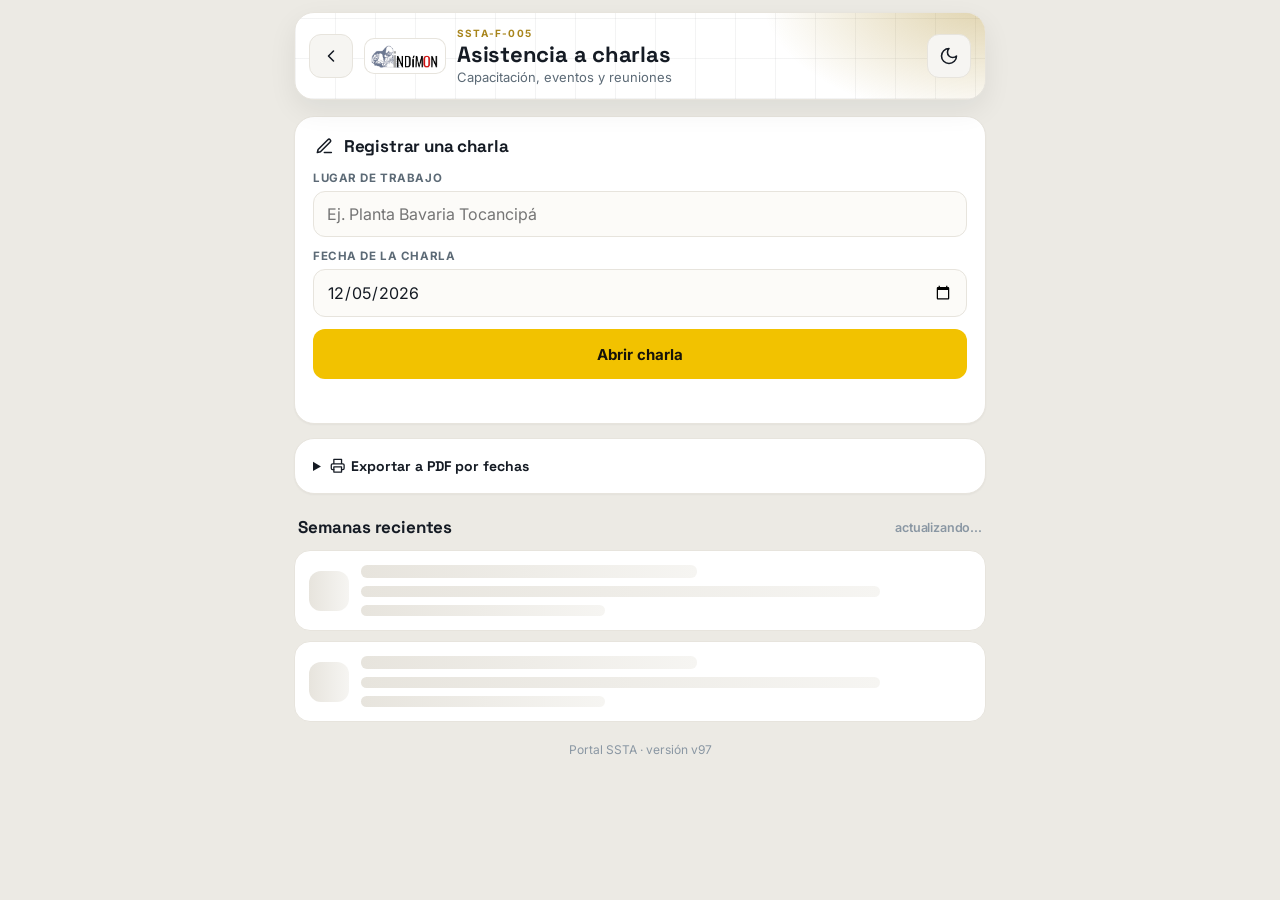
==== commit cb5b2284: "Add files via upload" ====
--- a/asistencia.html
+++ b/asistencia.html
@@ -152,7 +152,7 @@
   </details>
   <div class="sec-t">Semanas recientes <span id="semanasNota"></span></div>
   <div id="semanasList"><div class="status-msg">Cargando…</div></div>
-  <div class="version-portal">Portal SSTA · versión v96</div>
+  <div class="version-portal">Portal SSTA · versión v97</div>
 </div>
 
 <!-- ═══════ SEMANA ═══════ -->
--- a/common.css
+++ b/common.css
@@ -850,3 +850,12 @@
 .jornada-aviso button{border:none;background:var(--blanco);color:var(--verde-670);font-weight:800;border-radius:8px;padding:8px 12px;cursor:pointer;font-size:13px;}
 .jornada-aviso button.x{background:transparent;color:var(--blanco);padding:6px;}
 @media print{ .jornada-barra,.jornada-aviso{display:none !important;} }
+
+/* ===== Autoguardado: aviso discreto que se desvanece solo ===== */
+.autoguardado-estado{position:fixed;right:12px;bottom:84px;z-index:60;padding:4px 10px;border-radius:999px;
+  font-size:11px;font-weight:600;line-height:1.3;pointer-events:none;opacity:0;transform:translateY(4px);
+  transition:opacity .25s ease,transform .25s ease;
+  background:var(--ds-panel,#fff);color:var(--ds-texto-2,#4a5568);border:1px solid var(--ds-linea-fria,#cbd5e0);
+  box-shadow:0 1px 6px rgba(0,0,0,.12);}
+.autoguardado-estado.visible{opacity:1;transform:none;}
+@media print{.autoguardado-estado{display:none !important;}}
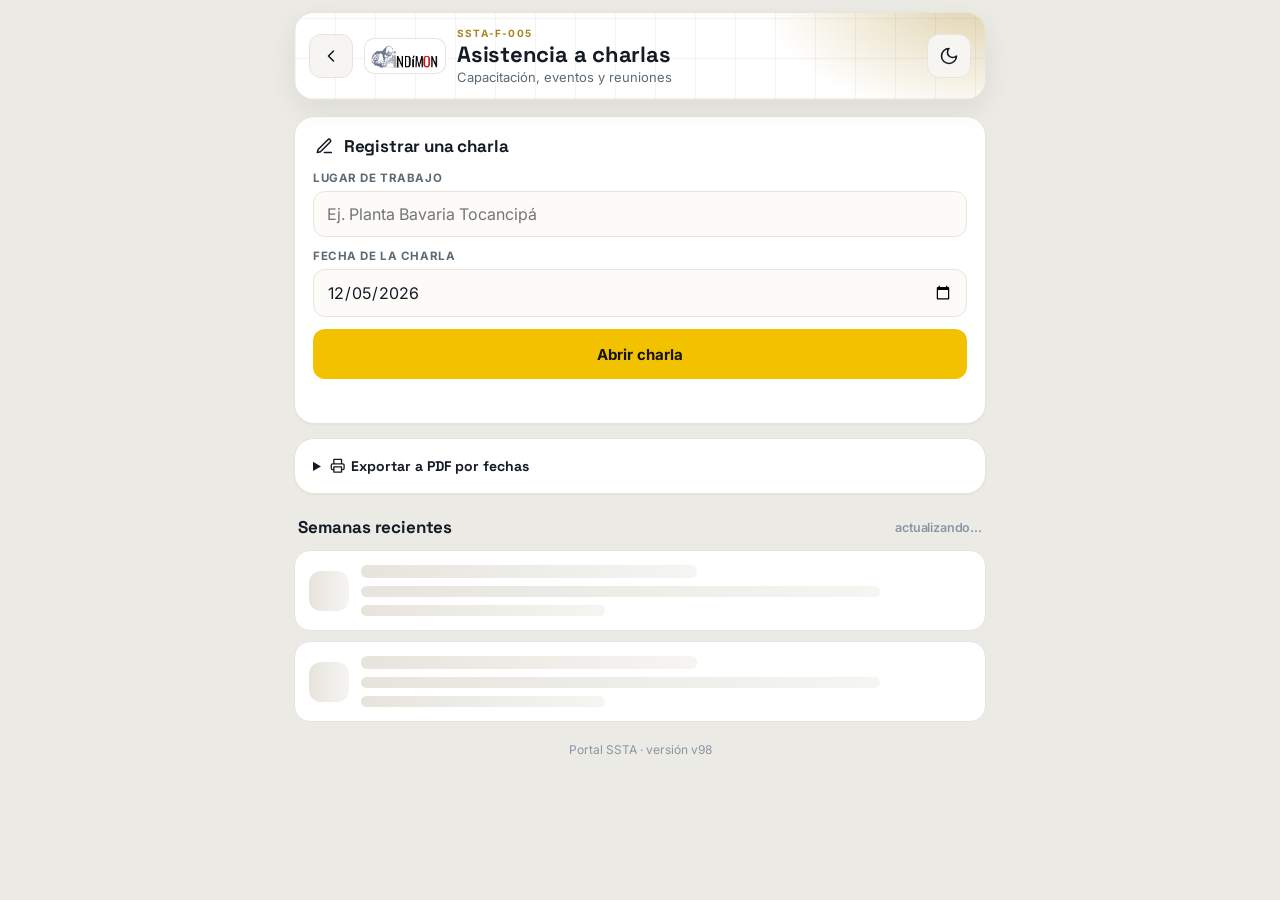
==== commit 38ba2881: "Add files via upload" ====
--- a/asistencia.html
+++ b/asistencia.html
@@ -152,7 +152,7 @@
   </details>
   <div class="sec-t">Semanas recientes <span id="semanasNota"></span></div>
   <div id="semanasList"><div class="status-msg">Cargando…</div></div>
-  <div class="version-portal">Portal SSTA · versión v97</div>
+  <div class="version-portal">Portal SSTA · versión v98</div>
 </div>
 
 <!-- ═══════ SEMANA ═══════ -->
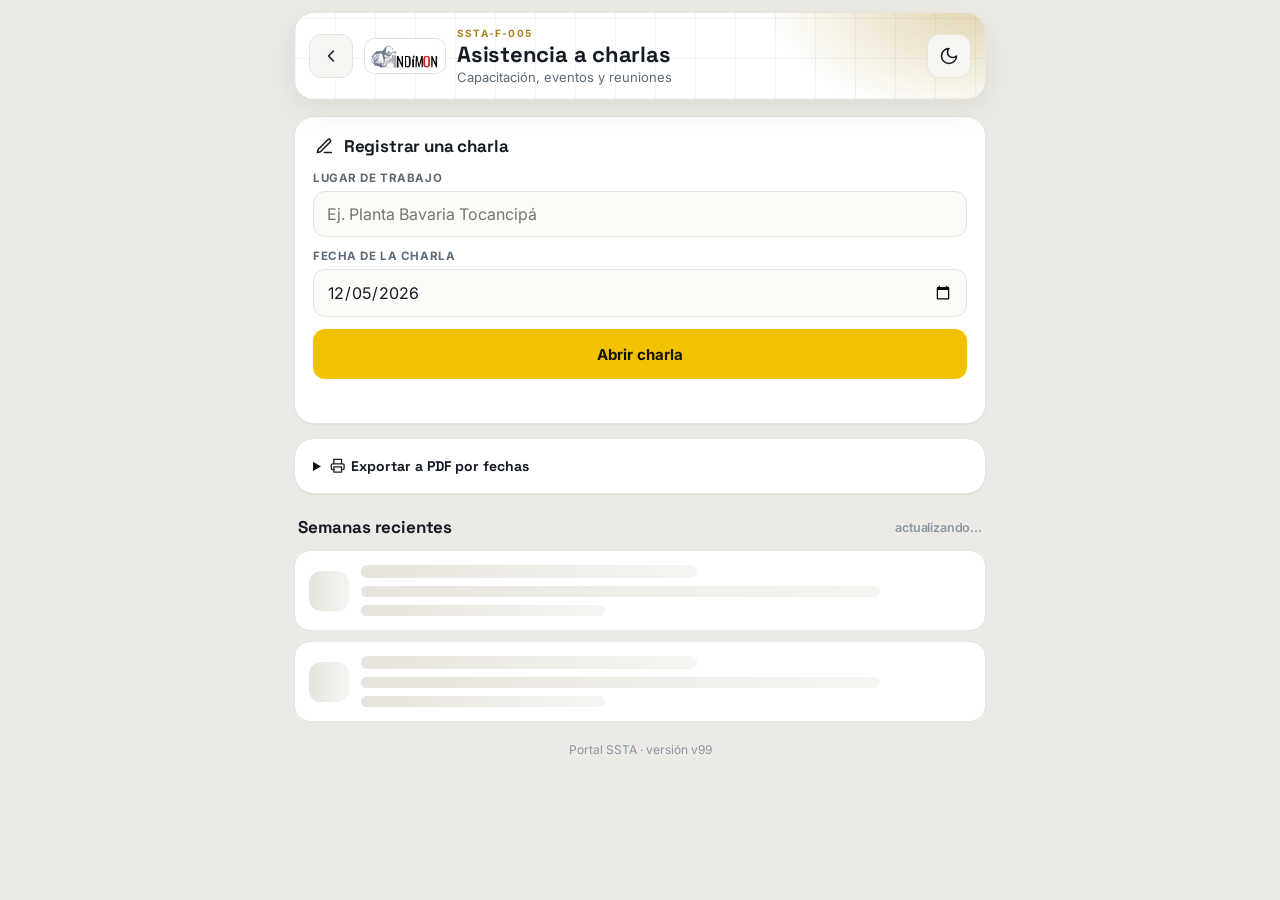
==== commit 025200ee: "Add files via upload" ====
--- a/asistencia.html
+++ b/asistencia.html
@@ -152,7 +152,7 @@
   </details>
   <div class="sec-t">Semanas recientes <span id="semanasNota"></span></div>
   <div id="semanasList"><div class="status-msg">Cargando…</div></div>
-  <div class="version-portal">Portal SSTA · versión v98</div>
+  <div class="version-portal">Portal SSTA · versión v99</div>
 </div>
 
 <!-- ═══════ SEMANA ═══════ -->
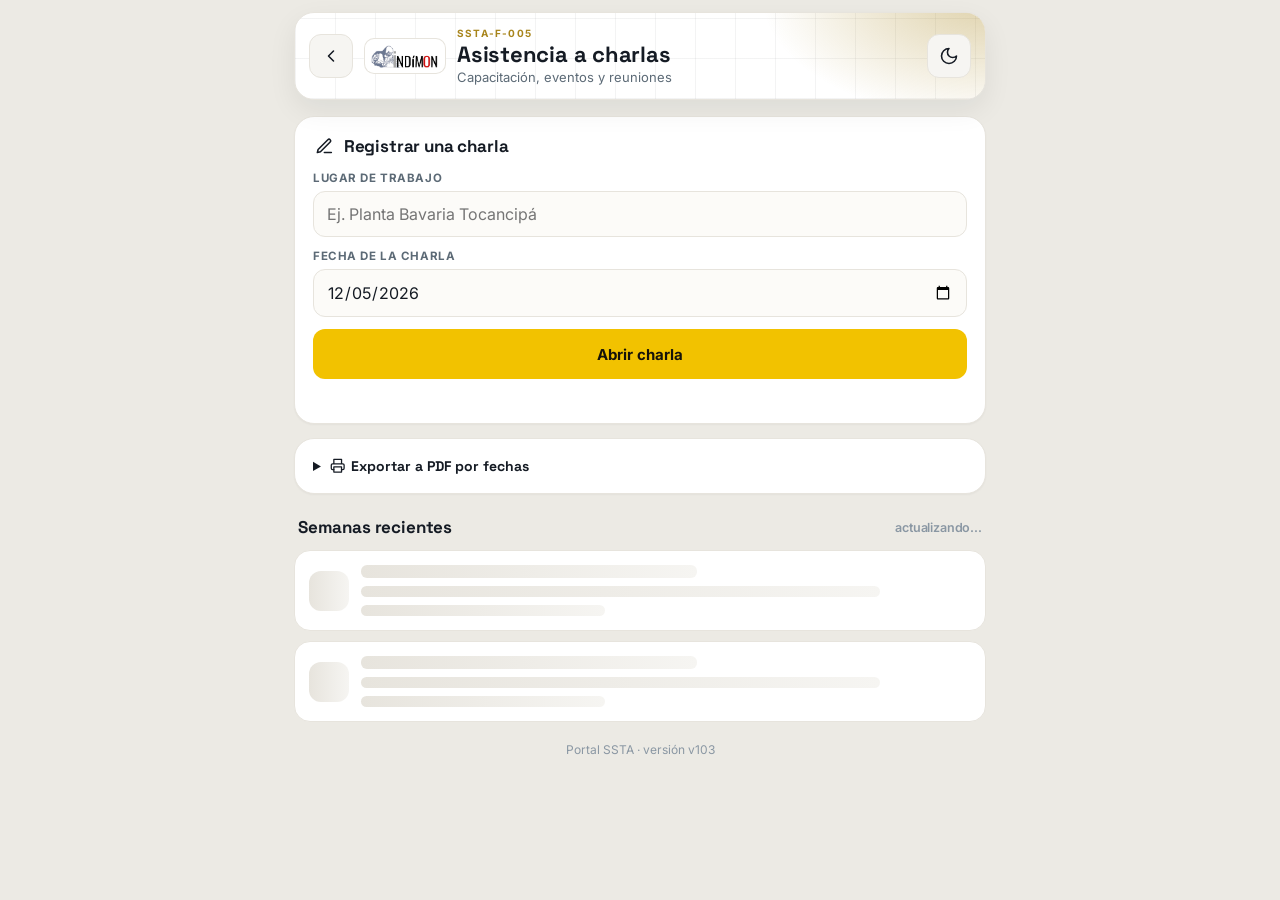
==== commit ba0e88f3: "Add files via upload" ====
--- a/asistencia.html
+++ b/asistencia.html
@@ -152,7 +152,7 @@
   </details>
   <div class="sec-t">Semanas recientes <span id="semanasNota"></span></div>
   <div id="semanasList"><div class="status-msg">Cargando…</div></div>
-  <div class="version-portal">Portal SSTA · versión v99</div>
+  <div class="version-portal">Portal SSTA · versión v103</div>
 </div>
 
 <!-- ═══════ SEMANA ═══════ -->
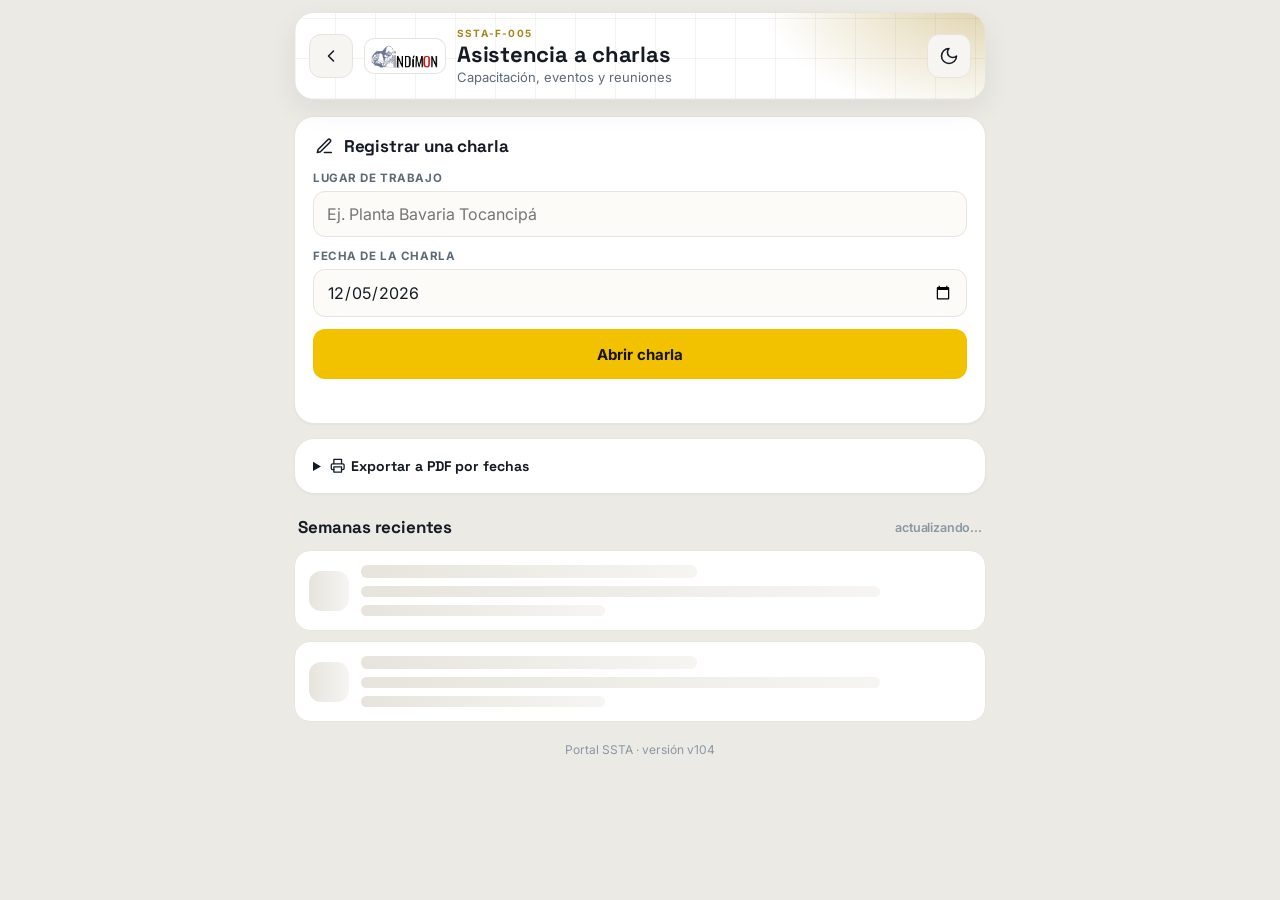
==== commit 0aec908f: "Add files via upload" ====
--- a/asistencia.html
+++ b/asistencia.html
@@ -152,7 +152,7 @@
   </details>
   <div class="sec-t">Semanas recientes <span id="semanasNota"></span></div>
   <div id="semanasList"><div class="status-msg">Cargando…</div></div>
-  <div class="version-portal">Portal SSTA · versión v103</div>
+  <div class="version-portal">Portal SSTA · versión v104</div>
 </div>
 
 <!-- ═══════ SEMANA ═══════ -->
